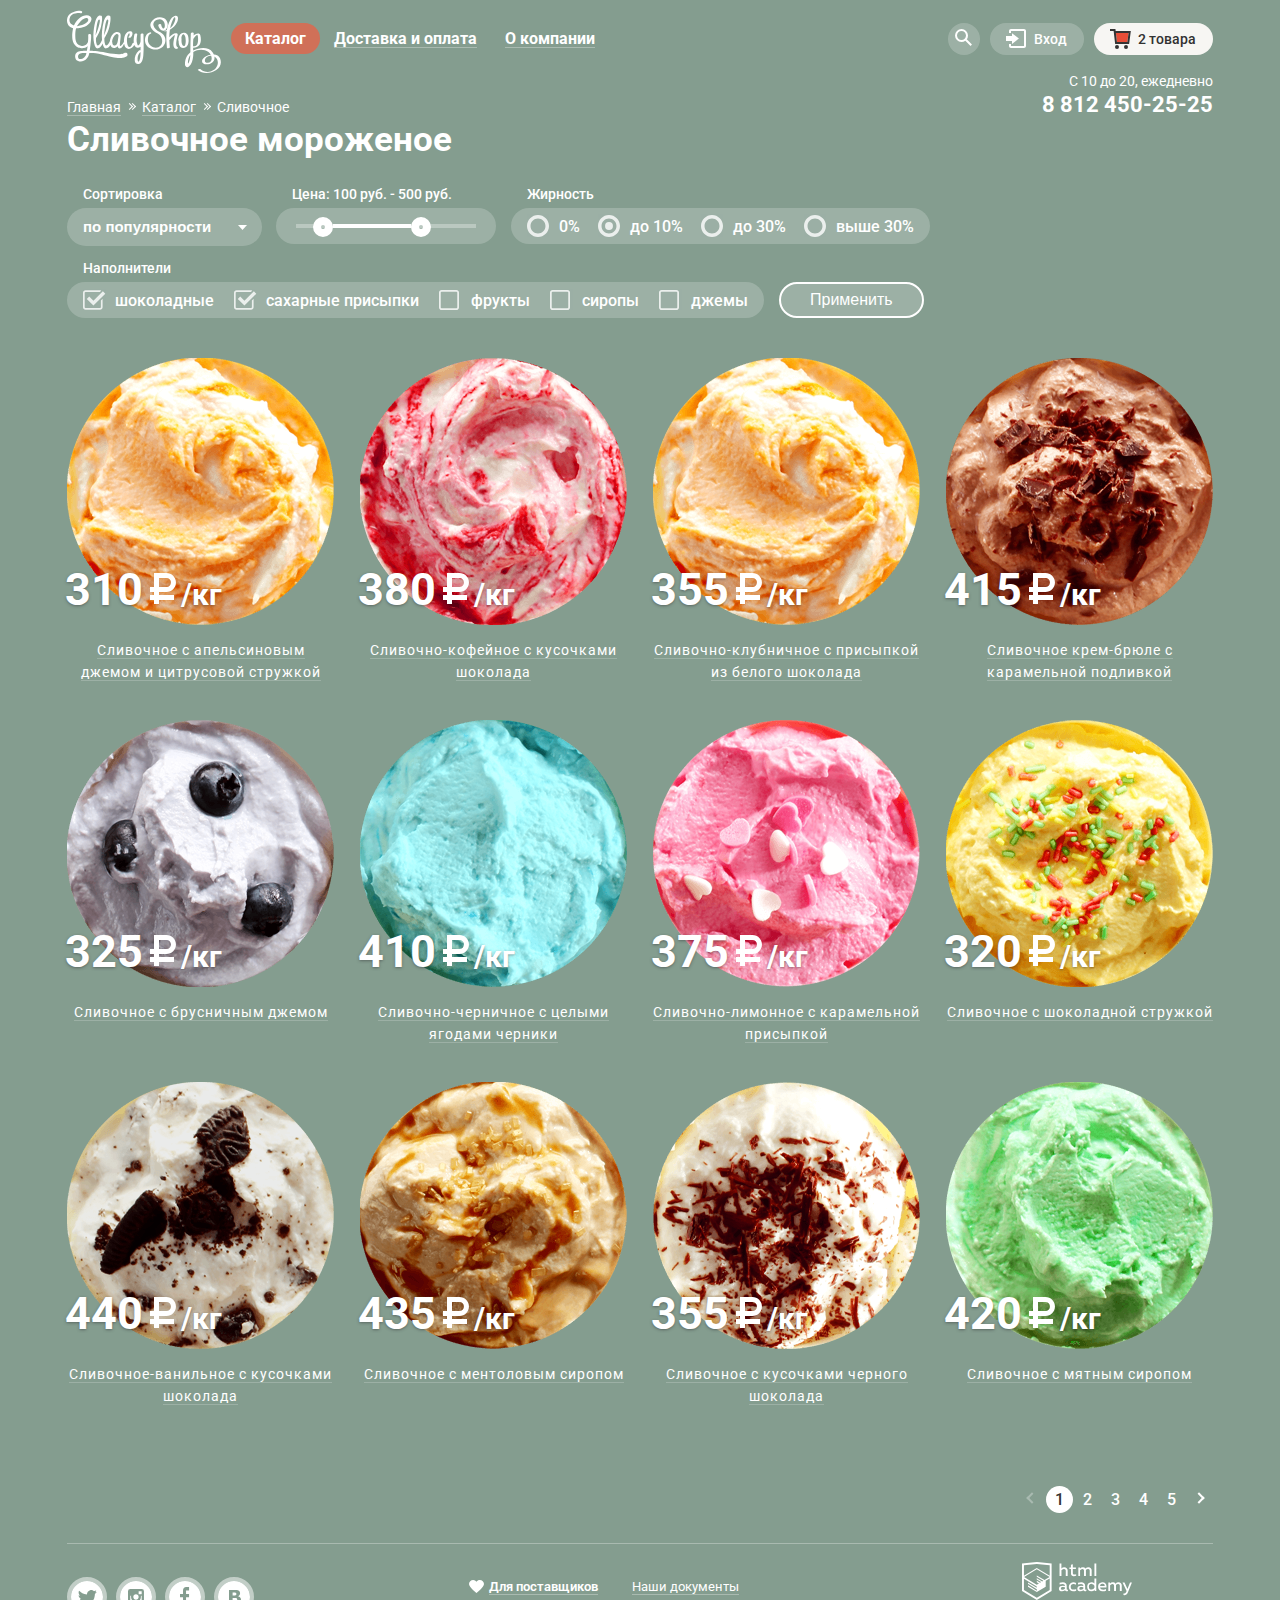
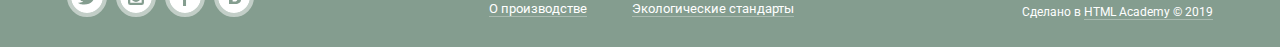
==== catalog.html @ f853ac2c "подготовлено к сдаче" ====
<!DOCTYPE html>
<html lang="ru">
  <head>
    <meta name="keywords" content="" />
    <meta name="description" content="" />
    <meta charset="utf-8">
    <title>Сливочное мороженое Глейси - заказ мороженного на сайте</title>
    <link href="https://fonts.googleapis.com/css?family=Roboto:400,500,700&display=swap&subset=cyrillic" rel="stylesheet">
    <link rel="stylesheet" href="css/style.min.css">
  </head>
  <body>
    <header>
      <div class="header-block">
          <nav class="header-navigation">
            <a class="logo" href="index.html">
                <img src="img/icons/logo.svg" alt="" />
            </a>
            <ul class="top-menu">
              <li class="current-menu menu-item"><a href="catalog.html" title="Каталог">Каталог</a>
                <ul class="drop-down">
                  <li class="drop-item"><a href="catalog/new.html" title="Новинки">Новинки</a></li>
                  <li class="drop-item"><a href="catalog/slivochnoe.html" title="Сливочное">Сливочное</a></li>
                  <li class="drop-item current-menu_drop "><a href="catalog/shcherbet.html" title="Щербет">Щербет</a></li>
                  <li class="drop-item"><a href="catalog/fruit-ice.html" title="Фруктовый лед">Фруктовый лед</a></li>
                  <li class="drop-item"><a href="catalog/melorin.html" title="Мелорин">Мелорин</a></li>
                </ul>
              </li>
              <li class="menu-item"><a href="delivery.html" title="Доставка и оплата">Доставка и оплата</a></li>
              <li class="menu-item"><a href="about.html" title="О компании">О компании</a></li>
            </ul>
          </nav>
          <ul class="top-user">
            <li class="top-search">
              <a href="#modal-search" title=""><span class="visually-hidden">Поиск по каталогу</span></a>
              <div class="modal modal-search">
                <form action="search.html" method="get" >
                  <p class="visually-hidden">Поиск по сайту</p>
                  <label>
                    <input type="search" name="search-results" />
                    <span>Что ищем?</span>
                  </label>
                </form>
              </div>
            </li>
            <li class="top-cabinet">
              <a href="#modal-entrance">Вход</a>
              <div class="modal modal-entrance">
                <p class="visually-hidden">Вход в личный кабинет</p>
                  <form class="" action="index.html" method="post">
                    <label >
                      <input type="email" id="entrance-email" name="email" />
                      <span>Электронная почта</span>
                    </label>
                    <label >
                      <input type="password" name="password" />
                      <span>Введите пароль</span>
                    </label>
                  <input type="submit" class="btn btn-small" value="Войти">
                  <div class="modal-entrance-links">
                    <a href="restore-password.html" title="Восстановить пароль">Забыли пароль?</a>
                    <a href="registration.html" title="Зарегистрироваться">Новая регистрация</a>
                 </div>
                </form>
              </div>
            </li>
            <li class="top-cart top-cart-full">
              <a href="/cart">2 товара</a>
              <div class="modal small-cart">
                <p class="visually-hidden">Малая корзина</p>
                <ul  class="small-cart_items">
                  <li class="small-cart_item">
                    <button type="button" value="delete" aria-label="Удалить из корзины"></button>
                    <img src="img/1.png" alt="Пломбир с апельсиновым джемом" width="32" height="32"/>
                    <a href="catalog/orange.html" title="Пломбир с апельсиновым джемом" class="small-cart__name">Пломбир с апельсиновым джемом</a>
                    <div class="small-cart__calculation">1,5 кг х <span class="small-cart__price">200 руб.</span></div>
                    <div class="small-cart__itemtotal">300 руб.</div>
                  </li>
                  <li class="small-cart_item">
                    <button type="button" value="delete" aria-label="Удалить из корзины"></button>
                    <img src="img/1-1.png" alt="Клубничный пломбир с присыпкой из белого шоколада" width="32" height="32"/>
                    <a href="catalog/strawberry.html" title="Клубничный пломбир с присыпкой из белого шоколада" class="small-cart__name">Клубничный пломбир с присыпкой из белого шоколада</a>
                    <div class="small-cart__calculation">1,5 кг х <span class="small-cart__price">300 руб.</span></div>
                    <div class="small-cart__itemtotal">400 руб.</div>
                  </li>
                </ul>
                <p class="small-cart__total">
                  Итого: 750 руб.
                </p>
                <a href="catalog/cart.html" class="btn btn-medium" >Оформить заказ</a>
              </div>
            </li>
          </ul>
          <div class="header-contacts">
            <p>С 10 до 20, ежедневно</p>
            <p class="top-phone">8 812 450-25-25</p>
         </div>
      </div>
    </header>
    <main>
      <div class="container">
        <ul class="breadcrumbs container">
          <li><a href="index.html" title="Главная">Главная</a></li>
          <li><a href="catalog.html" title="Каталог">Каталог</a></li>
          <li>Сливочное</li>
        </ul>
      </div>
      <section class="catalog container">
        <h1 class="main-title">Сливочное мороженое</h1>
        <div class="shop-filter">
          <form  action="#" method="get" class="shop-filter__form">
            <label><span class="shop-filter__name ">Сортировка</span>
              <span class="select">
                <select name="sorting">
                  <option value="popularity" selected>по популярности</option>
                  <option value="cheap">сначала недорогие</option>
                  <option value="pricy">сначала дорогие</option>
                  <option value="fatt-first">по жирности</option>
                </select>
              </span>
            </label>
            <label><span class="shop-filter__name ">Цена: 100 руб. - 500 руб.</span>
              <span class="shop-filter__block range">
                <span class="range-indicator">
                  <span class="range-indicator__inside"></span>
                </span>
              </span>
            </label>
            <fieldset class="shop-filter__fieldset">
              <legend class="shop-filter__name ">Жирность</legend>
              <div class="shop-filter__block">
                  <label>
                    <input type="radio" name="fett-range" value="0%" class="visually-hidden">
                    <span class="radio-btn"></span>0%
                  </label>
                  <label>
                    <input type="radio" name="fett-range" value="до 10%" checked class="visually-hidden"/>
                    <span class="radio-btn"></span>до 10%
                  </label>
                  <label>
                    <input type="radio" name="fett-range" value="до 30%" class="visually-hidden"/>
                    <span class="radio-btn"></span>до 30%
                  </label>
                  <label>
                    <input type="radio" name="fett-range" value="выше 30%" class="visually-hidden"/>
                    <span class="radio-btn"></span>выше 30%
                  </label>
              </div>
             </fieldset>
             <fieldset class="shop-filter__fieldset">
               <legend class="shop-filter__name ">Наполнители</legend>
               <div class="shop-filter__block checkboxes">
                 <label>
                   <input type="checkbox" name="chocolate" checked class="visually-hidden" />
                   <span class="check-btn"></span>шоколадные
                 </label>
                 <label>
                   <input type="checkbox" name="shugar-addons" checked class="visually-hidden"/>
                   <span class="check-btn"></span>сахарные присыпки
                 </label>
                 <label>
                   <input type="checkbox" name="fruits" class="visually-hidden"/>
                   <span class="check-btn"></span>фрукты
                 </label>
                 <label>
                   <input type="checkbox" name="sipop" class="visually-hidden"/>
                   <span class="check-btn"></span>сиропы
                 </label>
                 <label>
                   <input type="checkbox" name="jam" class="visually-hidden"/>
                   <span class="check-btn"></span>джемы
                 </label>
               </div>
             </fieldset>
             <input type="submit" value="Применить" />
          </form>
        </div>
          <ul class="catalog-list wrapper">
            <li>
              <div class="catalog-item">
              <a href="#" title="">
                  <img src="img/1.png" alt="ice-cream name" class="catalog-item__image" />
                  <p class="item-catalog__price">310<span>/кг</span></p>
              </a>
              <a href="#" title="" class="catalog-item__name"><span>Сливочное с апельсиновым джемом и цитрусовой стружкой</span></a>
              <a class="btn btn-medium item-hover" title="название">Быстрый просмотр</a>
            </div>
            </li>
            <li>
              <div class="catalog-item">
                <a href="#" title="">
                    <img src="img/1-1.png" class="catalog-item__image" alt="ice-cream name" />
                    <p class="item-catalog__price">380<span>/кг</span></p>
                </a>
                <a href="#" title="" class="catalog-item__name"><span>Сливочно-кофейное с кусочками шоколада</span></a>
                <a class="btn btn-medium item-hover" title="название">Быстрый просмотр</a>
              </div>
            </li>
            <li>
              <div class="catalog-item">
                <a href="#" title="">
                    <img src="img/1-2.png" alt="ice-cream name" class="catalog-item__image"  width="267" height="267"/>
                    <p class="item-catalog__price">355<span>/кг</span></p>
                </a>
                <a href="#" title="" class="catalog-item__name"><span>Сливочно-клубничное с присыпкой из белого шоколада</span></a>
                <a class="btn btn-medium item-hover" title="название">Быстрый просмотр</a>
              </div>
            </li>
            <li>
              <div class="catalog-item">
                <a href="#" title="">
                    <img src="img/2.png" alt="ice-cream name" class="catalog-item__image"  width="267" height="267"/>
                    <p class="item-catalog__price">415<span>/кг</span></p>
                </a>
                <a href="#" title="" class="catalog-item__name"><span>Сливочное крем-брюле с карамельной подливкой</span></a>
                <a class="btn btn-medium item-hover" title="название">Быстрый просмотр</a>
              </div>
            </li>
            <li>
              <div class="catalog-item">
                <a href="#" title="">
                    <img src="img/2-1.png" alt="ice-cream name" class="catalog-item__image"  width="267" height="267"/>
                    <p class="item-catalog__price">325<span>/кг</span></p>
                </a>
                <a href="#" title="" class="catalog-item__name"><span>Сливочное с брусничным джемом</span></a>
                <a class="btn btn-medium item-hover" title="название">Быстрый просмотр</a>
              </div>
            </li>
            <li>
              <div class="catalog-item">
                <a href="#" title="">
                    <img src="img/2-2.png" alt="ice-cream name" class="catalog-item__image"  width="267" height="267"/>
                    <p class="item-catalog__price">410<span>/кг</span></p>
                </a>
                <a href="#" title="" class="catalog-item__name"><span>Сливочно-черничное с целыми ягодами черники</span></a>
                <a class="btn btn-medium item-hover" title="название">Быстрый просмотр</a>
              </div>
            </li>
            <li >
              <div class="catalog-item">
                <a href="#" title="">
                    <img src="img/3.png" alt="ice-cream name" class="catalog-item__image"  width="267" height="267"/>
                    <p class="item-catalog__price">375<span>/кг</span></p>
                </a>
                <a href="#" title="" class="catalog-item__name"><span>Сливочно-лимонное с карамельной присыпкой</span></a>
                <a class="btn btn-medium item-hover" title="название">Быстрый просмотр</a>
              </div>
            </li>
            <li >
              <div class="catalog-item">
              <a href="#" title="">
                  <img src="img/3-1.png" alt="ice-cream name" class="catalog-item__image"  width="267" height="267"/>
                  <p class="item-catalog__price">320<span>/кг</span></p>
              </a>
              <a href="#" title="" class="catalog-item__name"><span>Сливочное с шоколадной стружкой</span></a>
                <a class="btn btn-medium item-hover" title="название">Быстрый просмотр</a>
             </div>
            </li>
            <li>
              <div class="catalog-item">
                <a href="#" title="">
                    <img src="img/3-2.png" alt="ice-cream name" class="catalog-item__image"  width="267" height="267"/>
                    <p class="item-catalog__price">440<span>/кг</span></p>
                </a>
                <a href="#" title="" class="catalog-item__name"><span>Сливочное-ванильное с кусочками шоколада</span></a>
                <a class="btn btn-medium item-hover" title="название">Быстрый просмотр</a>
              </div>
            </li>
            <li>
              <div class="catalog-item">
                <a href="#" title="">
                    <img src="img/4.png" alt="ice-cream name" class="catalog-item__image"  width="267" height="267"/>
                    <p class="item-catalog__price">435<span>/кг</span></p>
                </a>
                <a href="#" title="" class="catalog-item__name"><span>Сливочное с ментоловым сиропом</span></a>
                  <a class="btn btn-medium item-hover" title="название">Быстрый просмотр</a>
              </div>
            </li>
            <li>
              <div class="catalog-item">
                <a href="#" title="">
                    <img src="img/4-1.png" alt="ice-cream name" class="catalog-item__image"  width="267" height="267" />
                    <p class="item-catalog__price">355<span>/кг</span></p>
                </a>
                <a href="#" title="" class="catalog-item__name"><span>Сливочное с кусочками черного шоколада</span></a>
                <a class="btn btn-medium item-hover" title="название">Быстрый просмотр</a>
              </div>
            </li>
            <li >
              <div class="catalog-item">
                <a href="#" title="">
                    <img src="img/4-2.png" alt="ice-cream name" class="catalog-item__image"  width="267" height="267"/>
                    <p class="item-catalog__price">420<span>/кг</span></p>
                </a>
                <a href="#" title="" class="catalog-item__name"><span>Сливочное с мятным сиропом</span></a>
                <a class="btn btn-medium item-hover" title="название">Быстрый просмотр</a>
              </div>
            </li>
          </ul>
        <ul class="pagination">
            <li><a id="prev" class="pagination-previous pagination-link"><span class="visually-hidden">Предыдущая страница</span></a></li>
            <li class="current"><a class="pagination-link" >1</a></li>
            <li><a href="" class="pagination-link">2</a></li>
            <li><a href="" class="pagination-link">3</a></li>
            <li><a href="" class="pagination-link">4</a></li>
            <li><a href="" class="pagination-link">5</a></li>
            <li><a href="" id="next" class="pagination-next pagination-link"><span class="visually-hidden">Следующая страница</span></a></li>
        </ul>
      </section>
    </main>
    <footer class="main-fotter container">
      <ul class="social">
        <li><a href="" title="" class="twitter">
          <svg xmlns="http://www.w3.org/2000/svg" width="32" height="32" viewBox="0 0 32 32"><path fill="#fff" d="M16 0C7.164 0 0 7.164 0 16c0 8.837 7.164 16 16 16 8.837 0 16-7.163 16-16 0-8.836-7.163-16-16-16zm7.944 12.809c-.251 6.516-3.463 10.832-10.992 10.702h-.486c-.447 0-4.543-.443-5.344-1.823 2.479.19 4.247-.406 5.12-1.136-1.048-.289-2.923-.461-3.251-2.848.384.104.618.221 1.299.113-1.307-.824-2.758-1.519-2.679-3.643.311.317 1.164.518 1.46.457-.768-.233-2.149-3.244-.974-4.781 1.984 1.79 4.075 3.482 7.804 3.643.227-2.214 1.24-3.699 3.168-4.325 1.84-.479 3.255.26 3.901 1.138.737-.224 1.453-.466 2.193-.685-.004.833-.569 1.463-.935 1.709.747.165 1.423-.475 1.423-.475-.184.963-1.094 1.725-1.707 1.954z"/></svg>
          <span class="visually-hidden">Твиттер</span></a></li>
        <li><a href="" title="" class="inst"><svg xmlns="http://www.w3.org/2000/svg" width="32" height="32" viewBox="0 0 32 32"><g fill="#FFF"><path d="M20.916 16a4.938 4.938 0 1 1-9.877 0c0-.394.051-.773.138-1.14h-.897v6.838h11.396V14.86h-.897c.086.367.137.746.137 1.14z"/><path d="M15.978 18.659c1.466 0 2.659-1.193 2.659-2.659s-1.193-2.659-2.659-2.659c-1.466 0-2.659 1.193-2.659 2.659s1.192 2.659 2.659 2.659zM18.637 10.302h3.039v3.039h-3.039z"/><path d="M16 0C7.164 0 0 7.164 0 16c0 8.837 7.164 16 16 16 8.837 0 16-7.163 16-16 0-8.836-7.163-16-16-16zm7.955 21.698a2.285 2.285 0 0 1-2.279 2.279H10.279A2.285 2.285 0 0 1 8 21.698V10.302a2.286 2.286 0 0 1 2.279-2.279h11.396a2.286 2.286 0 0 1 2.279 2.279v11.396z"/></g></svg><span class="visually-hidden">Инстаграм</span> </a></li>
        <li><a href="" title="" class="fb"><svg xmlns="http://www.w3.org/2000/svg" width="32" height="32" viewBox="0 0 32 32"><path fill="#FFF" d="M16 0C7.164 0 0 7.163 0 16s7.164 16 16 16c8.837 0 16-7.164 16-16S24.837 0 16 0zm4.062 9.455h-3.021v3.444h3.021v3.445h-3.021v8.61H14.02v-8.61H11v-3.445h3.021V9.455c0-1.902 1.353-3.445 3.021-3.445h3.021v3.445z"/></svg><span class="visually-hidden">Фейсбук</span></a></li>
        <li><a href="" title="" class="vk"><svg xmlns="http://www.w3.org/2000/svg" width="32" height="32" viewBox="0 0 32 32"><g fill="#FFF"><path d="M16.637 14.495c.402-.019.719-.082.951-.188.326-.145.54-.33.641-.559.101-.229.15-.496.15-.797 0-.232-.058-.465-.174-.697-.116-.232-.322-.405-.617-.517-.264-.1-.592-.155-.984-.165a76.242 76.242 0 0 0-1.652-.014h-.339v2.965h.565c.571 0 1.057-.009 1.459-.028zM18.118 17.084c-.282-.081-.672-.125-1.166-.132a127.97 127.97 0 0 0-1.55-.009h-.79v3.493h.264c1.014 0 1.74-.003 2.18-.009a3.2 3.2 0 0 0 1.212-.245c.377-.157.633-.364.774-.625s.214-.562.214-.9c0-.446-.088-.788-.261-1.03-.17-.241-.464-.423-.877-.543z"/><path d="M16 0C7.164 0 0 7.164 0 16c0 8.837 7.164 16 16 16 8.837 0 16-7.163 16-16 0-8.836-7.163-16-16-16zm6.602 20.531a3.73 3.73 0 0 1-1.124 1.327c-.552.415-1.161.71-1.823.886s-1.501.264-2.519.264h-6.121V8.987h5.443c1.13 0 1.957.038 2.48.113a5.126 5.126 0 0 1 1.561.5c.533.27.929.632 1.189 1.087.26.455.392.975.392 1.558 0 .678-.179 1.278-.536 1.795-.358.518-.863.92-1.517 1.208v.075c.917.182 1.642.559 2.179 1.13.537.571.807 1.325.807 2.261 0 .678-.138 1.283-.411 1.817z"/></g></svg>
          <span class="visually-hidden">Вконтакте</span></a></li>
      </ul>
      <ul class="bottom-menu">
        <li>
          <ul class="bottom-submenu">
            <li class="bottom-menu__heart"><a href="#" title="">Для поставщиков</a></li>
            <li><a href="#" title="">О производстве</a></li>
          </ul>
        </li>
        <li>
          <ul class="bottom-submenu">
            <li><a href="#" title="">Наши документы</a></li>
            <li><a href="#" title="">Экологические стандарты</a></li>
          </ul>
        </li>
      </ul>
      <p class="main-created">
          <img src="img/icons/logo-htmlacademy.svg" alt="Лого академии" width="110" height="40"/>
          <span>Сделано в <a href="https://htmlacademy.ru/intensive/htmlcss" title="">HTML Academy &copy; 2019 </a></span>
      </p>
    </footer>
    <section class="modal modal-feedback">
      <h2>Мы обязательно Вам ответим</h2>
      <span class="close"></span>
      <form method="post" name="form_feedback" action="send-phone.php">
        <label >
          <input type="text" name="name" id="feedback_name" value="" placeholder="" />
          <span>Как Вас зовут?</span>
        </label>
        <label >
          <input type="email" id="feedback_email" name="email" placeholder="" />
          <span>Ваша почта для ответа</span>
        </label>
        <label>
          <textarea name="message" rows="8" cols="30" id="feedback_message" placeholder="">
          </textarea>
          <span>Напишите что-нибудь</span>
        </label>
        <button type="submit" name="send" class="btn btn-small">Отправить</button>
      </form>
    </section>
  </body>
</html>
---- css/style.min.css ----
body{margin:0;font-style:normal;font-size:16px;line-height:22px;font-family:'Roboto',Arial,sans-serif;color:#323232;background-color:#849d8f}.main-title,.h1{margin-top:0;margin-bottom:26px;font-size:35px;line-height:41px;font-weight:700;color:#fff;background-color:inherit}.container{margin-right:auto;margin-left:auto;padding-right:27px;padding-left:27px;width:1200px;-webkit-box-sizing:border-box;box-sizing:border-box}.wrapper{margin-right:-13px;margin-left:-13px;margin-top:0;margin-bottom:0;display:-webkit-box;display:-ms-flexbox;display:flex;-ms-flex-wrap:wrap;flex-wrap:wrap;-webkit-box-sizing:border-box;box-sizing:border-box}.btn{display:inline-block;vertical-align:top;padding-top:10px;padding-bottom:10px;padding-right:25px;padding-left:25px;-webkit-box-sizing:border-box;box-sizing:border-box;font-size:18px;line-height:24px;font-weight:700;color:#fff;text-decoration:none;background-color:#f06441;background-image:-webkit-linear-gradient(90deg,#f26843 0%,#e74a35 100%);background-image:-ms-linear-gradient(90deg,#f26843 0%,#e74a35 100%);-webkit-box-shadow:0 2px 2px 0 rgba(172,16,0,.64);box-shadow:0 2px 2px 0 rgba(172,16,0,.64);border:transparent;border-radius:33px}.btn:hover,.btn:focus{color:#fff;background-image:-webkit-linear-gradient(90deg,#f58669 0%,#ec6f5e 100%);background-image:-ms-linear-gradient(90deg,#f58669 0%,#ec6f5e 100%);-webkit-box-shadow:0 2px 2px rgba(172,16,0,1);box-shadow:0 2px 2px rgba(172,16,0,1)}.btn:active{color:#fff;background-image:-webkit-linear-gradient(90deg,#d84732 0%,#e1613e 100%);background-image:-ms-linear-gradient(90deg,#d84732 0%,#e1613e 100%);-webkit-box-shadow:0 2px 2px 0 rgba(172,16,0,1);box-shadow:0 2px 2px 0 rgba(172,16,0,1)}.btn-small{padding-right:23px;padding-left:23px;font-size:18px}.btn-medium{padding-right:16px;padding-left:16px}.btn-large{padding-right:41px;padding-left:41px;font-size:32px;line-height:43px}img{max-width:100%;height:auto}.visually-hidden{position:absolute;margin:-1px;width:1px;height:1px;white-space:nowrap;overflow:hidden;border:0;padding:0;clip:rect(0 0 0 0);-webkit-clip-path:inset(50%);clip-path:inset(50%)}.header-block{position:relative;margin-right:auto;margin-left:auto;padding-right:27px;padding-left:27px;padding-top:3px;display:-webkit-box;display:-ms-flexbox;display:flex;-ms-flex-wrap:wrap;flex-wrap:wrap;-webkit-box-align:center;-ms-flex-align:center;align-items:center;width:1200px;-webkit-box-sizing:border-box;box-sizing:border-box}.header-navigation{z-index:1;display:-webkit-box;display:-ms-flexbox;display:flex;-ms-flex-wrap:wrap;flex-wrap:wrap;-webkit-box-align:center;-ms-flex-align:center;align-items:center;-webkit-box-sizing:border-box;box-sizing:border-box}.logo{margin-right:10px;margin-top:7px}.top-menu{margin:0;padding:0;display:-webkit-box;display:-ms-flexbox;display:flex;-ms-flex-wrap:wrap;flex-wrap:wrap;-webkit-box-align:end;-ms-flex-align:end;align-items:flex-end;list-style:none}.menu-item{position:relative;height:38px}.menu-item>a{position:relative;display:-webkit-box;display:-ms-flexbox;display:flex;-webkit-box-orient:vertical;-webkit-box-direction:normal;-ms-flex-direction:column;flex-direction:column;padding-right:14px;padding-left:14px;padding-top:7px;padding-bottom:7px;font-size:inherit;line-height:17px;font-weight:700;color:#fff;text-decoration:none;background-color:transparent;border-radius:32px}.menu-item>a::after{content:"";display:block;height:1px;padding-right:14px;padding-left:14px;background-color:rgba(255,255,255,.3)}.menu-item:hover>a{color:#323232;background-color:#f7f6f3}.menu-item.current-menu>a{color:#fff;background-color:#d07058}.menu-item.current-menu>a::after,.menu-item:hover>a::after,.menu-item:active>a::after{display:none}.menu-item:hover .drop-down{display:block}.menu-item:active>a{background-color:rgba(248,247,244,.988);-webkit-box-shadow:inset 0 2px 1px 0 rgba(105,105,105);box-shadow:inset 0 2px 1px 0 rgba(105,105,105);color:#323232}.drop-down{position:absolute;top:37px;left:-6px;z-index:3;display:none;width:143px;margin:0;padding:0;-webkit-box-sizing:border-box;box-sizing:border-box;-webkit-box-shadow:0 20px 20px 0 rgba(0,0,0,.4);box-shadow:0 20px 20px 0 rgba(0,0,0,.4);list-style:none;border-radius:4px;overflow:hidden}.drop-item a{display:block;padding-top:9px;padding-bottom:5px;padding-left:20px;padding-right:20px;-webkit-box-sizing:border-box;box-sizing:border-box;font-size:14px;line-height:16px;color:#323232;background-color:#f7f6f3;text-decoration:none}.drop-item:first-child a{position:relative;padding-top:11px;padding-bottom:11px;font-weight:700}.drop-item:nth-child(2) a{padding-top:13px}.drop-item:last-child a{padding-bottom:13px}.drop-item:first-child a::after{content:"";position:absolute;bottom:0;left:6px;display:block;width:128px;height:1px;background-color:rgba(0,0,0,.2)}.drop-item a:hover,.drop-item a:focus{background-color:rgb(251,222,215)}.drop-item a:active{background-color:rgb(246,181,165)}.drop-item.current-menu_drop a{color:#fff;background-color:rgb(208,112,88)}.top-user{z-index:1;display:-webkit-box;display:-ms-flexbox;display:flex;-ms-flex-wrap:wrap;flex-wrap:wrap;-webkit-box-align:end;-ms-flex-align:end;align-items:flex-end;margin:0;margin-left:auto;padding:0;list-style:none}.top-search,.top-cabinet,.top-cart{position:relative;height:38px}.top-search>a,.top-cabinet>a,.top-cart>a{position:relative;font-size:14px;line-height:16px;display:block;margin-left:10px;padding-top:8px;padding-bottom:8px;padding-right:17px;-webkit-box-sizing:border-box;box-sizing:border-box;font-weight:500;text-decoration:none;border-radius:32px}.top-cart>a,.top-cabinet>a{padding-left:44px}.top-search>a,.top-cabinet>a,.top-cart-empty>a{color:#fff;background-color:rgba(255,255,255,.2)}.top-cart-full>a,.top-search:hover>a,.top-cabinet:hover>a,.top-search:focus>a,.top-cabinet:focus>a{color:#323232;background-color:rgba(248,247,244,.988)}.top-cabinet>a{background-image:url(../img/icons/entrance1.svg);background-repeat:no-repeat;background-position:16px 6px}.top-cart-empty>a{background-image:url(../img/icons/basket.svg);background-repeat:no-repeat;background-position:16px 6px}.top-cart-full>a{background-image:url(../img/icons/basket-red.svg);background-repeat:no-repeat;background-position:16px 6px}.top-search>a{width:32px;height:32px;background-image:url(../img/icons/loupe.svg);background-repeat:no-repeat;background-position:7px 6px;border-radius:50%}.top-search:hover>a{background-image:url(../img/icons/loupe1.svg)}.top-cabinet:hover>a{background-image:url(../img/icons/entrance.svg)}.top-cabinet:hover .modal-entrance,.top-search:hover .modal-search,.top-cart-full:hover .small-cart{display:block}.modal{z-index:999;position:absolute;background-color:#f8f7f4;-webkit-box-shadow:0 20px 20px 0 rgba(0,0,0,.4);box-shadow:0 20px 20px 0 rgba(0,0,0,.4);border-radius:6px}.modal-entrance{top:36px;right:0;display:none;width:278px;padding-top:20px;padding-right:20px;padding-left:19px;padding-bottom:20px;-webkit-box-sizing:border-box;box-sizing:border-box}.modal-entrance form{display:-webkit-box;display:-ms-flexbox;display:flex;-ms-flex-wrap:wrap;flex-wrap:wrap}.modal-entrance-links{max-width:50%;margin-left:auto;-webkit-box-sizing:border-box;box-sizing:border-box;font-size:13px;line-height:20px}.modal-entrance-links a{color:#323232;border-bottom:1px solid rgba(50,50,50,.3);text-decoration:none}.modal-entrance-links a:hover,.modal-entrance-links a:focus,.modal-entrance-links a:active{color:#e84d37;border-bottom:1px solid rgba(232,77,55,.3)}.modal-search{top:37px;right:0;display:none;width:341px;padding-top:20px;padding-right:16px;padding-left:16px;padding-bottom:20px;-webkit-box-sizing:border-box;box-sizing:border-box}.modal-entrance input[type="password"],.modal-entrance input[type="email"],.modal-search input[type="search"],.modal-feedback input[type="text"],.modal-feedback input[type="email"],.modal-feedback textarea{width:100%;padding-top:8px;padding-left:14px;padding-right:14px;padding-bottom:8px;-webkit-box-sizing:border-box;box-sizing:border-box;font-size:14px;line-height:24px;color:#323232;background-color:#fff;border:1px solid #d3d3d3;border-radius:5px}.modal-feedback textarea{padding-top:14px;padding-bottom:18px}.modal-entrance input[type="password"],.modal-entrance input[type="email"],.modal-search input[type="search"],.modal-feedback input[type="text"],.modal-feedback input[type="email"]{height:44px}.modal-feedback input[type="text"],.modal-feedback input[type="email"]{width:267px}.modal-entrance label,.modal-search label,.modal-feedback label{position:relative;width:100%;display:inline-block;vertical-align:top}.modal-entrance label,.modal-feedback label{margin-bottom:20px}.modal-entrance span,.modal-search span,.modal-feedback span{position:absolute;left:14px;display:block;font-size:14px;line-height:24px;color:#999;background-color:transparent}.modal-entrance span,.modal-feedback span{top:12px;letter-spacing:1px}.modal-search span{top:9px}.modal-entrance input[type="password"]:active,.modal-entrance input[type="email"]:active,.modal-search input[type="search"]:active,.modal-feedback input[type="text"]:active,.modal-feedback input[type="email"]:active,.modal-feedback textarea:active{color:#323232}.modal-entrance input[type="password"]:active~span,.modal-entrance input[type="email"]:active~span,.modal-search input[type="search"]:active~span,.modal-feedback input[type="text"]:active~span,.modal-feedback input[type="email"]:active~span,.modal-feedback textarea:active~span,.modal-entrance input[type="password"]:focus~span,.modal-entrance input[type="email"]:focus~span,.modal-search input[type="search"]:focus~span,.modal-feedback input[type="text"]:focus~span,.modal-feedback input[type="email"]:focus~span,.modal-feedback textarea:focus~span,.modal-entrance input[type="password"]:valid~span,.modal-entrance input[type="email"]:valid~span,.modal-search input[type="search"]:valid~span,.modal-feedback input[type="text"]:valid~span,.modal-feedback input[type="email"]:valid~span,.modal-feedback textarea:valid~span{display:none}.modal-entrance input[type="password"]:hover,.modal-entrance input[type="email"]:hover,.modal-search input[type="search"]:hover,.modal-feedback input[type="text"]:hover,.modal-feedback input[type="email"]:hover,.modal-feedback textarea:hover{border-width:2px;border-color:rgb(154,154,154)}.modal-feedback textarea:hover{margin-bottom:-2px}.modal-entrance input[type="password"]:focus-within,.modal-entrance input[type="email"]:focus-within,.modal-search input[type="search"]:focus-within,.modal-feedback input[type="text"]:focus-within,.modal-feedback input[type="email"]:focus-within,.modal-feedback textarea:focus-within{border-width:2px;border-color:rgb(46,136,228,.5);outline:none}.modal-feedback{position:absolute;top:338px;left:50%;z-index:6;display:none;width:479px;margin-left:-238px;padding-top:15px;padding-right:25px;padding-bottom:25px;padding-left:25px;-webkit-box-sizing:border-box;box-sizing:border-box;border-radius:10px}.modal-feedback form{display:-webkit-box;display:-ms-flexbox;display:flex;-webkit-box-orient:vertical;-webkit-box-direction:normal;-ms-flex-direction:column;flex-direction:column}.modal-feedback h2{margin-top:0;margin-bottom:20px;font-size:24px;line-height:28px;font-weight:500}.modal-feedback button{-ms-flex-item-align:end;align-self:flex-end}.modal-feedback .close{position:absolute;top:15px;left:444px;display:block;height:17px;width:17px;background-image:url(../img/icons/cross-big.svg)}.overlay{position:fixed;top:0;left:0;z-index:5;display:none;width:100%;height:100%;background-color:rgba(0,0,0,.3)}.small-cart{top:37px;right:0;display:none;width:540px;padding-top:20px;padding-right:13px;padding-left:16px;padding-bottom:20px;-webkit-box-sizing:border-box;box-sizing:border-box;font-size:13px;line-height:16px;text-align:right;background-color:#f8f7f4}.small-cart a{color:#323232;text-decoration:none}.small-cart a:hover,.small-cart a:focus,.small-cart a:active{color:#e84d37}.small-cart .btn{color:#fff}.small-cart_items{margin:0;padding:0;-webkit-box-sizing:border-box;box-sizing:border-box;border-bottom:1px solid #cacac7;text-align:left;list-style:none}.small-cart_items li{display:-webkit-box;display:-ms-flexbox;display:flex;-ms-flex-wrap:nowrap;flex-wrap:nowrap;-webkit-box-align:center;-ms-flex-align:center;align-items:center;-webkit-box-pack:justify;-ms-flex-pack:justify;justify-content:space-between;margin-bottom:16px}.small-cart_items img{width:32px;height:32px;margin-right:13px;margin-left:13px}.small-cart_items button{width:13px;height:13px;background-color:#f8f7f4;background-image:url(../img/icons/cross-small.svg);background-repeat:no-repeat;border:transparent}.small-cart_item:first-child .small-cart__name{padding-top:0}.small-cart__name{-webkit-box-flex:1;-ms-flex-positive:1;flex-grow:1;margin-right:14px;padding-top:13px}.small-cart__name:first-child{padding-top:0}.small-cart__calculation{margin-right:15px;margin-left:13px;white-space:nowrap}.small-cart__price{color:#999}.small-cart__itemtotal{margin-right:19px;margin-left:13px;white-space:nowrap}.small-cart__total{padding-bottom:0;font-size:15px;font-weight:700;line-height:18px;text-align:right}.header-contacts{position:absolute;top:73px;right:0;width:200px;padding-right:27px}.header-contacts p{width:100%;margin-top:0;margin-bottom:4px;font-size:14px;line-height:16px;text-align:right;color:#fff;background-color:inherit}.header-contacts .top-phone{font-size:22px;line-height:24px;font-weight:700}.main-slider{position:relative;width:1200px;padding-right:27px;padding-left:27px;margin-right:auto;margin-left:auto;-webkit-box-sizing:border-box;box-sizing:border-box}.slider-list{margin:0;padding:0;list-style:none}.slider-item{position:relative;z-index:0;display:none;padding-bottom:41px;text-align:center}.slider-name{z-index:1;max-width:680px;margin-bottom:31px;margin-top:0;margin-left:auto;margin-right:auto;padding-top:312px;font-size:60px;line-height:60px;font-weight:700;color:#fff}.slider-switcher{position:absolute;bottom:60px;left:27px;margin:0;padding:0;list-style:none}.slider-switcher label{display:inline-block}.slider-switcher label+label{margin-left:5px}.slider-switcher label{padding:0;width:17px;height:17px;text-indent:-9999px;border:2px solid #fff;border-radius:50%;background-color:transparent}.slider-switcher label:hover{background-color:rgba(255,255,255,.4)}.main-wrapper{min-width:940px;background-color:#849d8f;background-image:url(../img/morozhenki.png);background-repeat:no-repeat;background-position:top center;-webkit-transition:background-image 0.5s ease,background-color 0.5s ease;-o-transition:background-image 0.5s ease,background-color 0.5s ease;transition:background-image 0.5s ease,background-color 0.5s ease}#first-offer:checked~.main-wrapper{background-color:#849d8f;background-image:url(../img/morozhenki.png)}#second-offer:checked~.main-wrapper{background-color:#8996a6;background-image:url(../img/morozhenki2.png)}#third-offer:checked~.main-wrapper{background-color:#9d8b84;background-image:url(../img/morozhenki3.png)}#first-offer:checked~.main-wrapper #first-slide,#second-offer:checked~.main-wrapper #second-slide,#third-offer:checked~.main-wrapper #third-slide{display:block}#first-offer:checked~.main-wrapper .slider-switcher label[for="first-offer"],#second-offer:checked~.main-wrapper .slider-switcher label[for="second-offer"],#third-offer:checked~.main-wrapper .slider-switcher label[for="third-offer"]{background-color:#fff}.main-specials{margin-bottom:34px}.main-specials_list{padding:0;list-style:none}.main-specials_list li{z-index:1;display:-webkit-box;display:-ms-flexbox;display:flex;-webkit-box-orient:vertical;-webkit-box-direction:normal;-ms-flex-direction:column;flex-direction:column;-webkit-box-sizing:border-box;box-sizing:border-box;width:560px;margin-left:13px;margin-right:13px;padding-top:19px;padding-left:19px;padding-bottom:25px;padding-right:19px;background-repeat:no-repeat;background-position:0 0;background-size:cover;border-radius:10px}.main-specials_list li:nth-child(1){background-image:url(../img/strawberry-bg2.png)}.main-specials_list li:nth-child(2){background-image:url(../img/shocolate-bg.png)}.main-specials_list h3{margin-bottom:18px;margin-top:0;font-size:35px;line-height:35px;font-weight:700;color:#fff;background-color:transparent}.main-specials_list p{-webkit-box-flex:1;-ms-flex-positive:1;flex-grow:1;margin-top:0;margin-bottom:44px;font-size:18px;line-height:22px;font-weight:700;color:#fff}.main-specials_list .btn{-ms-flex-item-align:end;align-self:flex-end}.main-hotproducts_list{margin-bottom:0;margin-top:0;padding:0;list-style:none}.main-hotproducts_list li{margin-bottom:37px}.catalog-item.hot:before{content:"";position:absolute;top:6px;left:13px;z-index:1;display:block;width:33px;height:33px;padding:14px;background-color:#fff;background-image:url(../img/hit.png);background-repeat:no-repeat;background-position:50% 50%;border-radius:50%}.catalog-item{position:relative;display:-webkit-box;display:-ms-flexbox;display:flex;-webkit-box-orient:vertical;-webkit-box-direction:normal;-ms-flex-direction:column;flex-direction:column;-webkit-box-align:center;-ms-flex-align:center;align-items:center;width:293px;padding-right:13px;padding-left:13px;padding-top:6px;-webkit-box-sizing:border-box;box-sizing:border-box;text-align:center}.catalog-item:hover{z-index:3;margin-bottom:-83px;background-color:rgba(248,247,244,.2);-webkit-box-shadow:0 20px 20px 0 rgba(0,0,0,.4);box-shadow:0 20px 20px 0 rgba(0,0,0,.4);border-radius:4px}.catalog-item a{position:relative}.catalog-item__name{-webkit-box-flex:1;-ms-flex-positive:1;flex-grow:1;width:100%;padding-top:8px;padding-right:7px;padding-left:7px;font-size:14px;line-height:22px;letter-spacing:1px;color:#fff;text-decoration:none;background-color:transparent}.catalog-item__name span{color:#fff;border-bottom:1px solid rgba(255,255,255,.2)}.item-catalog__price{position:absolute;bottom:14px;left:-2px;margin:0;font-size:45px;line-height:45px;font-weight:700;color:#fff;text-shadow:0 1px 3px rgba(49,50,53,.5)}.item-catalog__price span{position:relative;padding-left:38px;font-size:30px}.item-catalog__price span::before{content:"";position:absolute;bottom:6px;left:5px;width:32px;height:35px;background-image:url(../img/icons/ruble.svg)}.item-hover{display:none;margin-top:8px;margin-bottom:20px}.catalog-item:hover .item-hover{display:block}.main-advantages{margin-bottom:40px}.advantages-inside{padding-top:25px;padding-right:20px;padding-left:20px;padding-bottom:15px;background-color:#ede1c4;background-image:url(../img/waffle.jpg);background-repeat:repeat-x;border-radius:14px}.advantages-list{padding:0;-webkit-box-sizing:border-box;box-sizing:border-box;list-style:none}.advantages-inside h2{margin-top:0;margin-bottom:8px;font-size:24px;line-height:30px;font-weight:500}.advantages-item{position:relative;width:540px;padding-top:14px;padding-left:57px;margin-right:13px;margin-left:13px;margin-bottom:8px;-webkit-box-sizing:border-box;box-sizing:border-box}.advantages-item:before{content:"";position:absolute;top:0;left:0;width:50px;height:50px;background-repeat:no-repeat;background-position:0 0}.advantages-item:nth-child(1)::before{background-image:url(../img/icons/ice-cream.svg)}.advantages-item:nth-child(3)::before{background-image:url(../img/icons/leaf.svg)}.advantages-item:nth-child(2)::before{background-image:url(../img/icons/cow.svg)}.advantages-item:nth-child(4)::before{background-image:url(../img/icons/thermometer.svg)}.main-news,.main-subscription{position:relative;width:560px;margin-right:13px;margin-left:13px;margin-bottom:39px;-webkit-box-sizing:border-box;box-sizing:border-box;background-repeat:no-repeat;background-size:cover;border-radius:14px}.main-news{padding-top:24px;padding-right:20px;padding-bottom:24px;padding-left:19px;background-color:#fff;background-image:url(../img/bg-strawberry.png)}.main-news h2{margin-top:0;margin-bottom:0;font-size:16px;line-height:22px;font-weight:500}.main-news a{display:block;margin-top:3px;padding-right:240px;font-size:24px;line-height:30px;font-weight:700;color:#323232;text-decoration:underline}.main-news a:hover,.main-news a:focus,.main-news a:active{color:#e84d37}.main-subscription{padding-top:35px;padding-right:27px;padding-bottom:40px;padding-left:27px;background-color:#f8f7f4;background-image:url(../img/post.png)}.main-subscription h2{margin-top:0;margin-bottom:35px;font-size:16px;line-height:22px;font-weight:400;color:#5a5a5a;background-color:#f8f7f4}.subscription-form input[type="email"]{height:44px;width:100%;padding-top:8px;padding-left:14px;padding-right:14px;padding-bottom:8px;-webkit-box-sizing:border-box;box-sizing:border-box;font-size:14px;line-height:24px;color:#323232;background-color:#fff;border:1px solid #d3d3d3;border-radius:5px}.subscription-form{position:relative;display:inline-block;width:368px;margin-right:5px;vertical-align:top;-webkit-box-sizing:border-box;box-sizing:border-box}.subscription-form span{position:absolute;top:10px;left:13px;display:block;font-size:13px;line-height:24px;letter-spacing:1px;color:#999;background-color:inherit}.map{position:relative;z-index:0;width:100%;background-color:inherit;background-image:url(../img/map-image.png);background-repeat:no-repeat;background-size:cover}.map .container{display:-webkit-box;display:-ms-flexbox;display:flex}.main-adress{display:-webkit-box;display:-ms-flexbox;display:flex;-webkit-box-orient:vertical;-webkit-box-direction:normal;-ms-flex-direction:column;flex-direction:column;width:302px;margin-top:63px;margin-bottom:63px;margin-left:auto;padding-top:30px;padding-right:25px;padding-bottom:30px;padding-left:25px;-webkit-box-sizing:border-box;box-sizing:border-box;background-color:#fff;border-radius:10px}.main-adress p{margin-top:0;margin-bottom:0;font-size:14px;line-height:20px;font-weight:400}.main-adress .adress-bold{font-size:18px;line-height:24px;font-weight:700}.adress-bold.adress{margin-bottom:18px;margin-top:0}.adress-bold.phone{margin-bottom:3px;margin-top:4px}.main-adress p+.btn{margin-top:23px}.main-fotter{display:-webkit-box;display:-ms-flexbox;display:flex;-webkit-box-pack:justify;-ms-flex-pack:justify;justify-content:space-between;-webkit-box-align:center;-ms-flex-align:center;align-items:center;-ms-flex-wrap:wrap;flex-wrap:wrap;padding-bottom:25px}.main-fotter::before{content:"";display:block;-ms-flex-item-align:stretch;-ms-grid-row-align:stretch;align-self:stretch;width:100%;height:1px;margin-bottom:28px;background-color:rgba(255,255,255,.3)}.social{display:-webkit-box;display:-ms-flexbox;display:flex;margin:0;padding:0;list-style:none}.social li{-webkit-box-sizing:border-box;box-sizing:border-box}.social li+li{margin-left:9px}.social a{display:block;width:40px;height:40px;-webkit-box-sizing:border-box;box-sizing:border-box;background-color:transparent;border:4px solid rgba(255,255,255,.5);border-radius:50%;text-decoration:none}.social a:hover,.social a:focus{border:4px solid rgba(255,255,255,.75)}.social a:active{border:4px solid #fff}.bottom-menu{display:-webkit-box;display:-ms-flexbox;display:flex;-ms-flex-wrap:wrap;flex-wrap:wrap}.bottom-menu,.bottom-submenu{margin:0;padding:0;list-style:none}.bottom-submenu{padding-right:14px}.bottom-menu li{position:relative}.bottom-submenu:first-child li{padding-left:20px}.bottom-menu__heart a{font-weight:600}.bottom-menu__heart a::before{content:"";position:absolute;bottom:4px;left:0;width:15px;height:13px;background-image:url(../img/icons/heart.svg)}.bottom-menu a{font-size:13px;line-height:18px}.bottom-menu a,.main-created a{color:#fff;background-color:inherit;text-decoration:none;border-bottom:1px solid rgba(255,255,255,.3)}.bottom-menu a:hover,.bottom-menu a:focus,.bottom-menu a:active,.main-created a:hover,.main-created a:focus,.main-created a:active{color:#ffbc9e;border-bottom:1px solid rgba(255,188,158,.3)}.main-created span,.main-created a{font-size:12px;line-height:18px;color:#fff;background-color:inherit}.main-created{margin:0;margin-top:-10px}.main-created img{display:block}.breadcrumbs{display:-webkit-box;display:-ms-flexbox;display:flex;-ms-flex-wrap:wrap;flex-wrap:wrap;margin-right:277px;margin-top:19px;margin-bottom:4px;padding:0;list-style:none}.breadcrumbs li{position:relative}.breadcrumbs li+li{padding-left:21px}.breadcrumbs li+li::before,.breadcrumbs li+li::after{content:"";position:absolute;top:5px;width:4px;height:4px;background-color:inherit;border-top:1px solid #fff;border-right:1px solid #fff;-webkit-transform:rotate(45deg);-ms-transform:rotate(45deg);transform:rotate(45deg)}.breadcrumbs li+li::before{left:6px}.breadcrumbs li+li::after{left:9px}.breadcrumbs a,.breadcrumbs li{font-size:14px;line-height:16px;color:#fff;background-color:inherit}.breadcrumbs a{text-decoration:none;border-bottom:1px solid rgba(255,255,255,.3)}.breadcrumbs a:hover,.breadcrumbs a:focus,.breadcrumbs a:active{color:#ffbc9e;border-bottom:1px solid rgba(255,188,158,.3)}.catalog-list{margin-bottom:48px;margin-top:0;padding:0;list-style:none}.catalog-list li{margin-bottom:31px}.pagination{display:-webkit-box;display:-ms-flexbox;display:flex;-webkit-box-pack:end;-ms-flex-pack:end;justify-content:flex-end;margin-bottom:30px;margin-top:0;padding:0;list-style:none}.pagination li{width:27px;height:27px;margin-left:1px;text-align:center;background-color:transparent;border-radius:50%}.pagination-link{position:relative;display:block;padding:5px 6px;font-size:16px;line-height:18px;font-weight:500;color:#fff;text-decoration:none;background-color:transparent;border-radius:50%;cursor:pointer}.pagination li:hover,.pagination li:focus{background-color:#fff;background-color:rgba(255,255,255,.3)}.pagination li:active,.pagination .current{color:#323232;background-color:#fff}.current .pagination-link,.pagination-link:active{color:#323232}.pagination .pagination-previous::before,.pagination .pagination-next::before{content:"";position:absolute;top:8px;width:6px;height:6px;-webkit-transform:rotate(45deg);-ms-transform:rotate(45deg);transform:rotate(45deg)}.pagination .pagination-previous:not([href])::before,.pagination .pagination-next:not([href])::before{opacity:.3}.pagination .pagination-previous::before{left:10px;border-left:2px solid #fff;border-bottom:2px solid #fff;border-right:transparent;border-top:transparent}.pagination .pagination-next::before{right:10px;border-right:2px solid #fff;border-top:2px solid #fff;border-left:transparent;border-bottom:transparent}.shop-filter{margin-bottom:34px}.shop-filter__form{display:-webkit-box;display:-ms-flexbox;display:flex;-ms-flex-wrap:wrap;flex-wrap:wrap;-webkit-box-pack:start;-ms-flex-pack:start;justify-content:flex-start}.shop-filter__name{display:block;margin-bottom:6px;padding-left:16px;font-size:14px;line-height:16px;font-weight:500;color:#fff;background-color:inherit}.shop-filter__fieldset{border:0;margin:0;padding:0}.shop-filter__block{margin-right:15px;margin-bottom:0;padding-top:7px;padding-right:16px;padding-bottom:7px;padding-left:16px;background-color:rgba(255,255,255,.2);border-radius:32px;overflow:hidden}.select{position:relative;display:block;margin-right:14px;margin-bottom:14px}.select select{position:relative;padding-top:10px;padding-right:36px;padding-bottom:10px;padding-left:16px;-webkit-appearance:none;-moz-appearance:none;font-size:15px;line-height:18px;font-weight:600;color:#fff;background-color:rgba(255,255,255,.2);border:0;border-radius:33px}.select:after{content:"";position:absolute;top:17px;right:15px;width:9px;height:5px;background-image:url(../img/icons/select-arrow.svg)}.select:hover select,.select:focus select{color:#323232;background-color:#fff;outline:0}.select:hover::after,.select:focus::after{background-image:url(../img/icons/select-arrow1.svg)}.select option{padding-top:3px;padding-bottom:3px;font-size:14px;line-height:16px;font-weight:400;color:#323232}.select option:hover{background-color:#1e90ff}.shop-filter__block label{position:relative;margin-right:14px;padding-left:32px;vertical-align:middle;font-size:16px;line-height:18px;font-weight:500;color:#fff;background-color:transparent;cursor:pointer}.shop-filter__block.checkboxes label{margin-right:16px}.shop-filter__block label:last-child{margin-right:0}.radio-btn{content:"";position:absolute;top:-2px;left:0;display:block;width:22px;height:22px;background-image:url(../img/icons/radio-off.svg);background-repeat:no-repeat;opacity:.8}.shop-filter__block input[type="radio"]:checked~.radio-btn{background-image:url(../img/icons/radio-on.svg)}.check-btn{content:"";position:absolute;top:-1px;left:0;display:block;width:23px;height:20px;background-image:url(../img/icons/checkbox-off.svg);background-repeat:no-repeat;opacity:.8}.shop-filter__block input[type="checkbox"]:checked~.check-btn{background-image:url(../img/icons/checkbox-on.svg)}.check-btn:focus,.radio-btn:focus,.check-btn:hover,.radio-btn:hover{opacity:1}.shop-filter__block input[type="checkbox"]:checked:disabled~.check-btn,.shop-filter__block input[type="checkbox"]:disabled~.check-btn,.shop-filter__block input[type="radio"]:checked:disabled~.radio-btn,.shop-filter__block input[type="radio"]:disabled~.radio-btn{opacity:.4}.shop-filter__form input[type="submit"]{-ms-flex-item-align:end;align-self:flex-end;padding-top:7px;padding-right:29px;padding-bottom:7px;padding-left:29px;font-size:16px;line-height:18px;font-weight:500;color:#fff;background-color:rgba(255,255,255,.2);border:2px solid #fff;border-radius:22px}.shop-filter__form input[type="submit"]:hover,.shop-filter__form input[type="submit"]:focus{color:#000;background-color:#fff;outline:0}.shop-filter__form input[type="submit"]:active{padding-top:10px;padding-right:31px;padding-bottom:10px;padding-left:29px;color:#000;background-color:#fff;border:0;-webkit-box-shadow:inset 0 2px 1px #696969;box-shadow:inset 0 2px 1px #696969}.shop-filter__block.range{display:block;padding-top:16px;padding-right:20px;padding-bottom:16px;padding-left:20px}.range-indicator{position:relative;display:block;width:180px;height:4px;background-color:rgba(255,255,255,.3)}.range-indicator__inside{position:absolute;top:0;left:37px;display:block;width:78px;height:4px;background-color:#fff}.range-indicator__inside::before,.range-indicator__inside::after{content:"";position:absolute;top:-7px;width:4px;height:4px;border-radius:50%;border:8px solid #fff;cursor:pointer}.range-indicator__inside::before{left:-20px}.range-indicator__inside::after{left:78px}.content a{color:#323232;border-bottom:1px solid rgba(50,50,50,.3);text-decoration:none}.content a:hover,.content a:focus,.content a:active{color:#ffbc9e;border-bottom:1px solid rgba(255,188,158,.3)}.modal-show{display:block;-webkit-animation-name:floatUnder;animation-name:floatUnder;-webkit-animation-duration:1s;animation-duration:1s}@-webkit-keyframes floatUnder{0%{-webkit-transform:translate(150px,80px) scale(.6);transform:translate(150px,80px) scale(.6);z-index:-1}50%{-webkit-transform:translate(-50px,-50px) scale(.9);transform:translate(-50px,-50px) scale(.9);z-index:3}100%{-webkit-transform:translate(0,0) scale(1);transform:translate(0,0) scale(1);z-index:4}}@keyframes floatUnder{0%{-webkit-transform:translate(150px,80px) scale(.6);transform:translate(150px,80px) scale(.6);z-index:-1}50%{-webkit-transform:translate(-50px,-50px) scale(.9);transform:translate(-50px,-50px) scale(.9);z-index:3}100%{-webkit-transform:translate(0,0) scale(1);transform:translate(0,0) scale(1);z-index:4}}.modal-feedback.modal-show~.overlay{display:block;-webkit-animation-name:overlayOpacity;animation-name:overlayOpacity;-webkit-animation-duration:1s;animation-duration:1s}.modal-error{-webkit-animation-name:modalError;animation-name:modalError;-webkit-animation-duration:1s;animation-duration:1s}@-webkit-keyframes modalError{0%{-webkit-transform:translateX(-10px);-ms-transform:translateX(-10px);transform:translateX(-10px)}25%{-webkit-transform:translateX(10px);-ms-transform:translateX(10px);transform:translateX(10px)}75%{-webkit-transform:translateX(-10px);-ms-transform:translateX(-10px);transform:translateX(-10px)}100%{-webkit-transform:translateX(10px);-ms-transform:translateX(10px);transform:translateX(10px)}}@keyframes modalError{0%{-webkit-transform:translateX(-10px);-ms-transform:translateX(-10px);transform:translateX(-10px)}25%{-webkit-transform:translateX(10px);-ms-transform:translateX(10px);transform:translateX(10px)}75%{-webkit-transform:translateX(-10px);-ms-transform:translateX(-10px);transform:translateX(-10px)}100%{-webkit-transform:translateX(10px);-ms-transform:translateX(10px);transform:translateX(10px)}}@-webkit-keyframes overlayOpacity{0%{opacity:.15}50%{opacity:.25}100%{opacity:.3}}@keyframes overlayOpacity{0%{opacity:.15}50%{opacity:.25}100%{opacity:.3}}.map-iframe{position:absolute;;top:0;left:0;z-index:-1}
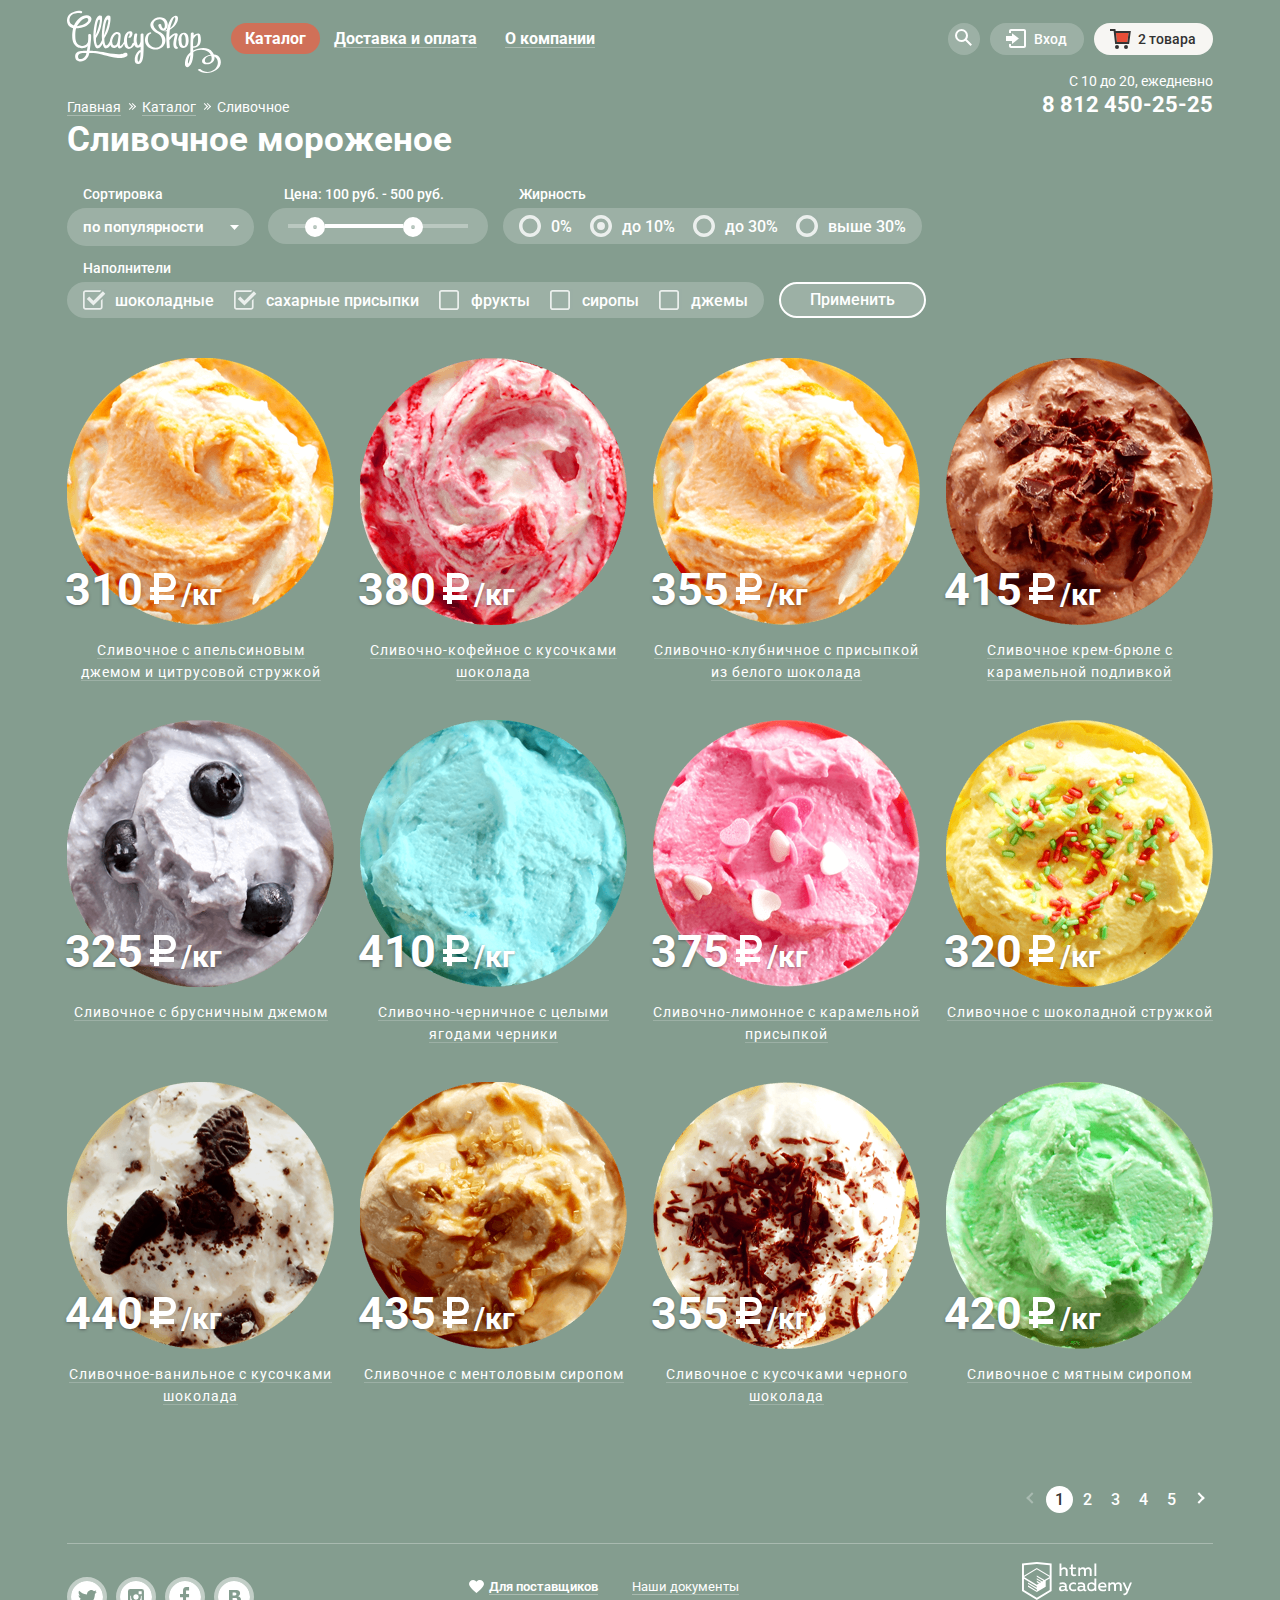
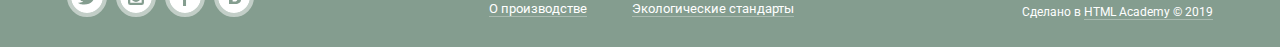
==== commit 2cf97db0: "исправлены ошибки" ====
--- a/catalog.html
+++ b/catalog.html
@@ -6,6 +6,7 @@
     <meta charset="utf-8">
     <title>Сливочное мороженое Глейси - заказ мороженного на сайте</title>
     <link href="https://fonts.googleapis.com/css?family=Roboto:400,500,700&display=swap&subset=cyrillic" rel="stylesheet">
+    <link rel="stylesheet" href="css/normalize.min.css">
     <link rel="stylesheet" href="css/style.min.css">
   </head>
   <body>
--- a/css/style.min.css
+++ b/css/style.min.css
@@ -1 +1 @@
-body{margin:0;font-style:normal;font-size:16px;line-height:22px;font-family:'Roboto',Arial,sans-serif;color:#323232;background-color:#849d8f}.main-title,.h1{margin-top:0;margin-bottom:26px;font-size:35px;line-height:41px;font-weight:700;color:#fff;background-color:inherit}.container{margin-right:auto;margin-left:auto;padding-right:27px;padding-left:27px;width:1200px;-webkit-box-sizing:border-box;box-sizing:border-box}.wrapper{margin-right:-13px;margin-left:-13px;margin-top:0;margin-bottom:0;display:-webkit-box;display:-ms-flexbox;display:flex;-ms-flex-wrap:wrap;flex-wrap:wrap;-webkit-box-sizing:border-box;box-sizing:border-box}.btn{display:inline-block;vertical-align:top;padding-top:10px;padding-bottom:10px;padding-right:25px;padding-left:25px;-webkit-box-sizing:border-box;box-sizing:border-box;font-size:18px;line-height:24px;font-weight:700;color:#fff;text-decoration:none;background-color:#f06441;background-image:-webkit-linear-gradient(90deg,#f26843 0%,#e74a35 100%);background-image:-ms-linear-gradient(90deg,#f26843 0%,#e74a35 100%);-webkit-box-shadow:0 2px 2px 0 rgba(172,16,0,.64);box-shadow:0 2px 2px 0 rgba(172,16,0,.64);border:transparent;border-radius:33px}.btn:hover,.btn:focus{color:#fff;background-image:-webkit-linear-gradient(90deg,#f58669 0%,#ec6f5e 100%);background-image:-ms-linear-gradient(90deg,#f58669 0%,#ec6f5e 100%);-webkit-box-shadow:0 2px 2px rgba(172,16,0,1);box-shadow:0 2px 2px rgba(172,16,0,1)}.btn:active{color:#fff;background-image:-webkit-linear-gradient(90deg,#d84732 0%,#e1613e 100%);background-image:-ms-linear-gradient(90deg,#d84732 0%,#e1613e 100%);-webkit-box-shadow:0 2px 2px 0 rgba(172,16,0,1);box-shadow:0 2px 2px 0 rgba(172,16,0,1)}.btn-small{padding-right:23px;padding-left:23px;font-size:18px}.btn-medium{padding-right:16px;padding-left:16px}.btn-large{padding-right:41px;padding-left:41px;font-size:32px;line-height:43px}img{max-width:100%;height:auto}.visually-hidden{position:absolute;margin:-1px;width:1px;height:1px;white-space:nowrap;overflow:hidden;border:0;padding:0;clip:rect(0 0 0 0);-webkit-clip-path:inset(50%);clip-path:inset(50%)}.header-block{position:relative;margin-right:auto;margin-left:auto;padding-right:27px;padding-left:27px;padding-top:3px;display:-webkit-box;display:-ms-flexbox;display:flex;-ms-flex-wrap:wrap;flex-wrap:wrap;-webkit-box-align:center;-ms-flex-align:center;align-items:center;width:1200px;-webkit-box-sizing:border-box;box-sizing:border-box}.header-navigation{z-index:1;display:-webkit-box;display:-ms-flexbox;display:flex;-ms-flex-wrap:wrap;flex-wrap:wrap;-webkit-box-align:center;-ms-flex-align:center;align-items:center;-webkit-box-sizing:border-box;box-sizing:border-box}.logo{margin-right:10px;margin-top:7px}.top-menu{margin:0;padding:0;display:-webkit-box;display:-ms-flexbox;display:flex;-ms-flex-wrap:wrap;flex-wrap:wrap;-webkit-box-align:end;-ms-flex-align:end;align-items:flex-end;list-style:none}.menu-item{position:relative;height:38px}.menu-item>a{position:relative;display:-webkit-box;display:-ms-flexbox;display:flex;-webkit-box-orient:vertical;-webkit-box-direction:normal;-ms-flex-direction:column;flex-direction:column;padding-right:14px;padding-left:14px;padding-top:7px;padding-bottom:7px;font-size:inherit;line-height:17px;font-weight:700;color:#fff;text-decoration:none;background-color:transparent;border-radius:32px}.menu-item>a::after{content:"";display:block;height:1px;padding-right:14px;padding-left:14px;background-color:rgba(255,255,255,.3)}.menu-item:hover>a{color:#323232;background-color:#f7f6f3}.menu-item.current-menu>a{color:#fff;background-color:#d07058}.menu-item.current-menu>a::after,.menu-item:hover>a::after,.menu-item:active>a::after{display:none}.menu-item:hover .drop-down{display:block}.menu-item:active>a{background-color:rgba(248,247,244,.988);-webkit-box-shadow:inset 0 2px 1px 0 rgba(105,105,105);box-shadow:inset 0 2px 1px 0 rgba(105,105,105);color:#323232}.drop-down{position:absolute;top:37px;left:-6px;z-index:3;display:none;width:143px;margin:0;padding:0;-webkit-box-sizing:border-box;box-sizing:border-box;-webkit-box-shadow:0 20px 20px 0 rgba(0,0,0,.4);box-shadow:0 20px 20px 0 rgba(0,0,0,.4);list-style:none;border-radius:4px;overflow:hidden}.drop-item a{display:block;padding-top:9px;padding-bottom:5px;padding-left:20px;padding-right:20px;-webkit-box-sizing:border-box;box-sizing:border-box;font-size:14px;line-height:16px;color:#323232;background-color:#f7f6f3;text-decoration:none}.drop-item:first-child a{position:relative;padding-top:11px;padding-bottom:11px;font-weight:700}.drop-item:nth-child(2) a{padding-top:13px}.drop-item:last-child a{padding-bottom:13px}.drop-item:first-child a::after{content:"";position:absolute;bottom:0;left:6px;display:block;width:128px;height:1px;background-color:rgba(0,0,0,.2)}.drop-item a:hover,.drop-item a:focus{background-color:rgb(251,222,215)}.drop-item a:active{background-color:rgb(246,181,165)}.drop-item.current-menu_drop a{color:#fff;background-color:rgb(208,112,88)}.top-user{z-index:1;display:-webkit-box;display:-ms-flexbox;display:flex;-ms-flex-wrap:wrap;flex-wrap:wrap;-webkit-box-align:end;-ms-flex-align:end;align-items:flex-end;margin:0;margin-left:auto;padding:0;list-style:none}.top-search,.top-cabinet,.top-cart{position:relative;height:38px}.top-search>a,.top-cabinet>a,.top-cart>a{position:relative;font-size:14px;line-height:16px;display:block;margin-left:10px;padding-top:8px;padding-bottom:8px;padding-right:17px;-webkit-box-sizing:border-box;box-sizing:border-box;font-weight:500;text-decoration:none;border-radius:32px}.top-cart>a,.top-cabinet>a{padding-left:44px}.top-search>a,.top-cabinet>a,.top-cart-empty>a{color:#fff;background-color:rgba(255,255,255,.2)}.top-cart-full>a,.top-search:hover>a,.top-cabinet:hover>a,.top-search:focus>a,.top-cabinet:focus>a{color:#323232;background-color:rgba(248,247,244,.988)}.top-cabinet>a{background-image:url(../img/icons/entrance1.svg);background-repeat:no-repeat;background-position:16px 6px}.top-cart-empty>a{background-image:url(../img/icons/basket.svg);background-repeat:no-repeat;background-position:16px 6px}.top-cart-full>a{background-image:url(../img/icons/basket-red.svg);background-repeat:no-repeat;background-position:16px 6px}.top-search>a{width:32px;height:32px;background-image:url(../img/icons/loupe.svg);background-repeat:no-repeat;background-position:7px 6px;border-radius:50%}.top-search:hover>a{background-image:url(../img/icons/loupe1.svg)}.top-cabinet:hover>a{background-image:url(../img/icons/entrance.svg)}.top-cabinet:hover .modal-entrance,.top-search:hover .modal-search,.top-cart-full:hover .small-cart{display:block}.modal{z-index:999;position:absolute;background-color:#f8f7f4;-webkit-box-shadow:0 20px 20px 0 rgba(0,0,0,.4);box-shadow:0 20px 20px 0 rgba(0,0,0,.4);border-radius:6px}.modal-entrance{top:36px;right:0;display:none;width:278px;padding-top:20px;padding-right:20px;padding-left:19px;padding-bottom:20px;-webkit-box-sizing:border-box;box-sizing:border-box}.modal-entrance form{display:-webkit-box;display:-ms-flexbox;display:flex;-ms-flex-wrap:wrap;flex-wrap:wrap}.modal-entrance-links{max-width:50%;margin-left:auto;-webkit-box-sizing:border-box;box-sizing:border-box;font-size:13px;line-height:20px}.modal-entrance-links a{color:#323232;border-bottom:1px solid rgba(50,50,50,.3);text-decoration:none}.modal-entrance-links a:hover,.modal-entrance-links a:focus,.modal-entrance-links a:active{color:#e84d37;border-bottom:1px solid rgba(232,77,55,.3)}.modal-search{top:37px;right:0;display:none;width:341px;padding-top:20px;padding-right:16px;padding-left:16px;padding-bottom:20px;-webkit-box-sizing:border-box;box-sizing:border-box}.modal-entrance input[type="password"],.modal-entrance input[type="email"],.modal-search input[type="search"],.modal-feedback input[type="text"],.modal-feedback input[type="email"],.modal-feedback textarea{width:100%;padding-top:8px;padding-left:14px;padding-right:14px;padding-bottom:8px;-webkit-box-sizing:border-box;box-sizing:border-box;font-size:14px;line-height:24px;color:#323232;background-color:#fff;border:1px solid #d3d3d3;border-radius:5px}.modal-feedback textarea{padding-top:14px;padding-bottom:18px}.modal-entrance input[type="password"],.modal-entrance input[type="email"],.modal-search input[type="search"],.modal-feedback input[type="text"],.modal-feedback input[type="email"]{height:44px}.modal-feedback input[type="text"],.modal-feedback input[type="email"]{width:267px}.modal-entrance label,.modal-search label,.modal-feedback label{position:relative;width:100%;display:inline-block;vertical-align:top}.modal-entrance label,.modal-feedback label{margin-bottom:20px}.modal-entrance span,.modal-search span,.modal-feedback span{position:absolute;left:14px;display:block;font-size:14px;line-height:24px;color:#999;background-color:transparent}.modal-entrance span,.modal-feedback span{top:12px;letter-spacing:1px}.modal-search span{top:9px}.modal-entrance input[type="password"]:active,.modal-entrance input[type="email"]:active,.modal-search input[type="search"]:active,.modal-feedback input[type="text"]:active,.modal-feedback input[type="email"]:active,.modal-feedback textarea:active{color:#323232}.modal-entrance input[type="password"]:active~span,.modal-entrance input[type="email"]:active~span,.modal-search input[type="search"]:active~span,.modal-feedback input[type="text"]:active~span,.modal-feedback input[type="email"]:active~span,.modal-feedback textarea:active~span,.modal-entrance input[type="password"]:focus~span,.modal-entrance input[type="email"]:focus~span,.modal-search input[type="search"]:focus~span,.modal-feedback input[type="text"]:focus~span,.modal-feedback input[type="email"]:focus~span,.modal-feedback textarea:focus~span,.modal-entrance input[type="password"]:valid~span,.modal-entrance input[type="email"]:valid~span,.modal-search input[type="search"]:valid~span,.modal-feedback input[type="text"]:valid~span,.modal-feedback input[type="email"]:valid~span,.modal-feedback textarea:valid~span{display:none}.modal-entrance input[type="password"]:hover,.modal-entrance input[type="email"]:hover,.modal-search input[type="search"]:hover,.modal-feedback input[type="text"]:hover,.modal-feedback input[type="email"]:hover,.modal-feedback textarea:hover{border-width:2px;border-color:rgb(154,154,154)}.modal-feedback textarea:hover{margin-bottom:-2px}.modal-entrance input[type="password"]:focus-within,.modal-entrance input[type="email"]:focus-within,.modal-search input[type="search"]:focus-within,.modal-feedback input[type="text"]:focus-within,.modal-feedback input[type="email"]:focus-within,.modal-feedback textarea:focus-within{border-width:2px;border-color:rgb(46,136,228,.5);outline:none}.modal-feedback{position:absolute;top:338px;left:50%;z-index:6;display:none;width:479px;margin-left:-238px;padding-top:15px;padding-right:25px;padding-bottom:25px;padding-left:25px;-webkit-box-sizing:border-box;box-sizing:border-box;border-radius:10px}.modal-feedback form{display:-webkit-box;display:-ms-flexbox;display:flex;-webkit-box-orient:vertical;-webkit-box-direction:normal;-ms-flex-direction:column;flex-direction:column}.modal-feedback h2{margin-top:0;margin-bottom:20px;font-size:24px;line-height:28px;font-weight:500}.modal-feedback button{-ms-flex-item-align:end;align-self:flex-end}.modal-feedback .close{position:absolute;top:15px;left:444px;display:block;height:17px;width:17px;background-image:url(../img/icons/cross-big.svg)}.overlay{position:fixed;top:0;left:0;z-index:5;display:none;width:100%;height:100%;background-color:rgba(0,0,0,.3)}.small-cart{top:37px;right:0;display:none;width:540px;padding-top:20px;padding-right:13px;padding-left:16px;padding-bottom:20px;-webkit-box-sizing:border-box;box-sizing:border-box;font-size:13px;line-height:16px;text-align:right;background-color:#f8f7f4}.small-cart a{color:#323232;text-decoration:none}.small-cart a:hover,.small-cart a:focus,.small-cart a:active{color:#e84d37}.small-cart .btn{color:#fff}.small-cart_items{margin:0;padding:0;-webkit-box-sizing:border-box;box-sizing:border-box;border-bottom:1px solid #cacac7;text-align:left;list-style:none}.small-cart_items li{display:-webkit-box;display:-ms-flexbox;display:flex;-ms-flex-wrap:nowrap;flex-wrap:nowrap;-webkit-box-align:center;-ms-flex-align:center;align-items:center;-webkit-box-pack:justify;-ms-flex-pack:justify;justify-content:space-between;margin-bottom:16px}.small-cart_items img{width:32px;height:32px;margin-right:13px;margin-left:13px}.small-cart_items button{width:13px;height:13px;background-color:#f8f7f4;background-image:url(../img/icons/cross-small.svg);background-repeat:no-repeat;border:transparent}.small-cart_item:first-child .small-cart__name{padding-top:0}.small-cart__name{-webkit-box-flex:1;-ms-flex-positive:1;flex-grow:1;margin-right:14px;padding-top:13px}.small-cart__name:first-child{padding-top:0}.small-cart__calculation{margin-right:15px;margin-left:13px;white-space:nowrap}.small-cart__price{color:#999}.small-cart__itemtotal{margin-right:19px;margin-left:13px;white-space:nowrap}.small-cart__total{padding-bottom:0;font-size:15px;font-weight:700;line-height:18px;text-align:right}.header-contacts{position:absolute;top:73px;right:0;width:200px;padding-right:27px}.header-contacts p{width:100%;margin-top:0;margin-bottom:4px;font-size:14px;line-height:16px;text-align:right;color:#fff;background-color:inherit}.header-contacts .top-phone{font-size:22px;line-height:24px;font-weight:700}.main-slider{position:relative;width:1200px;padding-right:27px;padding-left:27px;margin-right:auto;margin-left:auto;-webkit-box-sizing:border-box;box-sizing:border-box}.slider-list{margin:0;padding:0;list-style:none}.slider-item{position:relative;z-index:0;display:none;padding-bottom:41px;text-align:center}.slider-name{z-index:1;max-width:680px;margin-bottom:31px;margin-top:0;margin-left:auto;margin-right:auto;padding-top:312px;font-size:60px;line-height:60px;font-weight:700;color:#fff}.slider-switcher{position:absolute;bottom:60px;left:27px;margin:0;padding:0;list-style:none}.slider-switcher label{display:inline-block}.slider-switcher label+label{margin-left:5px}.slider-switcher label{padding:0;width:17px;height:17px;text-indent:-9999px;border:2px solid #fff;border-radius:50%;background-color:transparent}.slider-switcher label:hover{background-color:rgba(255,255,255,.4)}.main-wrapper{min-width:940px;background-color:#849d8f;background-image:url(../img/morozhenki.png);background-repeat:no-repeat;background-position:top center;-webkit-transition:background-image 0.5s ease,background-color 0.5s ease;-o-transition:background-image 0.5s ease,background-color 0.5s ease;transition:background-image 0.5s ease,background-color 0.5s ease}#first-offer:checked~.main-wrapper{background-color:#849d8f;background-image:url(../img/morozhenki.png)}#second-offer:checked~.main-wrapper{background-color:#8996a6;background-image:url(../img/morozhenki2.png)}#third-offer:checked~.main-wrapper{background-color:#9d8b84;background-image:url(../img/morozhenki3.png)}#first-offer:checked~.main-wrapper #first-slide,#second-offer:checked~.main-wrapper #second-slide,#third-offer:checked~.main-wrapper #third-slide{display:block}#first-offer:checked~.main-wrapper .slider-switcher label[for="first-offer"],#second-offer:checked~.main-wrapper .slider-switcher label[for="second-offer"],#third-offer:checked~.main-wrapper .slider-switcher label[for="third-offer"]{background-color:#fff}.main-specials{margin-bottom:34px}.main-specials_list{padding:0;list-style:none}.main-specials_list li{z-index:1;display:-webkit-box;display:-ms-flexbox;display:flex;-webkit-box-orient:vertical;-webkit-box-direction:normal;-ms-flex-direction:column;flex-direction:column;-webkit-box-sizing:border-box;box-sizing:border-box;width:560px;margin-left:13px;margin-right:13px;padding-top:19px;padding-left:19px;padding-bottom:25px;padding-right:19px;background-repeat:no-repeat;background-position:0 0;background-size:cover;border-radius:10px}.main-specials_list li:nth-child(1){background-image:url(../img/strawberry-bg2.png)}.main-specials_list li:nth-child(2){background-image:url(../img/shocolate-bg.png)}.main-specials_list h3{margin-bottom:18px;margin-top:0;font-size:35px;line-height:35px;font-weight:700;color:#fff;background-color:transparent}.main-specials_list p{-webkit-box-flex:1;-ms-flex-positive:1;flex-grow:1;margin-top:0;margin-bottom:44px;font-size:18px;line-height:22px;font-weight:700;color:#fff}.main-specials_list .btn{-ms-flex-item-align:end;align-self:flex-end}.main-hotproducts_list{margin-bottom:0;margin-top:0;padding:0;list-style:none}.main-hotproducts_list li{margin-bottom:37px}.catalog-item.hot:before{content:"";position:absolute;top:6px;left:13px;z-index:1;display:block;width:33px;height:33px;padding:14px;background-color:#fff;background-image:url(../img/hit.png);background-repeat:no-repeat;background-position:50% 50%;border-radius:50%}.catalog-item{position:relative;display:-webkit-box;display:-ms-flexbox;display:flex;-webkit-box-orient:vertical;-webkit-box-direction:normal;-ms-flex-direction:column;flex-direction:column;-webkit-box-align:center;-ms-flex-align:center;align-items:center;width:293px;padding-right:13px;padding-left:13px;padding-top:6px;-webkit-box-sizing:border-box;box-sizing:border-box;text-align:center}.catalog-item:hover{z-index:3;margin-bottom:-83px;background-color:rgba(248,247,244,.2);-webkit-box-shadow:0 20px 20px 0 rgba(0,0,0,.4);box-shadow:0 20px 20px 0 rgba(0,0,0,.4);border-radius:4px}.catalog-item a{position:relative}.catalog-item__name{-webkit-box-flex:1;-ms-flex-positive:1;flex-grow:1;width:100%;padding-top:8px;padding-right:7px;padding-left:7px;font-size:14px;line-height:22px;letter-spacing:1px;color:#fff;text-decoration:none;background-color:transparent}.catalog-item__name span{color:#fff;border-bottom:1px solid rgba(255,255,255,.2)}.item-catalog__price{position:absolute;bottom:14px;left:-2px;margin:0;font-size:45px;line-height:45px;font-weight:700;color:#fff;text-shadow:0 1px 3px rgba(49,50,53,.5)}.item-catalog__price span{position:relative;padding-left:38px;font-size:30px}.item-catalog__price span::before{content:"";position:absolute;bottom:6px;left:5px;width:32px;height:35px;background-image:url(../img/icons/ruble.svg)}.item-hover{display:none;margin-top:8px;margin-bottom:20px}.catalog-item:hover .item-hover{display:block}.main-advantages{margin-bottom:40px}.advantages-inside{padding-top:25px;padding-right:20px;padding-left:20px;padding-bottom:15px;background-color:#ede1c4;background-image:url(../img/waffle.jpg);background-repeat:repeat-x;border-radius:14px}.advantages-list{padding:0;-webkit-box-sizing:border-box;box-sizing:border-box;list-style:none}.advantages-inside h2{margin-top:0;margin-bottom:8px;font-size:24px;line-height:30px;font-weight:500}.advantages-item{position:relative;width:540px;padding-top:14px;padding-left:57px;margin-right:13px;margin-left:13px;margin-bottom:8px;-webkit-box-sizing:border-box;box-sizing:border-box}.advantages-item:before{content:"";position:absolute;top:0;left:0;width:50px;height:50px;background-repeat:no-repeat;background-position:0 0}.advantages-item:nth-child(1)::before{background-image:url(../img/icons/ice-cream.svg)}.advantages-item:nth-child(3)::before{background-image:url(../img/icons/leaf.svg)}.advantages-item:nth-child(2)::before{background-image:url(../img/icons/cow.svg)}.advantages-item:nth-child(4)::before{background-image:url(../img/icons/thermometer.svg)}.main-news,.main-subscription{position:relative;width:560px;margin-right:13px;margin-left:13px;margin-bottom:39px;-webkit-box-sizing:border-box;box-sizing:border-box;background-repeat:no-repeat;background-size:cover;border-radius:14px}.main-news{padding-top:24px;padding-right:20px;padding-bottom:24px;padding-left:19px;background-color:#fff;background-image:url(../img/bg-strawberry.png)}.main-news h2{margin-top:0;margin-bottom:0;font-size:16px;line-height:22px;font-weight:500}.main-news a{display:block;margin-top:3px;padding-right:240px;font-size:24px;line-height:30px;font-weight:700;color:#323232;text-decoration:underline}.main-news a:hover,.main-news a:focus,.main-news a:active{color:#e84d37}.main-subscription{padding-top:35px;padding-right:27px;padding-bottom:40px;padding-left:27px;background-color:#f8f7f4;background-image:url(../img/post.png)}.main-subscription h2{margin-top:0;margin-bottom:35px;font-size:16px;line-height:22px;font-weight:400;color:#5a5a5a;background-color:#f8f7f4}.subscription-form input[type="email"]{height:44px;width:100%;padding-top:8px;padding-left:14px;padding-right:14px;padding-bottom:8px;-webkit-box-sizing:border-box;box-sizing:border-box;font-size:14px;line-height:24px;color:#323232;background-color:#fff;border:1px solid #d3d3d3;border-radius:5px}.subscription-form{position:relative;display:inline-block;width:368px;margin-right:5px;vertical-align:top;-webkit-box-sizing:border-box;box-sizing:border-box}.subscription-form span{position:absolute;top:10px;left:13px;display:block;font-size:13px;line-height:24px;letter-spacing:1px;color:#999;background-color:inherit}.map{position:relative;z-index:0;width:100%;background-color:inherit;background-image:url(../img/map-image.png);background-repeat:no-repeat;background-size:cover}.map .container{display:-webkit-box;display:-ms-flexbox;display:flex}.main-adress{display:-webkit-box;display:-ms-flexbox;display:flex;-webkit-box-orient:vertical;-webkit-box-direction:normal;-ms-flex-direction:column;flex-direction:column;width:302px;margin-top:63px;margin-bottom:63px;margin-left:auto;padding-top:30px;padding-right:25px;padding-bottom:30px;padding-left:25px;-webkit-box-sizing:border-box;box-sizing:border-box;background-color:#fff;border-radius:10px}.main-adress p{margin-top:0;margin-bottom:0;font-size:14px;line-height:20px;font-weight:400}.main-adress .adress-bold{font-size:18px;line-height:24px;font-weight:700}.adress-bold.adress{margin-bottom:18px;margin-top:0}.adress-bold.phone{margin-bottom:3px;margin-top:4px}.main-adress p+.btn{margin-top:23px}.main-fotter{display:-webkit-box;display:-ms-flexbox;display:flex;-webkit-box-pack:justify;-ms-flex-pack:justify;justify-content:space-between;-webkit-box-align:center;-ms-flex-align:center;align-items:center;-ms-flex-wrap:wrap;flex-wrap:wrap;padding-bottom:25px}.main-fotter::before{content:"";display:block;-ms-flex-item-align:stretch;-ms-grid-row-align:stretch;align-self:stretch;width:100%;height:1px;margin-bottom:28px;background-color:rgba(255,255,255,.3)}.social{display:-webkit-box;display:-ms-flexbox;display:flex;margin:0;padding:0;list-style:none}.social li{-webkit-box-sizing:border-box;box-sizing:border-box}.social li+li{margin-left:9px}.social a{display:block;width:40px;height:40px;-webkit-box-sizing:border-box;box-sizing:border-box;background-color:transparent;border:4px solid rgba(255,255,255,.5);border-radius:50%;text-decoration:none}.social a:hover,.social a:focus{border:4px solid rgba(255,255,255,.75)}.social a:active{border:4px solid #fff}.bottom-menu{display:-webkit-box;display:-ms-flexbox;display:flex;-ms-flex-wrap:wrap;flex-wrap:wrap}.bottom-menu,.bottom-submenu{margin:0;padding:0;list-style:none}.bottom-submenu{padding-right:14px}.bottom-menu li{position:relative}.bottom-submenu:first-child li{padding-left:20px}.bottom-menu__heart a{font-weight:600}.bottom-menu__heart a::before{content:"";position:absolute;bottom:4px;left:0;width:15px;height:13px;background-image:url(../img/icons/heart.svg)}.bottom-menu a{font-size:13px;line-height:18px}.bottom-menu a,.main-created a{color:#fff;background-color:inherit;text-decoration:none;border-bottom:1px solid rgba(255,255,255,.3)}.bottom-menu a:hover,.bottom-menu a:focus,.bottom-menu a:active,.main-created a:hover,.main-created a:focus,.main-created a:active{color:#ffbc9e;border-bottom:1px solid rgba(255,188,158,.3)}.main-created span,.main-created a{font-size:12px;line-height:18px;color:#fff;background-color:inherit}.main-created{margin:0;margin-top:-10px}.main-created img{display:block}.breadcrumbs{display:-webkit-box;display:-ms-flexbox;display:flex;-ms-flex-wrap:wrap;flex-wrap:wrap;margin-right:277px;margin-top:19px;margin-bottom:4px;padding:0;list-style:none}.breadcrumbs li{position:relative}.breadcrumbs li+li{padding-left:21px}.breadcrumbs li+li::before,.breadcrumbs li+li::after{content:"";position:absolute;top:5px;width:4px;height:4px;background-color:inherit;border-top:1px solid #fff;border-right:1px solid #fff;-webkit-transform:rotate(45deg);-ms-transform:rotate(45deg);transform:rotate(45deg)}.breadcrumbs li+li::before{left:6px}.breadcrumbs li+li::after{left:9px}.breadcrumbs a,.breadcrumbs li{font-size:14px;line-height:16px;color:#fff;background-color:inherit}.breadcrumbs a{text-decoration:none;border-bottom:1px solid rgba(255,255,255,.3)}.breadcrumbs a:hover,.breadcrumbs a:focus,.breadcrumbs a:active{color:#ffbc9e;border-bottom:1px solid rgba(255,188,158,.3)}.catalog-list{margin-bottom:48px;margin-top:0;padding:0;list-style:none}.catalog-list li{margin-bottom:31px}.pagination{display:-webkit-box;display:-ms-flexbox;display:flex;-webkit-box-pack:end;-ms-flex-pack:end;justify-content:flex-end;margin-bottom:30px;margin-top:0;padding:0;list-style:none}.pagination li{width:27px;height:27px;margin-left:1px;text-align:center;background-color:transparent;border-radius:50%}.pagination-link{position:relative;display:block;padding:5px 6px;font-size:16px;line-height:18px;font-weight:500;color:#fff;text-decoration:none;background-color:transparent;border-radius:50%;cursor:pointer}.pagination li:hover,.pagination li:focus{background-color:#fff;background-color:rgba(255,255,255,.3)}.pagination li:active,.pagination .current{color:#323232;background-color:#fff}.current .pagination-link,.pagination-link:active{color:#323232}.pagination .pagination-previous::before,.pagination .pagination-next::before{content:"";position:absolute;top:8px;width:6px;height:6px;-webkit-transform:rotate(45deg);-ms-transform:rotate(45deg);transform:rotate(45deg)}.pagination .pagination-previous:not([href])::before,.pagination .pagination-next:not([href])::before{opacity:.3}.pagination .pagination-previous::before{left:10px;border-left:2px solid #fff;border-bottom:2px solid #fff;border-right:transparent;border-top:transparent}.pagination .pagination-next::before{right:10px;border-right:2px solid #fff;border-top:2px solid #fff;border-left:transparent;border-bottom:transparent}.shop-filter{margin-bottom:34px}.shop-filter__form{display:-webkit-box;display:-ms-flexbox;display:flex;-ms-flex-wrap:wrap;flex-wrap:wrap;-webkit-box-pack:start;-ms-flex-pack:start;justify-content:flex-start}.shop-filter__name{display:block;margin-bottom:6px;padding-left:16px;font-size:14px;line-height:16px;font-weight:500;color:#fff;background-color:inherit}.shop-filter__fieldset{border:0;margin:0;padding:0}.shop-filter__block{margin-right:15px;margin-bottom:0;padding-top:7px;padding-right:16px;padding-bottom:7px;padding-left:16px;background-color:rgba(255,255,255,.2);border-radius:32px;overflow:hidden}.select{position:relative;display:block;margin-right:14px;margin-bottom:14px}.select select{position:relative;padding-top:10px;padding-right:36px;padding-bottom:10px;padding-left:16px;-webkit-appearance:none;-moz-appearance:none;font-size:15px;line-height:18px;font-weight:600;color:#fff;background-color:rgba(255,255,255,.2);border:0;border-radius:33px}.select:after{content:"";position:absolute;top:17px;right:15px;width:9px;height:5px;background-image:url(../img/icons/select-arrow.svg)}.select:hover select,.select:focus select{color:#323232;background-color:#fff;outline:0}.select:hover::after,.select:focus::after{background-image:url(../img/icons/select-arrow1.svg)}.select option{padding-top:3px;padding-bottom:3px;font-size:14px;line-height:16px;font-weight:400;color:#323232}.select option:hover{background-color:#1e90ff}.shop-filter__block label{position:relative;margin-right:14px;padding-left:32px;vertical-align:middle;font-size:16px;line-height:18px;font-weight:500;color:#fff;background-color:transparent;cursor:pointer}.shop-filter__block.checkboxes label{margin-right:16px}.shop-filter__block label:last-child{margin-right:0}.radio-btn{content:"";position:absolute;top:-2px;left:0;display:block;width:22px;height:22px;background-image:url(../img/icons/radio-off.svg);background-repeat:no-repeat;opacity:.8}.shop-filter__block input[type="radio"]:checked~.radio-btn{background-image:url(../img/icons/radio-on.svg)}.check-btn{content:"";position:absolute;top:-1px;left:0;display:block;width:23px;height:20px;background-image:url(../img/icons/checkbox-off.svg);background-repeat:no-repeat;opacity:.8}.shop-filter__block input[type="checkbox"]:checked~.check-btn{background-image:url(../img/icons/checkbox-on.svg)}.check-btn:focus,.radio-btn:focus,.check-btn:hover,.radio-btn:hover{opacity:1}.shop-filter__block input[type="checkbox"]:checked:disabled~.check-btn,.shop-filter__block input[type="checkbox"]:disabled~.check-btn,.shop-filter__block input[type="radio"]:checked:disabled~.radio-btn,.shop-filter__block input[type="radio"]:disabled~.radio-btn{opacity:.4}.shop-filter__form input[type="submit"]{-ms-flex-item-align:end;align-self:flex-end;padding-top:7px;padding-right:29px;padding-bottom:7px;padding-left:29px;font-size:16px;line-height:18px;font-weight:500;color:#fff;background-color:rgba(255,255,255,.2);border:2px solid #fff;border-radius:22px}.shop-filter__form input[type="submit"]:hover,.shop-filter__form input[type="submit"]:focus{color:#000;background-color:#fff;outline:0}.shop-filter__form input[type="submit"]:active{padding-top:10px;padding-right:31px;padding-bottom:10px;padding-left:29px;color:#000;background-color:#fff;border:0;-webkit-box-shadow:inset 0 2px 1px #696969;box-shadow:inset 0 2px 1px #696969}.shop-filter__block.range{display:block;padding-top:16px;padding-right:20px;padding-bottom:16px;padding-left:20px}.range-indicator{position:relative;display:block;width:180px;height:4px;background-color:rgba(255,255,255,.3)}.range-indicator__inside{position:absolute;top:0;left:37px;display:block;width:78px;height:4px;background-color:#fff}.range-indicator__inside::before,.range-indicator__inside::after{content:"";position:absolute;top:-7px;width:4px;height:4px;border-radius:50%;border:8px solid #fff;cursor:pointer}.range-indicator__inside::before{left:-20px}.range-indicator__inside::after{left:78px}.content a{color:#323232;border-bottom:1px solid rgba(50,50,50,.3);text-decoration:none}.content a:hover,.content a:focus,.content a:active{color:#ffbc9e;border-bottom:1px solid rgba(255,188,158,.3)}.modal-show{display:block;-webkit-animation-name:floatUnder;animation-name:floatUnder;-webkit-animation-duration:1s;animation-duration:1s}@-webkit-keyframes floatUnder{0%{-webkit-transform:translate(150px,80px) scale(.6);transform:translate(150px,80px) scale(.6);z-index:-1}50%{-webkit-transform:translate(-50px,-50px) scale(.9);transform:translate(-50px,-50px) scale(.9);z-index:3}100%{-webkit-transform:translate(0,0) scale(1);transform:translate(0,0) scale(1);z-index:4}}@keyframes floatUnder{0%{-webkit-transform:translate(150px,80px) scale(.6);transform:translate(150px,80px) scale(.6);z-index:-1}50%{-webkit-transform:translate(-50px,-50px) scale(.9);transform:translate(-50px,-50px) scale(.9);z-index:3}100%{-webkit-transform:translate(0,0) scale(1);transform:translate(0,0) scale(1);z-index:4}}.modal-feedback.modal-show~.overlay{display:block;-webkit-animation-name:overlayOpacity;animation-name:overlayOpacity;-webkit-animation-duration:1s;animation-duration:1s}.modal-error{-webkit-animation-name:modalError;animation-name:modalError;-webkit-animation-duration:1s;animation-duration:1s}@-webkit-keyframes modalError{0%{-webkit-transform:translateX(-10px);-ms-transform:translateX(-10px);transform:translateX(-10px)}25%{-webkit-transform:translateX(10px);-ms-transform:translateX(10px);transform:translateX(10px)}75%{-webkit-transform:translateX(-10px);-ms-transform:translateX(-10px);transform:translateX(-10px)}100%{-webkit-transform:translateX(10px);-ms-transform:translateX(10px);transform:translateX(10px)}}@keyframes modalError{0%{-webkit-transform:translateX(-10px);-ms-transform:translateX(-10px);transform:translateX(-10px)}25%{-webkit-transform:translateX(10px);-ms-transform:translateX(10px);transform:translateX(10px)}75%{-webkit-transform:translateX(-10px);-ms-transform:translateX(-10px);transform:translateX(-10px)}100%{-webkit-transform:translateX(10px);-ms-transform:translateX(10px);transform:translateX(10px)}}@-webkit-keyframes overlayOpacity{0%{opacity:.15}50%{opacity:.25}100%{opacity:.3}}@keyframes overlayOpacity{0%{opacity:.15}50%{opacity:.25}100%{opacity:.3}}.map-iframe{position:absolute;;top:0;left:0;z-index:-1}
+body {margin:0;font-style: normal;font-size: 16px;line-height: 22px;font-family: 'Roboto', Arial, sans-serif;color: #323232;background-color: #849d8f;}.main-title, .h1 {margin-top: 0;margin-bottom: 26px;font-size: 35px;line-height: 41px;font-weight: 700;color: #ffffff;background-color: inherit;}.container {margin-right: auto;margin-left: auto;padding-right: 27px;padding-left: 27px;width: 1200px;-webkit-box-sizing: border-box;box-sizing: border-box;}.wrapper {margin-right: -13px;margin-left: -13px;margin-top: 0;margin-bottom: 0;display: -webkit-box;display: -ms-flexbox;display: flex;-ms-flex-wrap: wrap;flex-wrap: wrap;-webkit-box-sizing: border-box;box-sizing: border-box;}.btn {display: inline-block;vertical-align: top;padding-top: 10px;padding-bottom: 10px;padding-right: 25px;padding-left: 25px;-webkit-box-sizing:border-box;box-sizing:border-box;font-size: 18px;line-height: 24px;font-weight: 700;color: #ffffff;text-decoration:none;background-color: #f06441;background-image: -webkit-linear-gradient( 90deg, #f26843 0%, #e74a35 100%);background-image: -ms-linear-gradient( 90deg, #f26843 0%, #e74a35 100%);-webkit-box-shadow: 0px 2px 2px 0px rgba(172, 16, 0, 0.64);box-shadow: 0px 2px 2px 0px rgba(172, 16, 0, 0.64);border:transparent;border-radius: 33px;}.btn:hover, .btn:focus {color:#fff;background-image: -webkit-linear-gradient( 90deg, #f58669 0%, #ec6f5e 100%);background-image: -ms-linear-gradient( 90deg, #f58669 0%, #ec6f5e 100%);-webkit-box-shadow: 0 2px 2px rgba(172, 16, 0, 1);box-shadow: 0 2px 2px rgba(172, 16, 0, 1);}.btn:active {color:#fff;background-image: -webkit-linear-gradient( 90deg, #d84732 0%, #e1613e 100%);background-image: -ms-linear-gradient( 90deg, #d84732 0%, #e1613e 100%);-webkit-box-shadow: 0 2px 2px 0px rgba(172, 16, 0, 1 );box-shadow: 0 2px 2px 0px rgba(172, 16, 0, 1 );}.btn-small {padding-right: 23px;padding-left: 23px;font-size: 18px;}.btn-medium {padding-right: 16px;padding-left: 16px;}.btn-large {padding-right: 41px;padding-left: 41px;font-size: 32px;line-height: 43px;}img {max-width:100%;height:auto;}.visually-hidden {position: absolute;margin: -1px;width: 1px;height: 1px;white-space: nowrap;overflow: hidden;border: 0;padding: 0;clip: rect(0 0 0 0);-webkit-clip-path: inset(50%);clip-path: inset(50%);}.header-block {position: relative;margin-right: auto;margin-left: auto;padding-right: 27px;padding-left: 27px;padding-top: 3px;display: -webkit-box;display: -ms-flexbox;display: flex;-ms-flex-wrap: wrap;flex-wrap: wrap;-webkit-box-align: center;-ms-flex-align: center;align-items: center;width: 1200px;-webkit-box-sizing: border-box;box-sizing: border-box;}.header-navigation {z-index:1;display:-webkit-box;display:-ms-flexbox;display:flex;-ms-flex-wrap:wrap;flex-wrap:wrap;-webkit-box-align:center;-ms-flex-align:center;align-items:center;-webkit-box-sizing:border-box;box-sizing:border-box;}.logo {margin-right:10px;margin-top:7px;}.top-menu {margin: 0;padding: 0;display: -webkit-box;display: -ms-flexbox;display: flex;-ms-flex-wrap: wrap;flex-wrap: wrap;-webkit-box-align: end;-ms-flex-align: end;align-items: flex-end;list-style: none;}.menu-item {position: relative;height: 38px;}.menu-item > a {position: relative;display: -webkit-box;display: -ms-flexbox;display: flex;-webkit-box-orient: vertical;-webkit-box-direction: normal;-ms-flex-direction: column;flex-direction: column;padding-right: 14px;padding-left: 14px;padding-top: 7px;padding-bottom: 7px;font-size: inherit;line-height: 17px;font-weight: 700;color: #ffffff;text-decoration: none;background-color: transparent;border-radius: 32px;}.menu-item > a::after{content: "";display:block;height: 1px;padding-right: 14px;padding-left: 14px;background-color: rgba(255,255,255,0.3) }.menu-item:hover > a {color: #323232;background-color: #f7f6f3;}.menu-item.current-menu > a {color: #ffffff;background-color: #d07058;}.menu-item.current-menu > a::after, .menu-item:hover > a::after, .menu-item:active > a::after {display: none;}.menu-item:hover .drop-down {display: block;}.menu-item:active > a {background-color: rgba(248, 247, 244, 0.988);-webkit-box-shadow: inset 0px 2px 1px 0px rgba(105, 105, 105);box-shadow: inset 0px 2px 1px 0px rgba(105, 105, 105);color: #323232;}.drop-down {position: absolute;top: 37px;left: -6px;z-index:3;display: none;width: 143px;margin: 0;padding: 0;-webkit-box-sizing: border-box;box-sizing: border-box;-webkit-box-shadow: 0px 20px 20px 0px rgba(0, 0, 0, 0.4);box-shadow: 0px 20px 20px 0px rgba(0, 0, 0, 0.4);list-style: none;border-radius: 4px;overflow: hidden;}.drop-item a {display: block;padding-top: 9px;padding-bottom: 5px;padding-left: 20px;padding-right: 20px;-webkit-box-sizing: border-box;box-sizing: border-box;font-size: 14px;line-height: 16px;color: #323232;background-color: #f7f6f3;text-decoration: none;}.drop-item:first-child a {position: relative;padding-top: 11px;padding-bottom: 11px;font-weight: 700;}.drop-item:nth-child(2) a{padding-top: 13px;}.drop-item:last-child a {padding-bottom: 13px;}.drop-item:first-child a::after {content: "";position: absolute;bottom: 0;left: 6px;display:block;width: 128px;height: 1px;background-color: rgba(0, 0, 0, 0.2);}.drop-item a:hover, .drop-item a:focus {background-color: rgb(251, 222, 215);}.drop-item a:active {background-color: rgb(246, 181, 165);}.drop-item.current-menu_drop a {color: #fff;background-color: rgb(208, 112, 88);}.top-user {z-index:1;display:-webkit-box;display:-ms-flexbox;display:flex;-ms-flex-wrap:wrap;flex-wrap:wrap;-webkit-box-align:end;-ms-flex-align:end;align-items:flex-end;margin: 0;margin-left:auto;padding: 0;list-style: none;}.top-search, .top-cabinet, .top-cart {position:relative;height:38px;}.top-search > a, .top-cabinet > a, .top-cart > a{position: relative;font-size: 14px;line-height: 16px;display: block;margin-left: 10px;padding-top: 8px;padding-bottom: 8px;padding-right: 17px;-webkit-box-sizing: border-box;box-sizing: border-box;font-weight: 500;text-decoration: none;border-radius: 32px;}.top-cart > a, .top-cabinet > a {padding-left: 44px;}.top-search > a, .top-cabinet > a, .top-cart-empty > a{color: #ffffff;background-color: rgba(255, 255, 255, 0.2);}.top-cart-full > a, .top-search:hover > a, .top-cabinet:hover > a, .top-search:focus > a, .top-cabinet:focus > a {color: #323232;background-color: rgba(248, 247, 244, 0.988);}.top-cabinet > a {background-image: url(../img/icons/entrance1.svg);background-repeat: no-repeat;background-position: 16px 6px;}.top-cart-empty > a{background-image: url(../img/icons/basket.svg);background-repeat: no-repeat;background-position: 16px 6px;}.top-cart-full > a{background-image: url(../img/icons/basket-red.svg);background-repeat: no-repeat;background-position: 16px 6px;}.top-search > a {width: 32px;height: 32px;background-image: url(../img/icons/loupe.svg);background-repeat: no-repeat;background-position: 7px 6px;border-radius: 50%;}.top-search:hover > a {background-image: url(../img/icons/loupe1.svg);}.top-cabinet:hover > a {background-image: url(../img/icons/entrance.svg);}.top-cabinet:hover .modal-entrance, .top-search:hover .modal-search, .top-cart-full:hover .small-cart {display:block;}.modal {z-index: 999;position: absolute;background-color: #f8f7f4;-webkit-box-shadow: 0px 20px 20px 0px rgba(0, 0, 0, 0.4);box-shadow: 0px 20px 20px 0px rgba(0, 0, 0, 0.4);border-radius: 6px;}.modal-entrance {top: 36px;right: 0;display:none;width: 278px;padding-top: 20px;padding-right: 20px;padding-left: 19px;padding-bottom: 20px;-webkit-box-sizing: border-box;box-sizing: border-box;}.modal-entrance form {display: -webkit-box;display: -ms-flexbox;display: flex;-ms-flex-wrap: wrap;flex-wrap: wrap;}.modal-entrance-links {max-width:50%;margin-left:auto;-webkit-box-sizing:border-box;box-sizing:border-box;font-size:13px;line-height:20px;}.modal-entrance-links a {color: #323232;border-bottom: 1px solid rgba(50,50,50,0.3);text-decoration: none;}.modal-entrance-links a:hover, .modal-entrance-links a:focus, .modal-entrance-links a:active {color: #e84d37;border-bottom: 1px solid rgba(232,77,55,0.3);}.modal-search {top: 37px;right: 0;display:none;width: 341px;padding-top: 20px;padding-right: 16px;padding-left: 16px;padding-bottom: 20px;-webkit-box-sizing: border-box;box-sizing: border-box;}.modal-entrance input[type="password"], .modal-entrance input[type="email"], .modal-search input[type="search"], .modal-feedback input[type="text"], .modal-feedback input[type="email"], .modal-feedback textarea {width: 100%;padding-top: 8px;padding-left: 14px;padding-right: 14px;padding-bottom: 8px;-webkit-box-sizing: border-box;box-sizing: border-box;font-size: 14px;line-height: 24px;color: #323232;background-color: #fff;border:1px solid #d3d3d3;border-radius: 5px;}.modal-feedback textarea {padding-top: 14px;padding-bottom:18px;}.modal-entrance input[type="password"], .modal-entrance input[type="email"], .modal-search input[type="search"], .modal-feedback input[type="text"], .modal-feedback input[type="email"] {height:44px;}.modal-feedback input[type="text"], .modal-feedback input[type="email"] {width:267px;}.modal-entrance label, .modal-search label, .modal-feedback label {position: relative;width:100%;display: inline-block;vertical-align: top;}.modal-entrance label, .modal-feedback label {margin-bottom: 20px;}.modal-entrance span, .modal-search span, .modal-feedback span {position: absolute;left: 14px;display: block;font-size: 14px;line-height: 24px;color: #999999;background-color: transparent;}.modal-entrance span, .modal-feedback span {top: 12px;letter-spacing: 1px;}.modal-search span {top: 9px;}.modal-entrance input[type="password"]:active, .modal-entrance input[type="email"]:active, .modal-search input[type="search"]:active, .modal-feedback input[type="text"]:active, .modal-feedback input[type="email"]:active, .modal-feedback textarea:active {color: #323232;}.modal-entrance input[type="password"]:active ~ span, .modal-entrance input[type="email"]:active ~ span, .modal-search input[type="search"]:active ~ span, .modal-feedback input[type="text"]:active ~ span, .modal-feedback input[type="email"]:active ~ span, .modal-feedback textarea:active ~ span, .modal-entrance input[type="password"]:focus ~ span, .modal-entrance input[type="email"]:focus ~ span, .modal-search input[type="search"]:focus ~ span, .modal-feedback input[type="text"]:focus ~ span, .modal-feedback input[type="email"]:focus ~ span, .modal-feedback textarea:focus ~ span, .modal-entrance input[type="password"]:valid ~ span, .modal-entrance input[type="email"]:valid ~ span, .modal-search input[type="search"]:valid ~ span, .modal-feedback input[type="text"]:valid ~ span, .modal-feedback input[type="email"]:valid ~ span, .modal-feedback textarea:valid ~ span {display: none;}.modal-entrance input[type="password"]:hover, .modal-entrance input[type="email"]:hover, .modal-search input[type="search"]:hover, .modal-feedback input[type="text"]:hover, .modal-feedback input[type="email"]:hover, .modal-feedback textarea:hover {border-width: 2px;border-color: rgb(154, 154, 154);}.modal-feedback textarea:hover {margin-bottom: -2px;}.modal-entrance input[type="password"]:focus-within, .modal-entrance input[type="email"]:focus-within, .modal-search input[type="search"]:focus-within, .modal-feedback input[type="text"]:focus-within, .modal-feedback input[type="email"]:focus-within, .modal-feedback textarea:focus-within {border-width: 2px;border-color: rgb(46, 136, 228, 0.5);outline:none;}.modal-feedback {position: fixed;top: 50%;left: 50%;z-index:6;display: none;width: 479px;margin-left: -238px;padding-top: 15px;padding-right: 25px;padding-bottom: 25px;padding-left: 25px;-webkit-box-sizing: border-box;box-sizing: border-box;border-radius: 10px;transform: translate(0, -50%);}.modal-feedback form {display: -webkit-box;display: -ms-flexbox;display: flex;-webkit-box-orient: vertical;-webkit-box-direction: normal;-ms-flex-direction: column;flex-direction: column;}.modal-feedback h2{margin-top: 0;margin-bottom: 20px;font-size: 24px;line-height: 28px;font-weight: 500;}.modal-feedback button {-ms-flex-item-align: end;align-self: flex-end;}.modal-feedback .close {position: absolute;top: 15px;left: 444px;display: block;height: 17px;width: 17px;background-image:url(../img/icons/cross-big.svg);}.overlay {position:fixed;top:0;left:0;z-index:5;display:none;width:100%;height:100%;background-color:rgba(0,0,0,0.3);}.small-cart {top: 37px;right: 0;display:none;width: 540px;padding-top: 20px;padding-right: 13px;padding-left: 16px;padding-bottom: 20px;-webkit-box-sizing: border-box;box-sizing: border-box;font-size:13px;line-height:16px;text-align: right;background-color: #f8f7f4;}.small-cart a {color:#323232;text-decoration:none;}.small-cart a:hover, .small-cart a:focus, .small-cart a:active {color: #e84d37;}.small-cart .btn {color: #ffffff;}.small-cart_items {margin: 0;padding: 0;-webkit-box-sizing: border-box;box-sizing: border-box;border-bottom: 1px solid #cacac7;text-align: left;list-style: none;}.small-cart_items li {display: -webkit-box;display: -ms-flexbox;display: flex;-ms-flex-wrap: nowrap;flex-wrap: nowrap;-webkit-box-align: center;-ms-flex-align: center;align-items: center;-webkit-box-pack: justify;-ms-flex-pack: justify;justify-content: space-between;margin-bottom: 16px;}.small-cart_items img {width: 32px;height: 32px;margin-right: 13px;margin-left: 13px;}.small-cart_items button{width: 13px;height: 13px;background-color: #f8f7f4;background-image: url(../img/icons/cross-small.svg);background-repeat: no-repeat;border: transparent;}.small-cart_item:first-child .small-cart__name {padding-top: 0;}.small-cart__name {-webkit-box-flex: 1;-ms-flex-positive: 1;flex-grow: 1;margin-right: 14px;padding-top: 13px;}.small-cart__name:first-child{padding-top: 0;}.small-cart__calculation {margin-right:15px;margin-left: 13px;white-space:nowrap;}.small-cart__price {color: #999999;}.small-cart__itemtotal {margin-right: 19px;margin-left: 13px;white-space: nowrap;}.small-cart__total {padding-bottom: 0;font-size: 15px;font-weight: 700;line-height: 18px;text-align: right;}.header-contacts {position:absolute;top:73px;right:0;width: 200px;padding-right: 27px;}.header-contacts p{width: 100%;margin-top: 0;margin-bottom: 4px;font-size: 14px;line-height: 16px;text-align: right;color:#ffffff;background-color: inherit;}.header-contacts .top-phone {font-size: 22px;line-height: 24px;font-weight: 700;}.main-slider {position:relative;width:1200px;padding-right: 27px;padding-left: 27px;margin-right:auto;margin-left:auto;-webkit-box-sizing: border-box;box-sizing: border-box;}.slider-list {margin: 0;padding: 0;list-style: none;}.slider-item {position: relative;z-index: 0;display: none;padding-bottom: 41px;text-align: center;}.slider-name {z-index: 1;max-width: 680px;margin-bottom: 31px;margin-top: 0;margin-left: auto;margin-right: auto;padding-top: 312px;font-size: 60px;line-height: 60px;font-weight: 700;color: #ffffff;}.slider-switcher {position: absolute;bottom: 60px;left: 27px;margin: 0;padding: 0;list-style: none;}.slider-switcher label {display: inline-block;}.slider-switcher label+label {margin-left: 5px;}.slider-switcher label{padding: 0;width: 17px;height: 17px;text-indent: -9999px;border: 2px solid #ffffff;border-radius: 50%;background-color: transparent;}.slider-switcher label:hover {background-color: rgba(255,255,255, 0.4);}.main-wrapper{min-width: 940px;background-color: #849d8f;background-image: url("../img/morozhenki.png");background-repeat: no-repeat;background-position: top center;-webkit-transition: background-image 0.5s ease, background-color 0.5s ease;-o-transition: background-image 0.5s ease, background-color 0.5s ease;transition: background-image 0.5s ease, background-color 0.5s ease;}#first-offer:checked ~ .main-wrapper {background-color: #849d8f;background-image: url(../img/morozhenki.png);}#second-offer:checked ~ .main-wrapper {background-color: #8996a6;background-image: url(../img/morozhenki2.png);}#third-offer:checked ~ .main-wrapper {background-color: #9d8b84;background-image: url(../img/morozhenki3.png);}#first-offer:checked ~ .main-wrapper #first-slide, #second-offer:checked ~ .main-wrapper #second-slide, #third-offer:checked ~ .main-wrapper #third-slide {display: block;}#first-offer:checked ~ .main-wrapper .slider-switcher label[for="first-offer"], #second-offer:checked ~ .main-wrapper .slider-switcher label[for="second-offer"], #third-offer:checked ~ .main-wrapper .slider-switcher label[for="third-offer"] {background-color: #ffffff;}.main-specials {margin-bottom: 34px;}.main-specials_list {padding: 0;list-style: none;}.main-specials_list li{z-index: 1;display: -webkit-box;display: -ms-flexbox;display: flex;-webkit-box-orient: vertical;-webkit-box-direction: normal;-ms-flex-direction: column;flex-direction: column;-webkit-box-sizing: border-box;box-sizing: border-box;width: 560px;margin-left: 13px;margin-right: 13px;padding-top: 19px;padding-left: 19px;padding-bottom: 25px;padding-right: 19px;background-repeat: no-repeat;background-position: 0 0;background-size: cover;border-radius: 10px;}.main-specials_list li:nth-child(1) {background-image: url(../img/strawberry-bg2.png);}.main-specials_list li:nth-child(2) {background-image: url(../img/shocolate-bg.png);}.main-specials_list h3 {margin-bottom: 18px;margin-top: 0;font-size: 35px;line-height: 35px;font-weight: 700;color: #ffffff;background-color: transparent;}.main-specials_list p {-webkit-box-flex: 1;-ms-flex-positive: 1;flex-grow: 1;margin-top: 0;margin-bottom: 44px;font-size:18px;line-height:22px;font-weight:700;color:#fff;}.main-specials_list .btn {-ms-flex-item-align:end;align-self:flex-end;}.main-hotproducts_list {margin-bottom: 0;margin-top: 0;padding: 0;list-style: none;}.main-hotproducts_list li {margin-bottom: 37px;}.catalog-item.hot:before {content: "";position: absolute;top: 6px;left: 13px;z-index: 1;display: block;width: 33px;height: 33px;padding: 14px;background-color: #ffffff;background-image: url(../img/hit.png);background-repeat: no-repeat;background-position: 50% 50%;border-radius: 50%;}.catalog-item {position: relative;display: -webkit-box;display: -ms-flexbox;display: flex;-webkit-box-orient: vertical;-webkit-box-direction: normal;-ms-flex-direction: column;flex-direction: column;-webkit-box-align: center;-ms-flex-align: center;align-items: center;width: 293px;padding-right: 13px;padding-left: 13px;padding-top: 6px;-webkit-box-sizing: border-box;box-sizing: border-box;text-align: center;}.catalog-item:hover {z-index: 3;margin-bottom: -83px;background-color: rgba(248, 247, 244, 0.2);-webkit-box-shadow: 0px 20px 20px 0px rgba(0, 0, 0, 0.4);box-shadow: 0px 20px 20px 0px rgba(0, 0, 0, 0.4);border-radius: 4px;}.catalog-item a {position: relative;}.catalog-item__name {-webkit-box-flex: 1;-ms-flex-positive: 1;flex-grow: 1;width:100%;padding-top: 8px;padding-right: 7px;padding-left: 7px;font-size: 14px;line-height: 22px;letter-spacing: 1px;color: #ffffff;text-decoration: none;background-color: transparent;}.catalog-item__name span{color: #ffffff;border-bottom: 1px solid rgba(255,255,255, 0.2);}.item-catalog__price {position: absolute;bottom: 14px;left: -2px;margin: 0;font-size: 45px;line-height: 45px;font-weight: 700;color:#ffffff;text-shadow: 0px 1px 3px rgba(49, 50, 53, 0.5);}.item-catalog__price span{position: relative;padding-left: 38px;font-size: 30px;}.item-catalog__price span::before {content: "";position:absolute;bottom: 6px;left: 5px;width: 32px;height: 35px;background-image: url(../img/icons/ruble.svg);}.item-hover {display: none;margin-top: 8px;margin-bottom: 20px;}.catalog-item:hover .item-hover{display: block;}.main-advantages {margin-bottom: 40px;}.advantages-inside {padding-top: 25px;padding-right: 20px;padding-left: 20px;padding-bottom: 15px;background-color: #ede1c4;background-image: url(../img/waffle.jpg);background-repeat: repeat-x;border-radius: 14px;}.advantages-list {padding: 0;-webkit-box-sizing: border-box;box-sizing: border-box;list-style: none;}.advantages-inside h2 {margin-top: 0;margin-bottom: 8px;font-size: 24px;line-height: 30px;font-weight: 500;}.advantages-item {position: relative;width: 540px;padding-top: 14px;padding-left: 57px;margin-right: 13px;margin-left: 13px;margin-bottom: 8px;-webkit-box-sizing: border-box;box-sizing: border-box;}.advantages-item:before {content: "";position: absolute;top: 0;left: 0;width: 50px;height: 50px;background-repeat: no-repeat;background-position: 0 0;}.advantages-item:nth-child(1)::before {background-image: url(../img/icons/ice-cream.svg);}.advantages-item:nth-child(3)::before {background-image: url(../img/icons/leaf.svg);}.advantages-item:nth-child(2)::before {background-image: url(../img/icons/cow.svg);}.advantages-item:nth-child(4)::before {background-image: url(../img/icons/thermometer.svg);}.main-news, .main-subscription {position: relative;width: 560px;margin-right: 13px;margin-left: 13px;margin-bottom: 39px;-webkit-box-sizing: border-box;box-sizing: border-box;background-repeat: no-repeat;background-size: cover;border-radius: 14px;}.main-news {padding-top: 24px;padding-right: 20px;padding-bottom: 24px;padding-left: 19px;background-color: #ffffff;background-image: url(../img/bg-strawberry.png);}.main-news h2 {margin-top: 0;margin-bottom:0;font-size:16px;line-height:22px;font-weight:500;}.main-news a{display: block;margin-top: 3px;padding-right: 240px;font-size: 24px;line-height: 30px;font-weight: 700;color: #323232;text-decoration: underline;}.main-news a:hover, .main-news a:focus, .main-news a:active {color: #e84d37;}.main-subscription {padding-top: 35px;padding-right: 27px;padding-bottom: 40px;padding-left: 27px;background-color: #f8f7f4;background-image: url(../img/post.png);background-repeat: no-repeat;background-size: cover;}.main-subscription h2 {margin-top:0;margin-bottom:35px;font-size: 16px;line-height: 22px;font-weight: 400;color: #5a5a5a;background-color: #f8f7f4;}.subscription-form input[type="email"] {height: 44px;width: 100%;padding-top: 8px;padding-left: 14px;padding-right: 14px;padding-bottom: 8px;-webkit-box-sizing: border-box;box-sizing: border-box;font-size: 14px;line-height: 24px;color: #323232;background-color: #ffffff;border:1px solid #d3d3d3;border-radius: 5px;}.subscription-form{position: relative;display:inline-block;width:368px;vertical-align:top;-webkit-box-sizing:border-box;box-sizing:border-box;}.subscription-form span {position:absolute;top:10px;left:13px;display:block;font-size:13px;line-height:24px;letter-spacing: 1px;color: #999999;background-color: inherit;}.map {position:relative;z-index:0;width: 100%;background-color: inherit;background-image: url(../img/map-image.png);background-repeat: no-repeat;background-size: cover;}.map .container {display: -webkit-box;display: -ms-flexbox;display: flex;}.main-adress {display: -webkit-box;display: -ms-flexbox;display: flex;-webkit-box-orient: vertical;-webkit-box-direction: normal;-ms-flex-direction: column;flex-direction: column;width: 302px;margin-top: 63px;margin-bottom: 63px;margin-left: auto;padding-top: 30px;padding-right: 25px;padding-bottom: 30px;padding-left: 25px;-webkit-box-sizing: border-box;box-sizing: border-box;background-color:#ffffff;border-radius:10px;}.main-adress p {margin-top: 0;margin-bottom: 0;font-size: 14px;line-height: 20px;font-weight: 400;}.main-adress .adress-bold {font-size: 18px;line-height: 24px;font-weight: 700;}.adress-bold.adress {margin-bottom: 18px;margin-top: 0;}.adress-bold.phone {margin-bottom: 3px;margin-top: 4px;}.main-adress p+.btn{margin-top: 23px;}.main-fotter {display: -webkit-box;display: -ms-flexbox;display: flex;-webkit-box-pack: justify;-ms-flex-pack: justify;justify-content: space-between;-webkit-box-align: center;-ms-flex-align: center;align-items: center;-ms-flex-wrap: wrap;flex-wrap: wrap;padding-bottom: 25px;}.main-fotter::before {content: "";display:block;-ms-flex-item-align: stretch;-ms-grid-row-align: stretch;align-self: stretch;width: 100%;height: 1px;margin-bottom: 28px;background-color: rgba(255,255,255,0.3);}.social {display: -webkit-box;display: -ms-flexbox;display: flex;margin: 0;padding: 0;list-style: none;}.social li{-webkit-box-sizing: border-box;box-sizing: border-box;}.social li+li {margin-left: 9px;}.social a {display: block;width: 40px;height: 40px;-webkit-box-sizing: border-box;box-sizing: border-box;background-color: transparent;border: 4px solid rgba(255,255,255, 0.5);border-radius: 50%;text-decoration: none;}.social a:hover, .social a:focus {border: 4px solid rgba(255,255,255, 0.75);}.social a:active {border: 4px solid #ffffff;}.bottom-menu {display: -webkit-box;display: -ms-flexbox;display: flex;-ms-flex-wrap: wrap;flex-wrap: wrap;}.bottom-menu, .bottom-submenu {margin: 0;padding: 0;list-style: none;}.bottom-submenu {padding-right: 14px;}.bottom-menu li {position: relative;}.bottom-submenu:first-child li {padding-left: 20px;}.bottom-menu__heart a{font-weight: 600;}.bottom-menu__heart a::before {content: "";position: absolute;bottom: 4px;left: 0;width: 15px;height:13px;background-image: url(../img/icons/heart.svg);}.bottom-menu a {font-size: 13px;line-height: 18px;}.bottom-menu a, .main-created a {color: #fff;background-color: inherit;text-decoration: none;border-bottom: 1px solid rgba(255,255,255,0.3);}.bottom-menu a:hover, .bottom-menu a:focus, .bottom-menu a:active, .main-created a:hover, .main-created a:focus, .main-created a:active {color: #ffbc9e;border-bottom: 1px solid rgba(255,188,158,0.3);}.main-created span, .main-created a {font-size: 12px;line-height: 18px;color: #ffffff;background-color: inherit;}.main-created {margin:0;margin-top:-10px;}.main-created img{display:block;}.breadcrumbs {display: -webkit-box;display: -ms-flexbox;display: flex;-ms-flex-wrap: wrap;flex-wrap: wrap;margin-right: 277px;margin-top: 19px;margin-bottom: 4px;padding: 0;list-style: none;}.breadcrumbs li {position: relative;}.breadcrumbs li+li{padding-left: 21px;}.breadcrumbs li+li::before, .breadcrumbs li+li::after {content:"";position:absolute;top: 5px;width: 4px;height: 4px;background-color: inherit;border-top: 1px solid #ffffff;border-right: 1px solid #ffffff;-webkit-transform: rotate(45deg);-ms-transform: rotate(45deg);transform: rotate(45deg);}.breadcrumbs li+li::before {left: 6px;}.breadcrumbs li+li::after {left: 9px;}.breadcrumbs a, .breadcrumbs li {font-size: 14px;line-height: 16px;color: #ffffff;background-color: inherit;}.breadcrumbs a {text-decoration: none;border-bottom: 1px solid rgba(255, 255, 255, 0.3);}.breadcrumbs a:hover, .breadcrumbs a:focus, .breadcrumbs a:active {color: #ffbc9e;border-bottom: 1px solid rgba(255,188,158,0.3);}.catalog-list {margin-bottom: 48px;margin-top: 0;padding: 0;list-style:none;}.catalog-list li {margin-bottom: 31px;}.pagination {display: -webkit-box;display: -ms-flexbox;display: flex;-webkit-box-pack: end;-ms-flex-pack: end;justify-content: flex-end;margin-bottom: 30px;margin-top: 0;padding: 0;list-style:none;}.pagination li {width: 27px;height: 27px;margin-left: 1px;text-align: center;background-color: transparent;border-radius: 50%;}.pagination-link{position: relative;display: block;padding: 5px 6px;font-size: 16px;line-height: 18px;font-weight: 500;color: #ffffff;text-decoration: none;background-color: transparent;border-radius: 50%;cursor: pointer;}.pagination li:hover, .pagination li:focus {background-color: #ffffff;background-color: rgba(255,255,255, 0.3);}.pagination li:active, .pagination .current {color: #323232;background-color: #ffffff;}.current .pagination-link, .pagination-link:active {color: #323232;}.pagination .pagination-previous::before, .pagination .pagination-next::before {content: "";position: absolute;top: 8px;width: 6px;height: 6px;-webkit-transform: rotate(45deg);-ms-transform: rotate(45deg);transform: rotate(45deg);}.pagination .pagination-previous:not([href])::before, .pagination .pagination-next:not([href])::before {opacity: 0.3;}.pagination .pagination-previous::before {left: 10px;border-left: 2px solid #fff;border-bottom: 2px solid #fff;border-right: transparent;border-top: transparent;}.pagination .pagination-next::before {right: 10px;border-right: 2px solid #fff;border-top: 2px solid #fff;border-left: transparent;border-bottom: transparent;}.shop-filter {margin-bottom:34px;}.shop-filter__form {display:-webkit-box;display:-ms-flexbox;display:flex;-ms-flex-wrap:wrap;flex-wrap:wrap;-webkit-box-pack:start;-ms-flex-pack:start;justify-content:flex-start;}.shop-filter__name {display: block;margin-bottom: 6px;padding-left: 16px;font-size:14px;line-height:16px;font-weight:500;color:#ffffff;background-color:inherit;}.shop-filter__fieldset {border:0;margin:0;padding:0;}.shop-filter__block {margin-right: 15px;margin-bottom: 0;padding-top: 7px;padding-right: 16px;padding-bottom: 7px;padding-left: 16px;background-color: rgba(255, 255, 255, 0.2);border-radius:32px;overflow:hidden;}.select {position:relative;display:block;margin-right:14px;margin-bottom:14px;}.select select {position: relative;padding-top: 10px;padding-right: 36px;padding-bottom: 10px;padding-left: 16px;-webkit-appearance: none;-moz-appearance: none;font-size: 15px;line-height: 18px;font-weight: 600;color:#ffffff;background-color: rgba(255, 255, 255, 0.2);border: 0;border-radius: 33px;}.select:after {content: "";position: absolute;top: 17px;right: 15px;width: 9px;height: 5px;background-image: url(../img/icons/select-arrow.svg);}.select:hover select, .select:focus select{color: #323232;background-color: #ffffff;outline: 0;}.select:hover::after, .select:focus::after {background-image: url(../img/icons/select-arrow1.svg);}.select option {padding-top: 3px;padding-bottom: 3px;font-size: 14px;line-height: 16px;font-weight: 400;color: #323232;}.select option:hover {background-color: #1e90ff;}.shop-filter__block label {position: relative;margin-right: 14px;padding-left: 32px;vertical-align: middle;font-size: 16px;line-height: 18px;font-weight: 500;color: #ffffff;background-color: transparent;cursor: pointer;}.shop-filter__block.checkboxes label {margin-right: 16px;}.shop-filter__block label:last-child {margin-right: 0;}.radio-btn {content: "";position: absolute;top: -2px;left: 0;display: block;width: 22px;height: 22px;background-image: url(../img/icons/radio-off.svg);background-repeat: no-repeat;opacity: 0.8;}.shop-filter__block input[type="radio"]:checked ~ .radio-btn {background-image: url(../img/icons/radio-on.svg);}.check-btn {content: "";position: absolute;top: -1px;left: 0;display: block;width: 23px;height: 20px;background-image: url(../img/icons/checkbox-off.svg);background-repeat: no-repeat;opacity:0.8;}.shop-filter__block input[type="checkbox"]:checked ~ .check-btn {background-image: url(../img/icons/checkbox-on.svg);}.check-btn:focus, .radio-btn:focus, .check-btn:hover, .radio-btn:hover {opacity: 1;}.shop-filter__block input[type="checkbox"]:checked:disabled ~ .check-btn, .shop-filter__block input[type="checkbox"]:disabled ~ .check-btn, .shop-filter__block input[type="radio"]:checked:disabled ~ .radio-btn, .shop-filter__block input[type="radio"]:disabled ~ .radio-btn {opacity: 0.4;}.shop-filter__form input[type="submit"] {-ms-flex-item-align: end;align-self: flex-end;padding-top: 7px;padding-right: 29px;padding-bottom: 7px;padding-left: 29px;font-size: 16px;line-height: 18px;font-weight: 500;color: #ffffff;background-color: rgba(255, 255, 255, 0.2);border:2px solid #ffffff;border-radius: 22px;}.shop-filter__form input[type="submit"]:hover, .shop-filter__form input[type="submit"]:focus {color: #000000;background-color: #ffffff;outline: 0;}.shop-filter__form input[type="submit"]:active {padding-top: 10px;padding-right: 31px;padding-bottom: 10px;padding-left: 29px;color: #000000;background-color: #ffffff;border: 0;-webkit-box-shadow: inset 0 2px 1px #696969;box-shadow: inset 0 2px 1px #696969;}.shop-filter__block.range {display: block;padding-top: 16px;padding-right: 20px;padding-bottom: 16px;padding-left: 20px;}.range-indicator {position: relative;display: block;width: 180px;height: 4px;background-color: rgba(255, 255, 255, 0.3);}.range-indicator__inside {position: absolute;top: 0;left: 37px;display: block;width: 78px;height: 4px;background-color: #ffffff;}.range-indicator__inside::before, .range-indicator__inside::after {content: "";position: absolute;top: -7px;width: 4px;height: 4px;border-radius: 50%;border: 8px solid #fff;cursor: pointer;}.range-indicator__inside::before {left: -20px;}.range-indicator__inside::after {left: 78px;}.content a {color: #323232;border-bottom: 1px solid rgba(50,50,50,0.3);text-decoration: none;}.content a:hover, .content a:focus, .content a:active {color: #ffbc9e;border-bottom: 1px solid rgba(255,188,158,0.3);}.modal-show {display:block;-webkit-animation-name: floatUnder;animation-name: floatUnder;-webkit-animation-duration: 0.6s;animation-duration: 0.6s;}@-webkit-keyframes floatUnder{0%{-webkit-transform: translate(150px, 80px) scale(0.6) ;transform: translate(150px, 80px) scale(0.6) ;z-index:-1;}50%{-webkit-transform: translate(-50px, -25%) scale(0.90);transform: translate(-50px, -25%) scale(0.90);z-index:3;}100% {-webkit-transform: translate(0, -50%) scale(1);transform: translate(0, -50%) scale(1);z-index:4;}}@keyframes floatUnder{0%{-webkit-transform: translate(150px, 80px) scale(0.6) ;transform: translate(150px, 80px) scale(0.6) ;z-index:-1;}50%{-webkit-transform: translate(-50px, -25%) scale(0.90);transform: translate(-50px, -25%) scale(0.90);z-index:3;}100% {-webkit-transform:translate(0, -50%) scale(1);transform:translate(0, -50%) scale(1);z-index:4;}}.modal-feedback.modal-show ~ .overlay {display:block;-webkit-animation-name: overlayOpacity;animation-name: overlayOpacity;-webkit-animation-duration: 1s;animation-duration: 1s;}.modal-error {-webkit-animation-name: modalError;animation-name: modalError;-webkit-animation-duration: 1s;animation-duration: 1s;}@-webkit-keyframes modalError {0% {-webkit-transform: translateX(-10px);-ms-transform: translateX(-10px);transform: translateX(-10px);}25% {-webkit-transform: translateX(10px);-ms-transform: translateX(10px);transform: translateX(10px);}75% {-webkit-transform: translateX(-10px);-ms-transform: translateX(-10px);transform: translateX(-10px);}100% {-webkit-transform: translateX(10px);-ms-transform: translateX(10px);transform: translateX(10px);}}@keyframes modalError {0% {-webkit-transform: translateX(-10px);-ms-transform: translateX(-10px);transform: translateX(-10px);}25% {-webkit-transform: translateX(10px);-ms-transform: translateX(10px);transform: translateX(10px);}75% {-webkit-transform: translateX(-10px);-ms-transform: translateX(-10px);transform: translateX(-10px);}100% {-webkit-transform: translateX(10px);-ms-transform: translateX(10px);transform: translateX(10px);}}@-webkit-keyframes overlayOpacity{0%{opacity: 0.15;}50%{opacity: 0.25;}100% {opacity: 0.3;}}@keyframes overlayOpacity{0%{opacity: 0.15;}50%{opacity: 0.25;}100% {opacity: 0.3;}}.map-iframe {position:absolute;;top:0;left:0;z-index:-1;}
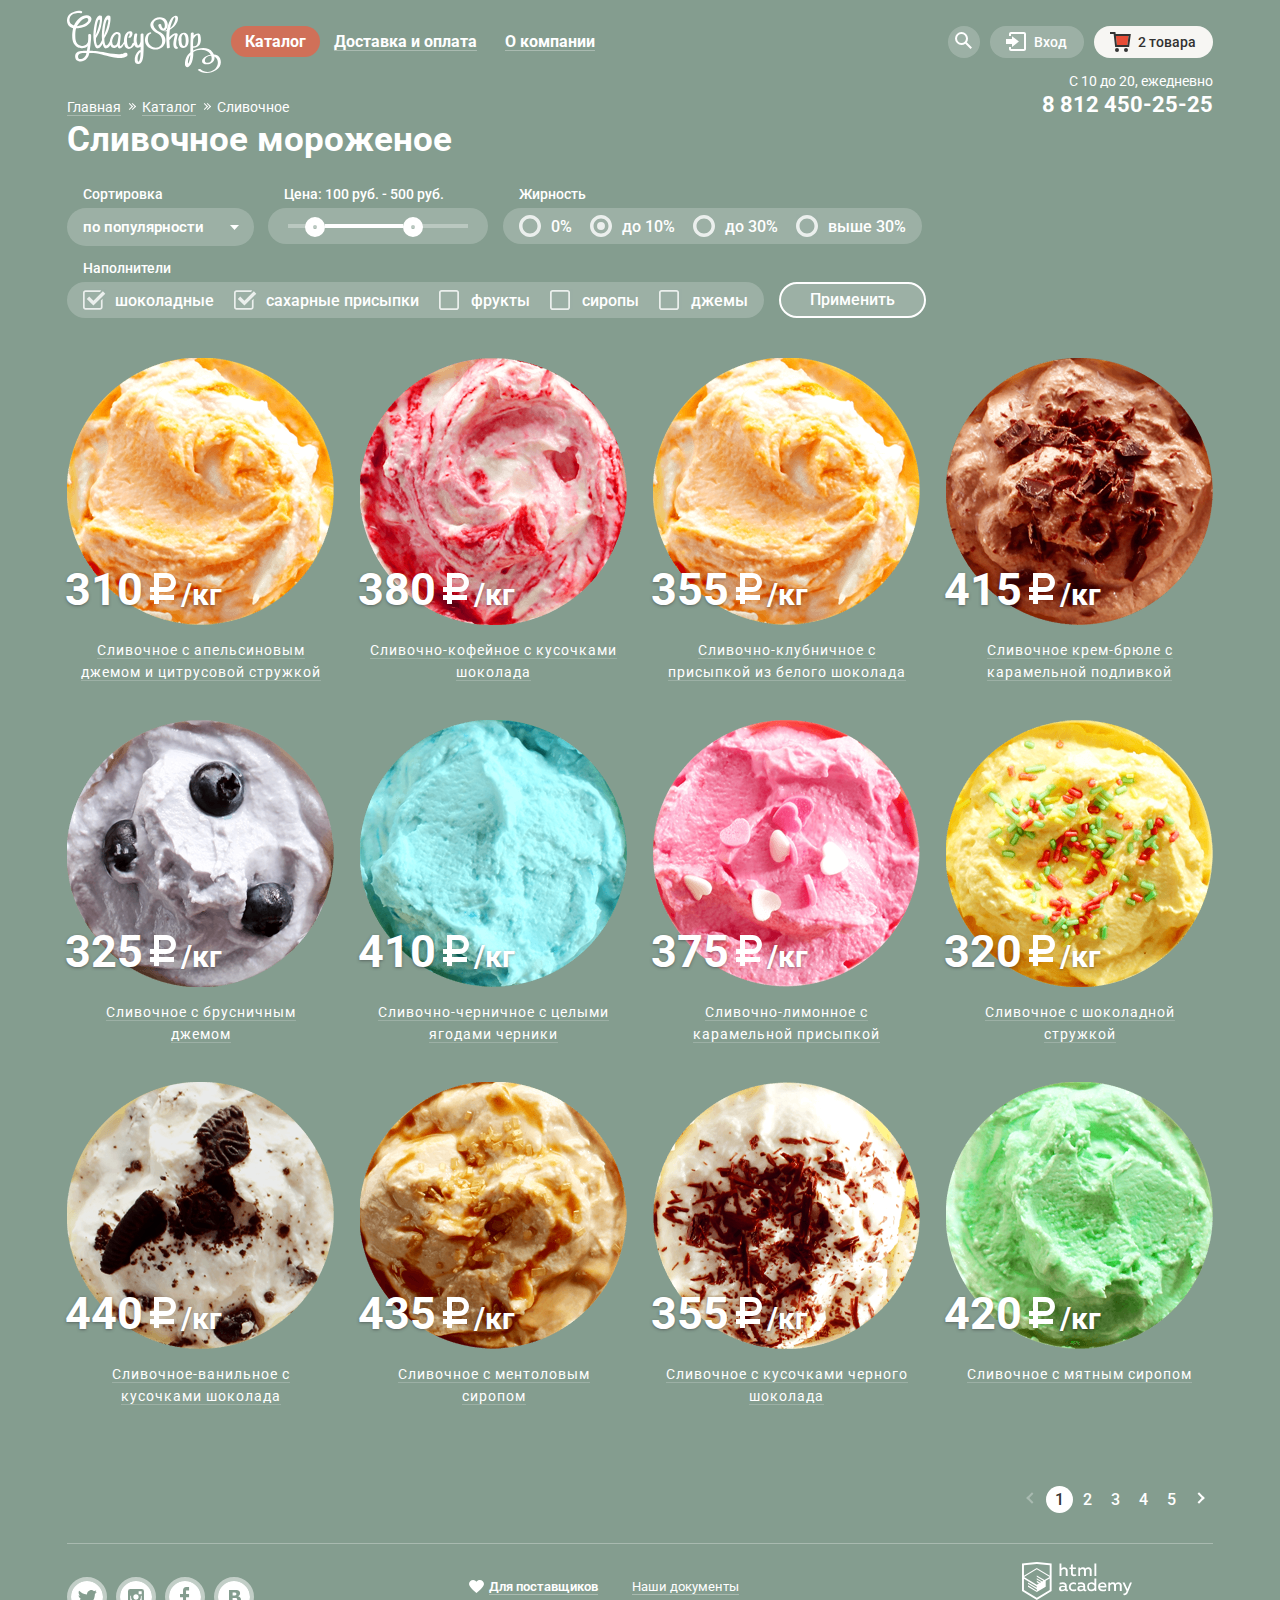
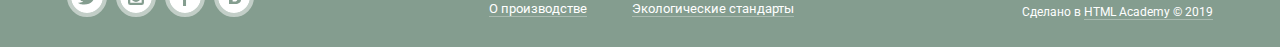
==== commit 9d0677f2: "первая корректировка" ====
--- a/catalog.html
+++ b/catalog.html
@@ -1,361 +1,395 @@
 <!DOCTYPE html>
 <html lang="ru">
-  <head>
-    <meta name="keywords" content="" />
-    <meta name="description" content="" />
-    <meta charset="utf-8">
-    <title>Сливочное мороженое Глейси - заказ мороженного на сайте</title>
-    <link href="https://fonts.googleapis.com/css?family=Roboto:400,500,700&display=swap&subset=cyrillic" rel="stylesheet">
-    <link rel="stylesheet" href="css/normalize.min.css">
-    <link rel="stylesheet" href="css/style.min.css">
-  </head>
-  <body>
-    <header>
-      <div class="header-block">
-          <nav class="header-navigation">
-            <a class="logo" href="index.html">
-                <img src="img/icons/logo.svg" alt="" />
-            </a>
-            <ul class="top-menu">
-              <li class="current-menu menu-item"><a href="catalog.html" title="Каталог">Каталог</a>
-                <ul class="drop-down">
-                  <li class="drop-item"><a href="catalog/new.html" title="Новинки">Новинки</a></li>
-                  <li class="drop-item"><a href="catalog/slivochnoe.html" title="Сливочное">Сливочное</a></li>
-                  <li class="drop-item current-menu_drop "><a href="catalog/shcherbet.html" title="Щербет">Щербет</a></li>
-                  <li class="drop-item"><a href="catalog/fruit-ice.html" title="Фруктовый лед">Фруктовый лед</a></li>
-                  <li class="drop-item"><a href="catalog/melorin.html" title="Мелорин">Мелорин</a></li>
-                </ul>
-              </li>
-              <li class="menu-item"><a href="delivery.html" title="Доставка и оплата">Доставка и оплата</a></li>
-              <li class="menu-item"><a href="about.html" title="О компании">О компании</a></li>
+   <head>
+      <meta name="keywords" content="" />
+      <meta name="description" content="" />
+      <meta charset="utf-8">
+      <title>Сливочное мороженое</title>
+      <link rel="stylesheet" href="css/normalize.min.css">
+      <link rel="stylesheet" href="css/style.css">
+      <link href="https://fonts.googleapis.com/css?family=Roboto:400,500,700&display=swap&subset=cyrillic" rel="stylesheet">
+   </head>
+   <body>
+      <header>
+         <div class="header-block container">
+            <nav class="header-navigation">
+               <a href="index.html" class="logo">
+               <img src="img/icons/logo.svg" alt="" width="154" height="64"/>
+               </a>
+               <ul class="top-menu">
+                  <li class="current-menu menu-item">
+                     <a href="catalog.html" title="Каталог">Каталог</a>
+                     <ul class="drop-down">
+                        <li class="drop-item"><a href="catalog/new.html" title="Новинки">Новинки</a></li>
+                        <li class="drop-item"><a href="catalog.html" title="Сливочное">Сливочное</a></li>
+                        <li class="drop-item current-menu_drop "><a href="catalog/shcherbet.html" title="Щербет">Щербет</a></li>
+                        <li class="drop-item"><a href="catalog/fruit-ice.html" title="Фруктовый лед">Фруктовый лед</a></li>
+                        <li class="drop-item"><a href="catalog/melorin.html" title="Мелорин">Мелорин</a></li>
+                     </ul>
+                  </li>
+                  <li class="menu-item"><a href="delivery.html" title="Доставка и оплата">Доставка и оплата</a></li>
+                  <li class="menu-item"><a href="about.html" title="О компании">О компании</a></li>
+               </ul>
+            </nav>
+            <ul class="top-user">
+               <li class="top-search">
+                  <a href="#modal-search" title=""><span class="visually-hidden">Поиск по каталогу</span></a>
+                  <div class="modal modal-search">
+                     <form action="search.html" method="get" name="form_search">
+                        <p class="visually-hidden">Поиск по сайту</p>
+                        <label>
+                        <input type="search" name="search-results"  required/>
+                        <span>Что ищем?</span>
+                        </label>
+                     </form>
+                  </div>
+               </li>
+               <li class="top-cabinet">
+                  <a href="#modal-entrance">Вход</a>
+                  <div class="modal modal-entrance">
+                     <p class="visually-hidden">Вход в личный кабинет</p>
+                     <form class="" name="form-entrance" action="index.html" method="post">
+                        <label >
+                        <input type="email" id="entrance-email" name="email" required />
+                        <span>Электронная почта</span>
+                        </label>
+                        <label >
+                        <input type="password" name="password"  required/>
+                        <span>Введите пароль</span>
+                        </label>
+                        <input type="submit" class="btn btn-small" value="Войти">
+                        <div class="modal-entrance-links">
+                           <a href="restore-password.html" title="Восстановить пароль">Забыли пароль?</a>
+                           <a href="registration.html" title="Зарегистрироваться">Новая регистрация</a>
+                        </div>
+                     </form>
+                  </div>
+               </li>
+               <li class="top-cart top-cart-full">
+                  <a href="/cart">2 товара</a>
+                  <div class="modal small-cart">
+                     <p class="visually-hidden">Малая корзина</p>
+                     <ul  class="small-cart_items">
+                        <li class="small-cart_item">
+                           <button type="button" value="delete" aria-label="Удалить из корзины"></button>
+                           <img src="img/1.png" alt="Пломбир с апельсиновым джемом" width="32" height="32"/>
+                           <a href="catalog/orange.html" title="Пломбир с апельсиновым джемом" class="small-cart__name">Пломбир с апельсиновым джемом</a>
+                           <div class="small-cart__calculation">1,5 кг х <span class="small-cart__price">200 руб.</span></div>
+                           <div class="small-cart__itemtotal">300 руб.</div>
+                        </li>
+                        <li class="small-cart_item">
+                           <button type="button" value="delete" aria-label="Удалить из корзины"></button>
+                           <img src="img/1-1.png" alt="Клубничный пломбир с присыпкой из белого шоколада" width="32" height="32"/>
+                           <a href="catalog/strawberry.html" title="Клубничный пломбир с присыпкой из белого шоколада" class="small-cart__name">Клубничный пломбир с присыпкой из белого шоколада</a>
+                           <div class="small-cart__calculation">1,5 кг х <span class="small-cart__price">300 руб.</span></div>
+                           <div class="small-cart__itemtotal">400 руб.</div>
+                        </li>
+                     </ul>
+                     <p class="small-cart__total">
+                        Итого: 750 руб.
+                     </p>
+                     <a href="catalog/cart.html" class="btn btn-medium" >Оформить заказ</a>
+                  </div>
+               </li>
             </ul>
-          </nav>
-          <ul class="top-user">
-            <li class="top-search">
-              <a href="#modal-search" title=""><span class="visually-hidden">Поиск по каталогу</span></a>
-              <div class="modal modal-search">
-                <form action="search.html" method="get" >
-                  <p class="visually-hidden">Поиск по сайту</p>
+            <div class="header-contacts">
+               <p>С 10 до 20, ежедневно</p>
+               <p class="top-phone">8 812 450-25-25</p>
+            </div>
+         </div>
+      </header>
+      <main>
+         <div class="container">
+            <ul class="breadcrumbs container">
+               <li><a href="index.html" title="Главная">Главная</a></li>
+               <li><a href="catalog.html" title="Каталог">Каталог</a></li>
+               <li>Сливочное</li>
+            </ul>
+         </div>
+         <section class="catalog container">
+            <h1 class="main-title">Сливочное мороженое</h1>
+            <div class="shop-filter">
+               <form  action="catalog.html" method="get" class="shop-filter__form">
                   <label>
-                    <input type="search" name="search-results" />
-                    <span>Что ищем?</span>
+                     <span class="shop-filter__name ">Сортировка</span>
+                     <span class="select">
+                        <select name="sorting">
+                           <option value="popularity" selected>по популярности</option>
+                           <option value="cheap">сначала недорогие</option>
+                           <option value="pricy">сначала дорогие</option>
+                           <option value="fatt-first">по жирности</option>
+                        </select>
+                     </span>
                   </label>
-                </form>
-              </div>
-            </li>
-            <li class="top-cabinet">
-              <a href="#modal-entrance">Вход</a>
-              <div class="modal modal-entrance">
-                <p class="visually-hidden">Вход в личный кабинет</p>
-                  <form class="" action="index.html" method="post">
-                    <label >
-                      <input type="email" id="entrance-email" name="email" />
-                      <span>Электронная почта</span>
-                    </label>
-                    <label >
-                      <input type="password" name="password" />
-                      <span>Введите пароль</span>
-                    </label>
-                  <input type="submit" class="btn btn-small" value="Войти">
-                  <div class="modal-entrance-links">
-                    <a href="restore-password.html" title="Восстановить пароль">Забыли пароль?</a>
-                    <a href="registration.html" title="Зарегистрироваться">Новая регистрация</a>
-                 </div>
-                </form>
-              </div>
-            </li>
-            <li class="top-cart top-cart-full">
-              <a href="/cart">2 товара</a>
-              <div class="modal small-cart">
-                <p class="visually-hidden">Малая корзина</p>
-                <ul  class="small-cart_items">
-                  <li class="small-cart_item">
-                    <button type="button" value="delete" aria-label="Удалить из корзины"></button>
-                    <img src="img/1.png" alt="Пломбир с апельсиновым джемом" width="32" height="32"/>
-                    <a href="catalog/orange.html" title="Пломбир с апельсиновым джемом" class="small-cart__name">Пломбир с апельсиновым джемом</a>
-                    <div class="small-cart__calculation">1,5 кг х <span class="small-cart__price">200 руб.</span></div>
-                    <div class="small-cart__itemtotal">300 руб.</div>
-                  </li>
-                  <li class="small-cart_item">
-                    <button type="button" value="delete" aria-label="Удалить из корзины"></button>
-                    <img src="img/1-1.png" alt="Клубничный пломбир с присыпкой из белого шоколада" width="32" height="32"/>
-                    <a href="catalog/strawberry.html" title="Клубничный пломбир с присыпкой из белого шоколада" class="small-cart__name">Клубничный пломбир с присыпкой из белого шоколада</a>
-                    <div class="small-cart__calculation">1,5 кг х <span class="small-cart__price">300 руб.</span></div>
-                    <div class="small-cart__itemtotal">400 руб.</div>
-                  </li>
-                </ul>
-                <p class="small-cart__total">
-                  Итого: 750 руб.
-                </p>
-                <a href="catalog/cart.html" class="btn btn-medium" >Оформить заказ</a>
-              </div>
-            </li>
-          </ul>
-          <div class="header-contacts">
-            <p>С 10 до 20, ежедневно</p>
-            <p class="top-phone">8 812 450-25-25</p>
-         </div>
-      </div>
-    </header>
-    <main>
-      <div class="container">
-        <ul class="breadcrumbs container">
-          <li><a href="index.html" title="Главная">Главная</a></li>
-          <li><a href="catalog.html" title="Каталог">Каталог</a></li>
-          <li>Сливочное</li>
-        </ul>
-      </div>
-      <section class="catalog container">
-        <h1 class="main-title">Сливочное мороженое</h1>
-        <div class="shop-filter">
-          <form  action="#" method="get" class="shop-filter__form">
-            <label><span class="shop-filter__name ">Сортировка</span>
-              <span class="select">
-                <select name="sorting">
-                  <option value="popularity" selected>по популярности</option>
-                  <option value="cheap">сначала недорогие</option>
-                  <option value="pricy">сначала дорогие</option>
-                  <option value="fatt-first">по жирности</option>
-                </select>
-              </span>
+                  <label class="range-label"><span class="shop-filter__name ">Цена: 100 руб. - 500 руб.</span>
+                  <span class="shop-filter__block range">
+                  <span class="range-indicator">
+                  <span class="range-indicator__inside"></span>
+                  </span>
+                  </span>
+                  </label>
+                  <fieldset class="shop-filter__fieldset">
+                     <legend class="shop-filter__name ">Жирность</legend>
+                     <div class="shop-filter__block">
+                        <label>
+                        <input type="radio" name="fett-range" value="0%" class="visually-hidden">
+                        <span class="radio-btn"></span>0%
+                        </label>
+                        <label>
+                        <input type="radio" name="fett-range" value="до 10%" checked class="visually-hidden"/>
+                        <span class="radio-btn"></span>до 10%
+                        </label>
+                        <label>
+                        <input type="radio" name="fett-range" value="до 30%" class="visually-hidden"/>
+                        <span class="radio-btn"></span>до 30%
+                        </label>
+                        <label>
+                        <input type="radio" name="fett-range" value="выше 30%" class="visually-hidden"/>
+                        <span class="radio-btn"></span>выше 30%
+                        </label>
+                     </div>
+                  </fieldset>
+                  <fieldset class="shop-filter__fieldset">
+                     <legend class="shop-filter__name ">Наполнители</legend>
+                     <div class="shop-filter__block checkboxes">
+                        <label>
+                        <input type="checkbox" name="chocolate" checked class="visually-hidden" />
+                        <span class="check-btn"></span>шоколадные
+                        </label>
+                        <label>
+                        <input type="checkbox" name="shugar-addons" checked class="visually-hidden"/>
+                        <span class="check-btn"></span>сахарные присыпки
+                        </label>
+                        <label>
+                        <input type="checkbox" name="fruits" class="visually-hidden"/>
+                        <span class="check-btn"></span>фрукты
+                        </label>
+                        <label>
+                        <input type="checkbox" name="sipop" class="visually-hidden"/>
+                        <span class="check-btn"></span>сиропы
+                        </label>
+                        <label>
+                        <input type="checkbox" name="jam" class="visually-hidden"/>
+                        <span class="check-btn"></span>джемы
+                        </label>
+                     </div>
+                  </fieldset>
+                  <input type="submit" name="filter-action" value="Применить" />
+               </form>
+            </div>
+            <ul class="catalog-list wrapper">
+               <li>
+                  <div class="catalog-item">
+                     <a href="#" title="">
+                        <img src="img/1.png" alt="ice-cream name" class="catalog-item__image" width="267" height="267"/>
+                        <p class="item-catalog__price">310<span>/кг</span></p>
+                     </a>
+                     <a href="#" title="" class="catalog-item__name"><span>Сливочное с апельсиновым джемом и цитрусовой стружкой</span></a>
+                     <a class="btn btn-medium item-hover" title="название">Быстрый просмотр</a>
+                  </div>
+               </li>
+               <li>
+                  <div class="catalog-item">
+                     <a href="#" title="">
+                        <img src="img/1-1.png" class="catalog-item__image" alt="ice-cream name" width="267" height="267" />
+                        <p class="item-catalog__price">380<span>/кг</span></p>
+                     </a>
+                     <a href="#" title="" class="catalog-item__name"><span>Сливочно-кофейное с кусочками шоколада</span></a>
+                     <a class="btn btn-medium item-hover" title="название">Быстрый просмотр</a>
+                  </div>
+               </li>
+               <li>
+                  <div class="catalog-item">
+                     <a href="#" title="">
+                        <img src="img/1-2.png" alt="ice-cream name" class="catalog-item__image"  width="267" height="267"/>
+                        <p class="item-catalog__price">355<span>/кг</span></p>
+                     </a>
+                     <a href="#" title="" class="catalog-item__name"><span>Сливочно-клубничное с присыпкой из белого шоколада</span></a>
+                     <a class="btn btn-medium item-hover" title="название">Быстрый просмотр</a>
+                  </div>
+               </li>
+               <li>
+                  <div class="catalog-item">
+                     <a href="#" title="">
+                        <img src="img/2.png" alt="ice-cream name" class="catalog-item__image"  width="267" height="267"/>
+                        <p class="item-catalog__price">415<span>/кг</span></p>
+                     </a>
+                     <a href="#" title="" class="catalog-item__name"><span>Сливочное крем-брюле с карамельной подливкой</span></a>
+                     <a class="btn btn-medium item-hover" title="название">Быстрый просмотр</a>
+                  </div>
+               </li>
+               <li>
+                  <div class="catalog-item">
+                     <a href="#" title="">
+                        <img src="img/2-1.png" alt="ice-cream name" class="catalog-item__image"  width="267" height="267"/>
+                        <p class="item-catalog__price">325<span>/кг</span></p>
+                     </a>
+                     <a href="#" title="" class="catalog-item__name"><span>Сливочное с брусничным джемом</span></a>
+                     <a class="btn btn-medium item-hover" title="название">Быстрый просмотр</a>
+                  </div>
+               </li>
+               <li>
+                  <div class="catalog-item">
+                     <a href="#" title="">
+                        <img src="img/2-2.png" alt="ice-cream name" class="catalog-item__image"  width="267" height="267"/>
+                        <p class="item-catalog__price">410<span>/кг</span></p>
+                     </a>
+                     <a href="#" title="" class="catalog-item__name"><span>Сливочно-черничное с целыми ягодами черники</span></a>
+                     <a class="btn btn-medium item-hover" title="название">Быстрый просмотр</a>
+                  </div>
+               </li>
+               <li >
+                  <div class="catalog-item">
+                     <a href="#" title="">
+                        <img src="img/3.png" alt="ice-cream name" class="catalog-item__image"  width="267" height="267"/>
+                        <p class="item-catalog__price">375<span>/кг</span></p>
+                     </a>
+                     <a href="#" title="" class="catalog-item__name"><span>Сливочно-лимонное с карамельной присыпкой</span></a>
+                     <a class="btn btn-medium item-hover" title="название">Быстрый просмотр</a>
+                  </div>
+               </li>
+               <li >
+                  <div class="catalog-item">
+                     <a href="#" title="">
+                        <img src="img/3-1.png" alt="ice-cream name" class="catalog-item__image"  width="267" height="267"/>
+                        <p class="item-catalog__price">320<span>/кг</span></p>
+                     </a>
+                     <a href="#" title="" class="catalog-item__name"><span>Сливочное с шоколадной стружкой</span></a>
+                     <a class="btn btn-medium item-hover" title="название">Быстрый просмотр</a>
+                  </div>
+               </li>
+               <li>
+                  <div class="catalog-item">
+                     <a href="#" title="">
+                        <img src="img/3-2.png" alt="ice-cream name" class="catalog-item__image"  width="267" height="267"/>
+                        <p class="item-catalog__price">440<span>/кг</span></p>
+                     </a>
+                     <a href="#" title="" class="catalog-item__name"><span>Сливочное-ванильное с кусочками шоколада</span></a>
+                     <a class="btn btn-medium item-hover" title="название">Быстрый просмотр</a>
+                  </div>
+               </li>
+               <li>
+                  <div class="catalog-item">
+                     <a href="#" title="">
+                        <img src="img/4.png" alt="ice-cream name" class="catalog-item__image"  width="267" height="267"/>
+                        <p class="item-catalog__price">435<span>/кг</span></p>
+                     </a>
+                     <a href="#" title="" class="catalog-item__name"><span>Сливочное с ментоловым сиропом</span></a>
+                     <a class="btn btn-medium item-hover" title="название">Быстрый просмотр</a>
+                  </div>
+               </li>
+               <li>
+                  <div class="catalog-item">
+                     <a href="#" title="">
+                        <img src="img/4-1.png" alt="ice-cream name" class="catalog-item__image"  width="267" height="267" />
+                        <p class="item-catalog__price">355<span>/кг</span></p>
+                     </a>
+                     <a href="#" title="" class="catalog-item__name"><span>Сливочное с кусочками черного шоколада</span></a>
+                     <a class="btn btn-medium item-hover" title="название">Быстрый просмотр</a>
+                  </div>
+               </li>
+               <li >
+                  <div class="catalog-item">
+                     <a href="#" title="">
+                        <img src="img/4-2.png" alt="ice-cream name" class="catalog-item__image"  width="267" height="267"/>
+                        <p class="item-catalog__price">420<span>/кг</span></p>
+                     </a>
+                     <a href="#" title="" class="catalog-item__name"><span>Сливочное с мятным сиропом</span></a>
+                     <a class="btn btn-medium item-hover" title="название">Быстрый просмотр</a>
+                  </div>
+               </li>
+            </ul>
+            <ul class="pagination">
+               <li><a id="prev" class="pagination-previous pagination-link"><span class="visually-hidden">Предыдущая страница</span></a></li>
+               <li class="current"><a class="pagination-link" >1</a></li>
+               <li><a href="" class="pagination-link">2</a></li>
+               <li><a href="" class="pagination-link">3</a></li>
+               <li><a href="" class="pagination-link">4</a></li>
+               <li><a href="" class="pagination-link">5</a></li>
+               <li><a href="" id="next" class="pagination-next pagination-link"><span class="visually-hidden">Следующая страница</span></a></li>
+            </ul>
+         </section>
+      </main>
+      <footer class="main-fotter container">
+         <ul class="social">
+            <li>
+               <a href="" title="" class="twitter">
+                  <svg xmlns="http://www.w3.org/2000/svg" width="32" height="32" viewBox="0 0 32 32">
+                     <path fill="#fff" d="M16 0C7.164 0 0 7.164 0 16c0 8.837 7.164 16 16 16 8.837 0 16-7.163 16-16 0-8.836-7.163-16-16-16zm7.944 12.809c-.251 6.516-3.463 10.832-10.992 10.702h-.486c-.447 0-4.543-.443-5.344-1.823 2.479.19 4.247-.406 5.12-1.136-1.048-.289-2.923-.461-3.251-2.848.384.104.618.221 1.299.113-1.307-.824-2.758-1.519-2.679-3.643.311.317 1.164.518 1.46.457-.768-.233-2.149-3.244-.974-4.781 1.984 1.79 4.075 3.482 7.804 3.643.227-2.214 1.24-3.699 3.168-4.325 1.84-.479 3.255.26 3.901 1.138.737-.224 1.453-.466 2.193-.685-.004.833-.569 1.463-.935 1.709.747.165 1.423-.475 1.423-.475-.184.963-1.094 1.725-1.707 1.954z"/>
+                  </svg>
+                  <span class="visually-hidden">Твиттер</span>
+               </a>
+            </li>
+            <li>
+               <a href="" title="" class="inst">
+                  <svg xmlns="http://www.w3.org/2000/svg" width="32" height="32" viewBox="0 0 32 32">
+                     <g fill="#FFF">
+                        <path d="M20.916 16a4.938 4.938 0 1 1-9.877 0c0-.394.051-.773.138-1.14h-.897v6.838h11.396V14.86h-.897c.086.367.137.746.137 1.14z"/>
+                        <path d="M15.978 18.659c1.466 0 2.659-1.193 2.659-2.659s-1.193-2.659-2.659-2.659c-1.466 0-2.659 1.193-2.659 2.659s1.192 2.659 2.659 2.659zM18.637 10.302h3.039v3.039h-3.039z"/>
+                        <path d="M16 0C7.164 0 0 7.164 0 16c0 8.837 7.164 16 16 16 8.837 0 16-7.163 16-16 0-8.836-7.163-16-16-16zm7.955 21.698a2.285 2.285 0 0 1-2.279 2.279H10.279A2.285 2.285 0 0 1 8 21.698V10.302a2.286 2.286 0 0 1 2.279-2.279h11.396a2.286 2.286 0 0 1 2.279 2.279v11.396z"/>
+                     </g>
+                  </svg>
+                  <span class="visually-hidden">Инстаграм</span>
+               </a>
+            </li>
+            <li>
+               <a href="" title="" class="fb">
+                  <svg xmlns="http://www.w3.org/2000/svg" width="32" height="32" viewBox="0 0 32 32">
+                     <path fill="#FFF" d="M16 0C7.164 0 0 7.163 0 16s7.164 16 16 16c8.837 0 16-7.164 16-16S24.837 0 16 0zm4.062 9.455h-3.021v3.444h3.021v3.445h-3.021v8.61H14.02v-8.61H11v-3.445h3.021V9.455c0-1.902 1.353-3.445 3.021-3.445h3.021v3.445z"/>
+                  </svg>
+                  <span class="visually-hidden">Фейсбук</span>
+               </a>
+            </li>
+            <li>
+               <a href="" title="" class="vk">
+                  <svg xmlns="http://www.w3.org/2000/svg" width="32" height="32" viewBox="0 0 32 32">
+                     <g fill="#FFF">
+                        <path d="M16.637 14.495c.402-.019.719-.082.951-.188.326-.145.54-.33.641-.559.101-.229.15-.496.15-.797 0-.232-.058-.465-.174-.697-.116-.232-.322-.405-.617-.517-.264-.1-.592-.155-.984-.165a76.242 76.242 0 0 0-1.652-.014h-.339v2.965h.565c.571 0 1.057-.009 1.459-.028zM18.118 17.084c-.282-.081-.672-.125-1.166-.132a127.97 127.97 0 0 0-1.55-.009h-.79v3.493h.264c1.014 0 1.74-.003 2.18-.009a3.2 3.2 0 0 0 1.212-.245c.377-.157.633-.364.774-.625s.214-.562.214-.9c0-.446-.088-.788-.261-1.03-.17-.241-.464-.423-.877-.543z"/>
+                        <path d="M16 0C7.164 0 0 7.164 0 16c0 8.837 7.164 16 16 16 8.837 0 16-7.163 16-16 0-8.836-7.163-16-16-16zm6.602 20.531a3.73 3.73 0 0 1-1.124 1.327c-.552.415-1.161.71-1.823.886s-1.501.264-2.519.264h-6.121V8.987h5.443c1.13 0 1.957.038 2.48.113a5.126 5.126 0 0 1 1.561.5c.533.27.929.632 1.189 1.087.26.455.392.975.392 1.558 0 .678-.179 1.278-.536 1.795-.358.518-.863.92-1.517 1.208v.075c.917.182 1.642.559 2.179 1.13.537.571.807 1.325.807 2.261 0 .678-.138 1.283-.411 1.817z"/>
+                     </g>
+                  </svg>
+                  <span class="visually-hidden">Вконтакте</span>
+               </a>
+            </li>
+         </ul>
+         <ul class="bottom-menu">
+            <li>
+               <ul class="bottom-submenu">
+                  <li class="bottom-menu__heart"><a href="#" title="">Для поставщиков</a></li>
+                  <li><a href="#" title="">О производстве</a></li>
+               </ul>
+            </li>
+            <li>
+               <ul class="bottom-submenu">
+                  <li><a href="#" title="">Наши документы</a></li>
+                  <li><a href="#" title="">Экологические стандарты</a></li>
+               </ul>
+            </li>
+         </ul>
+         <p class="main-created">
+            <img src="img/icons/logo-htmlacademy.svg" alt="Лого академии" width="110" height="40"/>
+            <span>Сделано в <a href="https://htmlacademy.ru/intensive/htmlcss" title="">HTML Academy &copy; 2019 </a></span>
+         </p>
+      </footer>
+      <section class="modal modal-feedback">
+         <h2>Мы обязательно Вам ответим</h2>
+         <span class="close"></span>
+         <form method="post" name="form_feedback" action="send-phone.php">
+            <label >
+            <input type="text" name="name" id="feedback_name" value="" placeholder="" />
+            <span>Как Вас зовут?</span>
             </label>
-            <label><span class="shop-filter__name ">Цена: 100 руб. - 500 руб.</span>
-              <span class="shop-filter__block range">
-                <span class="range-indicator">
-                  <span class="range-indicator__inside"></span>
-                </span>
-              </span>
+            <label >
+            <input type="email" id="feedback_email" name="email" placeholder="" />
+            <span>Ваша почта для ответа</span>
             </label>
-            <fieldset class="shop-filter__fieldset">
-              <legend class="shop-filter__name ">Жирность</legend>
-              <div class="shop-filter__block">
-                  <label>
-                    <input type="radio" name="fett-range" value="0%" class="visually-hidden">
-                    <span class="radio-btn"></span>0%
-                  </label>
-                  <label>
-                    <input type="radio" name="fett-range" value="до 10%" checked class="visually-hidden"/>
-                    <span class="radio-btn"></span>до 10%
-                  </label>
-                  <label>
-                    <input type="radio" name="fett-range" value="до 30%" class="visually-hidden"/>
-                    <span class="radio-btn"></span>до 30%
-                  </label>
-                  <label>
-                    <input type="radio" name="fett-range" value="выше 30%" class="visually-hidden"/>
-                    <span class="radio-btn"></span>выше 30%
-                  </label>
-              </div>
-             </fieldset>
-             <fieldset class="shop-filter__fieldset">
-               <legend class="shop-filter__name ">Наполнители</legend>
-               <div class="shop-filter__block checkboxes">
-                 <label>
-                   <input type="checkbox" name="chocolate" checked class="visually-hidden" />
-                   <span class="check-btn"></span>шоколадные
-                 </label>
-                 <label>
-                   <input type="checkbox" name="shugar-addons" checked class="visually-hidden"/>
-                   <span class="check-btn"></span>сахарные присыпки
-                 </label>
-                 <label>
-                   <input type="checkbox" name="fruits" class="visually-hidden"/>
-                   <span class="check-btn"></span>фрукты
-                 </label>
-                 <label>
-                   <input type="checkbox" name="sipop" class="visually-hidden"/>
-                   <span class="check-btn"></span>сиропы
-                 </label>
-                 <label>
-                   <input type="checkbox" name="jam" class="visually-hidden"/>
-                   <span class="check-btn"></span>джемы
-                 </label>
-               </div>
-             </fieldset>
-             <input type="submit" value="Применить" />
-          </form>
-        </div>
-          <ul class="catalog-list wrapper">
-            <li>
-              <div class="catalog-item">
-              <a href="#" title="">
-                  <img src="img/1.png" alt="ice-cream name" class="catalog-item__image" />
-                  <p class="item-catalog__price">310<span>/кг</span></p>
-              </a>
-              <a href="#" title="" class="catalog-item__name"><span>Сливочное с апельсиновым джемом и цитрусовой стружкой</span></a>
-              <a class="btn btn-medium item-hover" title="название">Быстрый просмотр</a>
-            </div>
-            </li>
-            <li>
-              <div class="catalog-item">
-                <a href="#" title="">
-                    <img src="img/1-1.png" class="catalog-item__image" alt="ice-cream name" />
-                    <p class="item-catalog__price">380<span>/кг</span></p>
-                </a>
-                <a href="#" title="" class="catalog-item__name"><span>Сливочно-кофейное с кусочками шоколада</span></a>
-                <a class="btn btn-medium item-hover" title="название">Быстрый просмотр</a>
-              </div>
-            </li>
-            <li>
-              <div class="catalog-item">
-                <a href="#" title="">
-                    <img src="img/1-2.png" alt="ice-cream name" class="catalog-item__image"  width="267" height="267"/>
-                    <p class="item-catalog__price">355<span>/кг</span></p>
-                </a>
-                <a href="#" title="" class="catalog-item__name"><span>Сливочно-клубничное с присыпкой из белого шоколада</span></a>
-                <a class="btn btn-medium item-hover" title="название">Быстрый просмотр</a>
-              </div>
-            </li>
-            <li>
-              <div class="catalog-item">
-                <a href="#" title="">
-                    <img src="img/2.png" alt="ice-cream name" class="catalog-item__image"  width="267" height="267"/>
-                    <p class="item-catalog__price">415<span>/кг</span></p>
-                </a>
-                <a href="#" title="" class="catalog-item__name"><span>Сливочное крем-брюле с карамельной подливкой</span></a>
-                <a class="btn btn-medium item-hover" title="название">Быстрый просмотр</a>
-              </div>
-            </li>
-            <li>
-              <div class="catalog-item">
-                <a href="#" title="">
-                    <img src="img/2-1.png" alt="ice-cream name" class="catalog-item__image"  width="267" height="267"/>
-                    <p class="item-catalog__price">325<span>/кг</span></p>
-                </a>
-                <a href="#" title="" class="catalog-item__name"><span>Сливочное с брусничным джемом</span></a>
-                <a class="btn btn-medium item-hover" title="название">Быстрый просмотр</a>
-              </div>
-            </li>
-            <li>
-              <div class="catalog-item">
-                <a href="#" title="">
-                    <img src="img/2-2.png" alt="ice-cream name" class="catalog-item__image"  width="267" height="267"/>
-                    <p class="item-catalog__price">410<span>/кг</span></p>
-                </a>
-                <a href="#" title="" class="catalog-item__name"><span>Сливочно-черничное с целыми ягодами черники</span></a>
-                <a class="btn btn-medium item-hover" title="название">Быстрый просмотр</a>
-              </div>
-            </li>
-            <li >
-              <div class="catalog-item">
-                <a href="#" title="">
-                    <img src="img/3.png" alt="ice-cream name" class="catalog-item__image"  width="267" height="267"/>
-                    <p class="item-catalog__price">375<span>/кг</span></p>
-                </a>
-                <a href="#" title="" class="catalog-item__name"><span>Сливочно-лимонное с карамельной присыпкой</span></a>
-                <a class="btn btn-medium item-hover" title="название">Быстрый просмотр</a>
-              </div>
-            </li>
-            <li >
-              <div class="catalog-item">
-              <a href="#" title="">
-                  <img src="img/3-1.png" alt="ice-cream name" class="catalog-item__image"  width="267" height="267"/>
-                  <p class="item-catalog__price">320<span>/кг</span></p>
-              </a>
-              <a href="#" title="" class="catalog-item__name"><span>Сливочное с шоколадной стружкой</span></a>
-                <a class="btn btn-medium item-hover" title="название">Быстрый просмотр</a>
-             </div>
-            </li>
-            <li>
-              <div class="catalog-item">
-                <a href="#" title="">
-                    <img src="img/3-2.png" alt="ice-cream name" class="catalog-item__image"  width="267" height="267"/>
-                    <p class="item-catalog__price">440<span>/кг</span></p>
-                </a>
-                <a href="#" title="" class="catalog-item__name"><span>Сливочное-ванильное с кусочками шоколада</span></a>
-                <a class="btn btn-medium item-hover" title="название">Быстрый просмотр</a>
-              </div>
-            </li>
-            <li>
-              <div class="catalog-item">
-                <a href="#" title="">
-                    <img src="img/4.png" alt="ice-cream name" class="catalog-item__image"  width="267" height="267"/>
-                    <p class="item-catalog__price">435<span>/кг</span></p>
-                </a>
-                <a href="#" title="" class="catalog-item__name"><span>Сливочное с ментоловым сиропом</span></a>
-                  <a class="btn btn-medium item-hover" title="название">Быстрый просмотр</a>
-              </div>
-            </li>
-            <li>
-              <div class="catalog-item">
-                <a href="#" title="">
-                    <img src="img/4-1.png" alt="ice-cream name" class="catalog-item__image"  width="267" height="267" />
-                    <p class="item-catalog__price">355<span>/кг</span></p>
-                </a>
-                <a href="#" title="" class="catalog-item__name"><span>Сливочное с кусочками черного шоколада</span></a>
-                <a class="btn btn-medium item-hover" title="название">Быстрый просмотр</a>
-              </div>
-            </li>
-            <li >
-              <div class="catalog-item">
-                <a href="#" title="">
-                    <img src="img/4-2.png" alt="ice-cream name" class="catalog-item__image"  width="267" height="267"/>
-                    <p class="item-catalog__price">420<span>/кг</span></p>
-                </a>
-                <a href="#" title="" class="catalog-item__name"><span>Сливочное с мятным сиропом</span></a>
-                <a class="btn btn-medium item-hover" title="название">Быстрый просмотр</a>
-              </div>
-            </li>
-          </ul>
-        <ul class="pagination">
-            <li><a id="prev" class="pagination-previous pagination-link"><span class="visually-hidden">Предыдущая страница</span></a></li>
-            <li class="current"><a class="pagination-link" >1</a></li>
-            <li><a href="" class="pagination-link">2</a></li>
-            <li><a href="" class="pagination-link">3</a></li>
-            <li><a href="" class="pagination-link">4</a></li>
-            <li><a href="" class="pagination-link">5</a></li>
-            <li><a href="" id="next" class="pagination-next pagination-link"><span class="visually-hidden">Следующая страница</span></a></li>
-        </ul>
+            <label>
+            <textarea name="message" rows="8" cols="30" id="feedback_message" placeholder="">
+            </textarea>
+            <span>Напишите что-нибудь</span>
+            </label>
+            <button type="submit" name="send" class="btn btn-small">Отправить</button>
+         </form>
       </section>
-    </main>
-    <footer class="main-fotter container">
-      <ul class="social">
-        <li><a href="" title="" class="twitter">
-          <svg xmlns="http://www.w3.org/2000/svg" width="32" height="32" viewBox="0 0 32 32"><path fill="#fff" d="M16 0C7.164 0 0 7.164 0 16c0 8.837 7.164 16 16 16 8.837 0 16-7.163 16-16 0-8.836-7.163-16-16-16zm7.944 12.809c-.251 6.516-3.463 10.832-10.992 10.702h-.486c-.447 0-4.543-.443-5.344-1.823 2.479.19 4.247-.406 5.12-1.136-1.048-.289-2.923-.461-3.251-2.848.384.104.618.221 1.299.113-1.307-.824-2.758-1.519-2.679-3.643.311.317 1.164.518 1.46.457-.768-.233-2.149-3.244-.974-4.781 1.984 1.79 4.075 3.482 7.804 3.643.227-2.214 1.24-3.699 3.168-4.325 1.84-.479 3.255.26 3.901 1.138.737-.224 1.453-.466 2.193-.685-.004.833-.569 1.463-.935 1.709.747.165 1.423-.475 1.423-.475-.184.963-1.094 1.725-1.707 1.954z"/></svg>
-          <span class="visually-hidden">Твиттер</span></a></li>
-        <li><a href="" title="" class="inst"><svg xmlns="http://www.w3.org/2000/svg" width="32" height="32" viewBox="0 0 32 32"><g fill="#FFF"><path d="M20.916 16a4.938 4.938 0 1 1-9.877 0c0-.394.051-.773.138-1.14h-.897v6.838h11.396V14.86h-.897c.086.367.137.746.137 1.14z"/><path d="M15.978 18.659c1.466 0 2.659-1.193 2.659-2.659s-1.193-2.659-2.659-2.659c-1.466 0-2.659 1.193-2.659 2.659s1.192 2.659 2.659 2.659zM18.637 10.302h3.039v3.039h-3.039z"/><path d="M16 0C7.164 0 0 7.164 0 16c0 8.837 7.164 16 16 16 8.837 0 16-7.163 16-16 0-8.836-7.163-16-16-16zm7.955 21.698a2.285 2.285 0 0 1-2.279 2.279H10.279A2.285 2.285 0 0 1 8 21.698V10.302a2.286 2.286 0 0 1 2.279-2.279h11.396a2.286 2.286 0 0 1 2.279 2.279v11.396z"/></g></svg><span class="visually-hidden">Инстаграм</span> </a></li>
-        <li><a href="" title="" class="fb"><svg xmlns="http://www.w3.org/2000/svg" width="32" height="32" viewBox="0 0 32 32"><path fill="#FFF" d="M16 0C7.164 0 0 7.163 0 16s7.164 16 16 16c8.837 0 16-7.164 16-16S24.837 0 16 0zm4.062 9.455h-3.021v3.444h3.021v3.445h-3.021v8.61H14.02v-8.61H11v-3.445h3.021V9.455c0-1.902 1.353-3.445 3.021-3.445h3.021v3.445z"/></svg><span class="visually-hidden">Фейсбук</span></a></li>
-        <li><a href="" title="" class="vk"><svg xmlns="http://www.w3.org/2000/svg" width="32" height="32" viewBox="0 0 32 32"><g fill="#FFF"><path d="M16.637 14.495c.402-.019.719-.082.951-.188.326-.145.54-.33.641-.559.101-.229.15-.496.15-.797 0-.232-.058-.465-.174-.697-.116-.232-.322-.405-.617-.517-.264-.1-.592-.155-.984-.165a76.242 76.242 0 0 0-1.652-.014h-.339v2.965h.565c.571 0 1.057-.009 1.459-.028zM18.118 17.084c-.282-.081-.672-.125-1.166-.132a127.97 127.97 0 0 0-1.55-.009h-.79v3.493h.264c1.014 0 1.74-.003 2.18-.009a3.2 3.2 0 0 0 1.212-.245c.377-.157.633-.364.774-.625s.214-.562.214-.9c0-.446-.088-.788-.261-1.03-.17-.241-.464-.423-.877-.543z"/><path d="M16 0C7.164 0 0 7.164 0 16c0 8.837 7.164 16 16 16 8.837 0 16-7.163 16-16 0-8.836-7.163-16-16-16zm6.602 20.531a3.73 3.73 0 0 1-1.124 1.327c-.552.415-1.161.71-1.823.886s-1.501.264-2.519.264h-6.121V8.987h5.443c1.13 0 1.957.038 2.48.113a5.126 5.126 0 0 1 1.561.5c.533.27.929.632 1.189 1.087.26.455.392.975.392 1.558 0 .678-.179 1.278-.536 1.795-.358.518-.863.92-1.517 1.208v.075c.917.182 1.642.559 2.179 1.13.537.571.807 1.325.807 2.261 0 .678-.138 1.283-.411 1.817z"/></g></svg>
-          <span class="visually-hidden">Вконтакте</span></a></li>
-      </ul>
-      <ul class="bottom-menu">
-        <li>
-          <ul class="bottom-submenu">
-            <li class="bottom-menu__heart"><a href="#" title="">Для поставщиков</a></li>
-            <li><a href="#" title="">О производстве</a></li>
-          </ul>
-        </li>
-        <li>
-          <ul class="bottom-submenu">
-            <li><a href="#" title="">Наши документы</a></li>
-            <li><a href="#" title="">Экологические стандарты</a></li>
-          </ul>
-        </li>
-      </ul>
-      <p class="main-created">
-          <img src="img/icons/logo-htmlacademy.svg" alt="Лого академии" width="110" height="40"/>
-          <span>Сделано в <a href="https://htmlacademy.ru/intensive/htmlcss" title="">HTML Academy &copy; 2019 </a></span>
-      </p>
-    </footer>
-    <section class="modal modal-feedback">
-      <h2>Мы обязательно Вам ответим</h2>
-      <span class="close"></span>
-      <form method="post" name="form_feedback" action="send-phone.php">
-        <label >
-          <input type="text" name="name" id="feedback_name" value="" placeholder="" />
-          <span>Как Вас зовут?</span>
-        </label>
-        <label >
-          <input type="email" id="feedback_email" name="email" placeholder="" />
-          <span>Ваша почта для ответа</span>
-        </label>
-        <label>
-          <textarea name="message" rows="8" cols="30" id="feedback_message" placeholder="">
-          </textarea>
-          <span>Напишите что-нибудь</span>
-        </label>
-        <button type="submit" name="send" class="btn btn-small">Отправить</button>
-      </form>
-    </section>
-  </body>
+   </body>
 </html>
--- a/css/style.css
+++ b/css/style.css
@@ -0,0 +1,2151 @@
+body {
+	margin: 0;
+	font-style: normal;
+	font-size: 16px;
+	line-height: 22px;
+	font-family: 'Roboto', Arial, sans-serif;
+	color: #323232;
+	background-color: #849d8f;
+}
+
+.main-title,
+.h1 {
+	margin-top: 0;
+	margin-bottom: 26px;
+	font-size: 35px;
+	line-height: 41px;
+	font-weight: 700;
+	color: #ffffff;
+	background-color: inherit;
+}
+
+.container {
+	margin-right: auto;
+	margin-left: auto;
+	padding-right: 27px;
+	padding-left: 27px;
+	width: 1200px;
+	-webkit-box-sizing: border-box;
+	box-sizing: border-box;
+}
+
+.wrapper {
+	margin-right: -13px;
+	margin-left: -13px;
+	margin-top: 0;
+	margin-bottom: 0;
+	display: -webkit-box;
+	display: -ms-flexbox;
+	display: flex;
+	-ms-flex-wrap: wrap;
+	flex-wrap: wrap;
+	-webkit-box-sizing: border-box;
+	box-sizing: border-box;
+}
+
+.btn {
+	display: inline-block;
+	vertical-align: top;
+	padding-top: 10px;
+	padding-bottom: 10px;
+	padding-right: 25px;
+	padding-left: 25px;
+	-webkit-box-sizing: border-box;
+	box-sizing: border-box;
+	font-size: 18px;
+	line-height: 24px;
+	font-weight: 700;
+	color: #ffffff;
+	text-decoration: none;
+	background-color: #f06441;
+	background-image: -webkit-linear-gradient( 90deg, #f26843 0%, #e74a35 100%);
+	background-image: -ms-linear-gradient( 90deg, #f26843 0%, #e74a35 100%);
+	-webkit-box-shadow: 0px 2px 2px 0px rgba(172, 16, 0, 0.64);
+	box-shadow: 0px 2px 2px 0px rgba(172, 16, 0, 0.64);
+	border: transparent;
+	border-radius: 33px;
+}
+
+.btn:hover,
+.btn:focus {
+	color: #fff;
+	background-image: -webkit-linear-gradient( 90deg, #f58669 0%, #ec6f5e 100%);
+	background-image: -ms-linear-gradient( 90deg, #f58669 0%, #ec6f5e 100%);
+	-webkit-box-shadow: 0 2px 2px rgba(172, 16, 0, 1);
+	box-shadow: 0 2px 2px rgba(172, 16, 0, 1);
+}
+
+.btn:active {
+	color: #fff;
+	background-image: -webkit-linear-gradient( 90deg, #d84732 0%, #e1613e 100%);
+	background-image: -ms-linear-gradient( 90deg, #d84732 0%, #e1613e 100%);
+	-webkit-box-shadow: 0 2px 2px 0px rgba(172, 16, 0, 1);
+	box-shadow: 0 2px 2px 0px rgba(172, 16, 0, 1);
+}
+
+.btn-small {
+	padding-right: 23px;
+	padding-left: 23px;
+	font-size: 18px;
+}
+
+.btn-medium {
+	padding-right: 16px;
+	padding-left: 16px;
+}
+
+.btn-large {
+	padding-right: 41px;
+	padding-left: 41px;
+	font-size: 32px;
+	line-height: 43px;
+}
+
+img {
+	max-width: 100%;
+	height: auto;
+}
+
+.visually-hidden {
+	position: absolute;
+	margin: -1px;
+	width: 1px;
+	height: 1px;
+	white-space: nowrap;
+	overflow: hidden;
+	border: 0;
+	padding: 0;
+	clip: rect(0 0 0 0);
+	-webkit-clip-path: inset(50%);
+	clip-path: inset(50%);
+}
+
+.header-block {
+	position: relative;
+	padding-top: 3px;
+	display: -webkit-box;
+	display: -ms-flexbox;
+	display: flex;
+	-webkit-box-align: start;
+	-ms-flex-align: start;
+	align-items: start;
+}
+
+.header-navigation {
+	z-index: 1;
+	display: -webkit-box;
+	display: -ms-flexbox;
+	display: flex;
+	-webkit-box-align: start;
+	-ms-flex-align: start;
+	align-items: start;
+	-webkit-box-sizing: border-box;
+	box-sizing: border-box;
+}
+
+.logo {
+	margin-right: 10px;
+	margin-top: 7px;
+	-ms-flex-negative: 0;
+	flex-shrink: 0;
+}
+
+
+/* menu */
+
+.top-menu {
+	margin: 0;
+	padding: 0;
+	margin-top: 23px;
+	display: -webkit-box;
+	display: -ms-flexbox;
+	display: flex;
+	-ms-flex-wrap: wrap;
+	flex-wrap: wrap;
+	-webkit-box-align: end;
+	-ms-flex-align: end;
+	align-items: flex-end;
+	list-style: none;
+}
+
+.menu-item {
+	position: relative;
+	height: 38px;
+}
+
+.menu-item>a {
+	position: relative;
+	display: -webkit-box;
+	display: -ms-flexbox;
+	display: flex;
+	-webkit-box-orient: vertical;
+	-webkit-box-direction: normal;
+	-ms-flex-direction: column;
+	flex-direction: column;
+	padding-right: 14px;
+	padding-left: 14px;
+	padding-top: 7px;
+	padding-bottom: 7px;
+	font-size: inherit;
+	line-height: 17px;
+	font-weight: 700;
+	color: #ffffff;
+	text-decoration: none;
+	background-color: transparent;
+	border-radius: 32px;
+}
+
+.menu-item>a::after {
+	content: "";
+	display: block;
+	height: 1px;
+	padding-right: 14px;
+	padding-left: 14px;
+	background-color: rgba(255, 255, 255, 0.3)
+}
+
+.menu-item:hover>a {
+	color: #323232;
+	background-color: #f7f6f3;
+}
+
+.menu-item.current-menu>a {
+	color: #ffffff;
+	background-color: #d07058;
+}
+
+.menu-item.current-menu>a::after,
+.menu-item:hover>a::after,
+.menu-item:active>a::after {
+	display: none;
+}
+
+.menu-item:hover .drop-down {
+	display: block;
+}
+
+.menu-item:active>a {
+	background-color: rgba(248, 247, 244, 0.988);
+	-webkit-box-shadow: inset 0px 2px 1px 0px rgba(105, 105, 105);
+	box-shadow: inset 0px 2px 1px 0px rgba(105, 105, 105);
+	color: #323232;
+}
+
+.drop-down {
+	position: absolute;
+	top: 37px;
+	left: -6px;
+	z-index: 3;
+	display: none;
+	width: 143px;
+	margin: 0;
+	padding: 0;
+	-webkit-box-sizing: border-box;
+	box-sizing: border-box;
+	-webkit-box-shadow: 0px 20px 20px 0px rgba(0, 0, 0, 0.4);
+	box-shadow: 0px 20px 20px 0px rgba(0, 0, 0, 0.4);
+	list-style: none;
+	border-radius: 4px;
+	overflow: hidden;
+}
+
+.drop-item a {
+	display: block;
+	padding-top: 9px;
+	padding-bottom: 5px;
+	padding-left: 20px;
+	padding-right: 20px;
+	-webkit-box-sizing: border-box;
+	box-sizing: border-box;
+	font-size: 14px;
+	line-height: 16px;
+	color: #323232;
+	background-color: #f7f6f3;
+	text-decoration: none;
+}
+
+.drop-item:first-child a {
+	position: relative;
+	padding-top: 11px;
+	padding-bottom: 11px;
+	font-weight: 700;
+}
+
+.drop-item:nth-child(2) a {
+	padding-top: 13px;
+}
+
+.drop-item:last-child a {
+	padding-bottom: 13px;
+}
+
+.drop-item:first-child a::after {
+	content: "";
+	position: absolute;
+	bottom: 0;
+	left: 6px;
+	display: block;
+	width: 128px;
+	height: 1px;
+	background-color: rgba(0, 0, 0, 0.2);
+}
+
+.drop-item a:hover,
+.drop-item a:focus {
+	background-color: rgb(251, 222, 215);
+}
+
+.drop-item a:active {
+	background-color: rgb(246, 181, 165);
+}
+
+.drop-item.current-menu_drop a {
+	color: #fff;
+	background-color: rgb(208, 112, 88);
+}
+
+
+/* user-menu*/
+
+.top-user {
+	z-index: 1;
+	display: -webkit-box;
+	display: -ms-flexbox;
+	display: flex;
+	-webkit-box-align: end;
+	-ms-flex-align: end;
+	align-items: flex-end;
+	-ms-flex-negative: 0;
+	flex-shrink: 0;
+	margin: 0;
+	margin-top: 23px;
+	margin-left: auto;
+	padding: 0;
+	list-style: none;
+}
+
+.top-search,
+.top-cabinet,
+.top-cart {
+	position: relative;
+	height: 38px;
+}
+
+.top-search>a,
+.top-cabinet>a,
+.top-cart>a {
+	position: relative;
+	font-size: 14px;
+	line-height: 16px;
+	display: block;
+	margin-left: 10px;
+	padding-top: 8px;
+	padding-bottom: 8px;
+	padding-right: 17px;
+	-webkit-box-sizing: border-box;
+	box-sizing: border-box;
+	font-weight: 500;
+	text-decoration: none;
+	border-radius: 32px;
+}
+
+.top-cart>a,
+.top-cabinet>a {
+	padding-left: 44px;
+}
+
+.top-search>a,
+.top-cabinet>a,
+.top-cart-empty>a {
+	color: #ffffff;
+	background-color: rgba(255, 255, 255, 0.2);
+}
+
+.top-cart-full>a,
+.top-search:hover>a,
+.top-cabinet:hover>a,
+.top-search:focus>a,
+.top-cabinet:focus>a {
+	color: #323232;
+	background-color: rgba(248, 247, 244, 0.988);
+}
+
+.top-cabinet>a {
+	background-image: url(../img/icons/entrance1.svg);
+	background-repeat: no-repeat;
+	background-position: 16px 6px;
+}
+
+.top-cart-empty>a {
+	background-image: url(../img/icons/basket.svg);
+	background-repeat: no-repeat;
+	background-position: 16px 6px;
+}
+
+.top-cart-full>a {
+	background-image: url(../img/icons/basket-red.svg);
+	background-repeat: no-repeat;
+	background-position: 16px 6px;
+}
+
+.top-search>a {
+	width: 32px;
+	height: 32px;
+	background-image: url(../img/icons/loupe.svg);
+	background-repeat: no-repeat;
+	background-position: 7px 6px;
+	border-radius: 50%;
+}
+
+.top-search:hover>a {
+	background-image: url(../img/icons/loupe1.svg);
+}
+
+.top-cabinet:hover>a {
+	background-image: url(../img/icons/entrance.svg);
+}
+
+.top-cabinet:hover .modal-entrance,
+.top-search:hover .modal-search,
+.top-cart-full:hover .small-cart {
+	display: block;
+}
+
+
+/**modals**/
+
+.modal {
+	z-index: 999;
+	position: absolute;
+	background-color: #f8f7f4;
+	-webkit-box-shadow: 0px 20px 20px 0px rgba(0, 0, 0, 0.4);
+	box-shadow: 0px 20px 20px 0px rgba(0, 0, 0, 0.4);
+	border-radius: 6px;
+}
+
+.modal-entrance {
+	top: 36px;
+	right: 0;
+	display: none;
+	width: 278px;
+	padding-top: 20px;
+	padding-right: 20px;
+	padding-left: 19px;
+	padding-bottom: 20px;
+	-webkit-box-sizing: border-box;
+	box-sizing: border-box;
+}
+
+.modal-entrance form {
+	display: -webkit-box;
+	display: -ms-flexbox;
+	display: flex;
+	-ms-flex-wrap: wrap;
+	flex-wrap: wrap;
+}
+
+.modal-entrance-links {
+	max-width: 50%;
+	margin-left: auto;
+	-webkit-box-sizing: border-box;
+	box-sizing: border-box;
+	font-size: 13px;
+	line-height: 20px;
+}
+
+.modal-entrance-links a {
+	color: #323232;
+	border-bottom: 1px solid rgba(50, 50, 50, 0.3);
+	text-decoration: none;
+}
+
+.modal-entrance-links a:hover,
+.modal-entrance-links a:focus,
+.modal-entrance-links a:active {
+	color: #e84d37;
+	border-bottom: 1px solid rgba(232, 77, 55, 0.3);
+}
+
+.modal-search {
+	top: 37px;
+	right: 0;
+	display: none;
+	width: 341px;
+	padding-top: 20px;
+	padding-right: 16px;
+	padding-left: 16px;
+	padding-bottom: 20px;
+	-webkit-box-sizing: border-box;
+	box-sizing: border-box;
+}
+
+.modal-entrance input[type="password"],
+.modal-entrance input[type="email"],
+.modal-search input[type="search"],
+.modal-feedback input[type="text"],
+.modal-feedback input[type="email"],
+.modal-feedback textarea {
+	width: 100%;
+	padding-top: 8px;
+	padding-left: 14px;
+	padding-right: 14px;
+	padding-bottom: 8px;
+	-webkit-box-sizing: border-box;
+	box-sizing: border-box;
+	font-size: 14px;
+	line-height: 24px;
+	color: #323232;
+	background-color: #fff;
+	border: 1px solid #d3d3d3;
+	border-radius: 5px;
+}
+
+.modal-feedback textarea {
+	padding-top: 14px;
+	padding-bottom: 18px;
+}
+
+.modal-entrance input[type="password"],
+.modal-entrance input[type="email"],
+.modal-search input[type="search"],
+.modal-feedback input[type="text"],
+.modal-feedback input[type="email"] {
+	height: 44px;
+}
+
+.modal-feedback input[type="text"],
+.modal-feedback input[type="email"] {
+	width: 267px;
+}
+
+.modal-entrance label,
+.modal-search label,
+.modal-feedback label {
+	position: relative;
+	width: 100%;
+	display: inline-block;
+	vertical-align: top;
+}
+
+.modal-entrance label,
+.modal-feedback label {
+	margin-bottom: 20px;
+}
+
+.modal-entrance span,
+.modal-search span,
+.modal-feedback span {
+	position: absolute;
+	left: 14px;
+	display: block;
+	font-size: 14px;
+	line-height: 24px;
+	color: #999999;
+	background-color: transparent;
+}
+
+.modal-entrance span,
+.modal-feedback span {
+	top: 12px;
+	letter-spacing: 1px;
+}
+
+.modal-search span {
+	top: 9px;
+}
+
+.modal-entrance input[type="password"]:active,
+.modal-entrance input[type="email"]:active,
+.modal-search input[type="search"]:active,
+.modal-feedback input[type="text"]:active,
+.modal-feedback input[type="email"]:active,
+.modal-feedback textarea:active,
+.subscription-form input[type="email"]:active {
+	color: #323232;
+}
+
+.modal-entrance input[type="password"]:active~span,
+.modal-entrance input[type="email"]:active~span,
+.modal-search input[type="search"]:active~span,
+.modal-feedback input[type="text"]:active~span,
+.modal-feedback input[type="email"]:active~span,
+.modal-feedback textarea:active~span,
+.subscription-form input[type="email"]:active~span,
+.modal-entrance input[type="password"]:focus~span,
+.modal-entrance input[type="email"]:focus~span,
+.modal-search input[type="search"]:focus~span,
+.modal-feedback input[type="text"]:focus~span,
+.modal-feedback input[type="email"]:focus~span,
+.modal-feedback textarea:focus~span,
+.subscription-form input[type="email"]:focus~span,
+.modal-entrance input[type="password"]:valid~span,
+.modal-entrance input[type="email"]:valid~span,
+.modal-search input[type="search"]:valid~span,
+.modal-feedback input[type="text"]:valid~span,
+.modal-feedback input[type="email"]:valid~span,
+.modal-feedback textarea:valid~span,
+.subscription-form input[type="email"]:valid~span {
+	display: none;
+}
+
+.modal-entrance input[type="password"]:hover,
+.modal-entrance input[type="email"]:hover,
+.modal-search input[type="search"]:hover,
+.modal-feedback input[type="text"]:hover,
+.modal-feedback input[type="email"]:hover,
+.modal-feedback textarea:hover,
+.subscription-form input[type="email"]:hover {
+	border-width: 2px;
+	border-color: rgb(154, 154, 154);
+}
+
+.modal-feedback textarea:hover,
+.modal-feedback textarea:focus,
+.modal-feedback textarea:focus-within {
+	margin-bottom: -2px;
+}
+
+.modal-entrance input[type="password"]:focus-within,
+.modal-entrance input[type="email"]:focus-within,
+.modal-search input[type="search"]:focus-within,
+.modal-feedback input[type="text"]:focus-within,
+.modal-feedback input[type="email"]:focus-within,
+.modal-feedback textarea:focus-within,
+.subscription-form input[type="email"]:focus-within {
+	border-width: 2px;
+	border-color: rgb(46, 136, 228, 0.5);
+	outline: none;
+}
+
+.modal-feedback {
+	position: fixed;
+	top: 50%;
+	left: 50%;
+	z-index: 6;
+	display: none;
+	width: 479px;
+	margin-left: -238px;
+	padding-top: 15px;
+	padding-right: 25px;
+	padding-bottom: 25px;
+	padding-left: 25px;
+	-webkit-box-sizing: border-box;
+	box-sizing: border-box;
+	border-radius: 10px;
+	transform: translate(0, -50%);
+}
+
+.modal-feedback form {
+	display: -webkit-box;
+	display: -ms-flexbox;
+	display: flex;
+	-webkit-box-orient: vertical;
+	-webkit-box-direction: normal;
+	-ms-flex-direction: column;
+	flex-direction: column;
+}
+
+.modal-feedback h2 {
+	margin-top: 0;
+	margin-bottom: 20px;
+	font-size: 24px;
+	line-height: 28px;
+	font-weight: 500;
+}
+
+.modal-feedback button {
+	-ms-flex-item-align: end;
+	align-self: flex-end;
+}
+
+.modal-feedback .close {
+	position: absolute;
+	top: 15px;
+	left: 444px;
+	display: block;
+	height: 17px;
+	width: 17px;
+	background-image: url(../img/icons/cross-big.svg);
+}
+
+.overlay {
+	position: fixed;
+	top: 0;
+	left: 0;
+	z-index: 5;
+	display: none;
+	width: 100%;
+	height: 100%;
+	background-color: rgba(0, 0, 0, 0.3);
+}
+
+
+/**small-cart_items**/
+
+.small-cart {
+	top: 37px;
+	right: 0;
+	display: none;
+	width: 540px;
+	padding-top: 20px;
+	padding-right: 13px;
+	padding-left: 16px;
+	padding-bottom: 20px;
+	-webkit-box-sizing: border-box;
+	box-sizing: border-box;
+	font-size: 13px;
+	line-height: 16px;
+	text-align: right;
+	background-color: #f8f7f4;
+}
+
+.small-cart a {
+	color: #323232;
+	text-decoration: none;
+}
+
+.small-cart a:hover,
+.small-cart a:focus,
+.small-cart a:active {
+	color: #e84d37;
+}
+
+.small-cart .btn {
+	color: #ffffff;
+}
+
+.small-cart_items {
+	margin: 0;
+	padding: 0;
+	-webkit-box-sizing: border-box;
+	box-sizing: border-box;
+	border-bottom: 1px solid #cacac7;
+	text-align: left;
+	list-style: none;
+}
+
+.small-cart_items li {
+	display: -webkit-box;
+	display: -ms-flexbox;
+	display: flex;
+	-ms-flex-wrap: nowrap;
+	flex-wrap: nowrap;
+	-webkit-box-align: center;
+	-ms-flex-align: center;
+	align-items: center;
+	-webkit-box-pack: justify;
+	-ms-flex-pack: justify;
+	justify-content: space-between;
+	margin-bottom: 16px;
+}
+
+.small-cart_items img {
+	width: 32px;
+	height: 32px;
+	margin-right: 13px;
+	margin-left: 13px;
+}
+
+.small-cart_items button {
+	width: 13px;
+	height: 13px;
+	background-color: #f8f7f4;
+	background-image: url(../img/icons/cross-small.svg);
+	background-repeat: no-repeat;
+	border: transparent;
+}
+
+.small-cart_item:first-child .small-cart__name {
+	padding-top: 0;
+}
+
+.small-cart__name {
+	-webkit-box-flex: 1;
+	-ms-flex-positive: 1;
+	flex-grow: 1;
+	margin-right: 14px;
+	padding-top: 13px;
+}
+
+.small-cart__name:first-child {
+	padding-top: 0;
+}
+
+.small-cart__calculation {
+	margin-right: 15px;
+	margin-left: 13px;
+	white-space: nowrap;
+}
+
+.small-cart__price {
+	color: #999999;
+}
+
+.small-cart__itemtotal {
+	margin-right: 19px;
+	margin-left: 13px;
+	white-space: nowrap;
+}
+
+.small-cart__total {
+	padding-bottom: 0;
+	font-size: 15px;
+	font-weight: 700;
+	line-height: 18px;
+	text-align: right;
+}
+
+
+/**header-contacts**/
+
+.header-contacts {
+	position: absolute;
+	top: 73px;
+	right: 0;
+	width: 200px;
+	padding-right: 27px;
+}
+
+.header-contacts p {
+	width: 100%;
+	margin-top: 0;
+	margin-bottom: 4px;
+	font-size: 14px;
+	line-height: 16px;
+	text-align: right;
+	color: #ffffff;
+	background-color: inherit;
+}
+
+.header-contacts .top-phone {
+	font-size: 22px;
+	line-height: 24px;
+	font-weight: 700;
+}
+
+
+/**main-slider**/
+
+.main-slider {
+	position: relative;
+	width: 1200px;
+	padding-right: 27px;
+	padding-left: 27px;
+	margin-right: auto;
+	margin-left: auto;
+	-webkit-box-sizing: border-box;
+	box-sizing: border-box;
+}
+
+.slider-list {
+	margin: 0;
+	padding: 0;
+	list-style: none;
+}
+
+.slider-item {
+	position: relative;
+	z-index: 0;
+	display: none;
+	padding-bottom: 41px;
+	text-align: center;
+}
+
+.slider-name {
+	z-index: 1;
+	max-width: 680px;
+	margin-bottom: 31px;
+	margin-top: 0;
+	margin-left: auto;
+	margin-right: auto;
+	padding-top: 312px;
+	font-size: 60px;
+	line-height: 60px;
+	font-weight: 700;
+	color: #ffffff;
+}
+
+.slider-switcher {
+	position: absolute;
+	bottom: 60px;
+	left: 27px;
+	margin: 0;
+	padding: 0;
+	list-style: none;
+}
+
+.slider-switcher label {
+	display: inline-block;
+	vertical-align: bottom;
+}
+
+.slider-switcher label+label {
+	margin-left: 5px;
+}
+
+.slider-switcher label {
+	padding: 0;
+	width: 17px;
+	height: 17px;
+	text-indent: -9999px;
+	border: 2px solid #ffffff;
+	border-radius: 50%;
+	background-color: transparent;
+}
+
+.slider-switcher label:hover {
+	background-color: rgba(255, 255, 255, 0.4);
+}
+
+.main-wrapper {
+	min-width: 940px;
+	background-color: #849d8f;
+	background-image: url("../img/morozhenki.png");
+	background-repeat: no-repeat;
+	background-position: top center;
+	-webkit-transition: background-image 0.5s ease, background-color 0.5s ease;
+	-o-transition: background-image 0.5s ease, background-color 0.5s ease;
+	transition: background-image 0.5s ease, background-color 0.5s ease;
+}
+
+#first-offer:checked~.main-wrapper {
+	background-color: #849d8f;
+	background-image: url(../img/morozhenki.png);
+}
+
+#second-offer:checked~.main-wrapper {
+	background-color: #8996a6;
+	background-image: url(../img/morozhenki2.png);
+}
+
+#third-offer:checked~.main-wrapper {
+	background-color: #9d8b84;
+	background-image: url(../img/morozhenki3.png);
+}
+
+#first-offer:checked~.main-wrapper #first-slide,
+#second-offer:checked~.main-wrapper #second-slide,
+#third-offer:checked~.main-wrapper #third-slide {
+	display: block;
+}
+
+#first-offer:checked~.main-wrapper .slider-switcher label[for="first-offer"],
+#second-offer:checked~.main-wrapper .slider-switcher label[for="second-offer"],
+#third-offer:checked~.main-wrapper .slider-switcher label[for="third-offer"] {
+	background-color: #ffffff;
+}
+
+
+/***main-specials**/
+
+.main-specials {
+	margin-bottom: 34px;
+}
+
+.main-specials_list {
+	padding: 0;
+	list-style: none;
+}
+
+.main-specials_list li {
+	z-index: 1;
+	display: -webkit-box;
+	display: -ms-flexbox;
+	display: flex;
+	-webkit-box-orient: vertical;
+	-webkit-box-direction: normal;
+	-ms-flex-direction: column;
+	flex-direction: column;
+	-webkit-box-sizing: border-box;
+	box-sizing: border-box;
+	width: 560px;
+	margin-left: 13px;
+	margin-right: 13px;
+	padding-top: 19px;
+	padding-left: 19px;
+	padding-bottom: 25px;
+	padding-right: 19px;
+	background-repeat: no-repeat;
+	background-position: 0 0;
+	background-size: cover;
+	border-radius: 16px;
+}
+
+.main-specials_list li:nth-child(1) {
+	background-color: #bc0029;
+	background-image: url(../img/strawberry-bg2.jpg);
+}
+
+.main-specials_list li:nth-child(2) {
+	background-color: #704c43;
+	background-image: url(../img/shocolate-bg.jpg);
+}
+
+.main-specials_list h3 {
+	margin-bottom: 18px;
+	margin-top: 0;
+	font-size: 35px;
+	line-height: 35px;
+	font-weight: 700;
+	color: #ffffff;
+	background-color: transparent;
+}
+
+.main-specials_list p {
+	-webkit-box-flex: 1;
+	-ms-flex-positive: 1;
+	flex-grow: 1;
+	margin-top: 0;
+	margin-bottom: 44px;
+	font-size: 18px;
+	line-height: 22px;
+	font-weight: 700;
+	color: #fff;
+}
+
+.main-specials_list .btn {
+	-ms-flex-item-align: end;
+	align-self: flex-end;
+}
+
+
+/***main-hotproducts_list***/
+
+.main-hotproducts_list {
+	margin-bottom: 0;
+	margin-top: 0;
+	padding: 0;
+	list-style: none;
+}
+
+.main-hotproducts_list li {
+	margin-bottom: 37px;
+}
+
+.catalog-item.hot:before {
+	content: "";
+	position: absolute;
+	top: 6px;
+	left: 13px;
+	z-index: 1;
+	display: block;
+	width: 33px;
+	height: 33px;
+	padding: 14px;
+	background-color: #ffffff;
+	background-image: url(../img/hit.png);
+	background-repeat: no-repeat;
+	background-position: 50% 50%;
+	border-radius: 50%;
+}
+
+
+/****.catalog-item***/
+
+.catalog-item {
+	position: relative;
+	display: -webkit-box;
+	display: -ms-flexbox;
+	display: flex;
+	-webkit-box-orient: vertical;
+	-webkit-box-direction: normal;
+	-ms-flex-direction: column;
+	flex-direction: column;
+	-webkit-box-align: center;
+	-ms-flex-align: center;
+	align-items: center;
+	width: 293px;
+	padding-right: 13px;
+	padding-left: 13px;
+	padding-top: 6px;
+	-webkit-box-sizing: border-box;
+	box-sizing: border-box;
+	text-align: center;
+}
+
+.catalog-item:hover {
+	z-index: 3;
+	margin-bottom: -83px;
+	background-color: rgba(248, 247, 244, 0.2);
+	-webkit-box-shadow: 0px 20px 20px 0px rgba(0, 0, 0, 0.4);
+	box-shadow: 0px 20px 20px 0px rgba(0, 0, 0, 0.4);
+	border-radius: 4px;
+}
+
+.catalog-item a {
+	position: relative;
+}
+
+.catalog-item__name {
+	-webkit-box-flex: 1;
+	-ms-flex-positive: 1;
+	flex-grow: 1;
+	width: 100%;
+	padding-top: 8px;
+	padding-right: 7px;
+	padding-left: 7px;
+	-webkit-box-sizing: border-box;
+	box-sizing: border-box;
+	font-size: 14px;
+	line-height: 22px;
+	letter-spacing: 1px;
+	color: #ffffff;
+	text-decoration: none;
+	background-color: transparent;
+}
+
+.catalog-item__name span {
+	color: #ffffff;
+	border-bottom: 1px solid rgba(255, 255, 255, 0.2);
+}
+
+.item-catalog__price {
+	position: absolute;
+	bottom: 14px;
+	left: -2px;
+	margin: 0;
+	font-size: 45px;
+	line-height: 45px;
+	font-weight: 700;
+	color: #ffffff;
+	text-shadow: 0px 1px 3px rgba(49, 50, 53, 0.5);
+}
+
+.item-catalog__price span {
+	position: relative;
+	padding-left: 38px;
+	font-size: 30px;
+}
+
+.item-catalog__price span::before {
+	content: "";
+	position: absolute;
+	bottom: 6px;
+	left: 5px;
+	width: 32px;
+	height: 35px;
+	background-image: url(../img/icons/ruble.svg);
+}
+
+.item-hover {
+	display: none;
+	margin-top: 8px;
+	margin-bottom: 20px;
+}
+
+.catalog-item:hover .item-hover {
+	display: block;
+}
+
+
+/***advantages**/
+
+.main-advantages {
+	margin-bottom: 40px;
+}
+
+.advantages-inside {
+	padding-top: 25px;
+	padding-right: 20px;
+	padding-left: 20px;
+	padding-bottom: 15px;
+	background-color: #ede1c4;
+	background-image: url(../img/waffle.jpg);
+	background-repeat: repeat-x;
+	border-radius: 14px;
+}
+
+.advantages-list {
+	padding: 0;
+	-webkit-box-sizing: border-box;
+	box-sizing: border-box;
+	list-style: none;
+}
+
+.advantages-inside h2 {
+	margin-top: 0;
+	margin-bottom: 8px;
+	font-size: 24px;
+	line-height: 30px;
+	font-weight: 500;
+}
+
+.advantages-item {
+	position: relative;
+	width: 540px;
+	padding-top: 14px;
+	padding-left: 57px;
+	margin-right: 13px;
+	margin-left: 13px;
+	margin-bottom: 8px;
+	-webkit-box-sizing: border-box;
+	box-sizing: border-box;
+}
+
+.advantages-item:before {
+	content: "";
+	position: absolute;
+	top: 0;
+	left: 0;
+	width: 50px;
+	height: 50px;
+	background-repeat: no-repeat;
+	background-position: 0 0;
+}
+
+.advantages-item:nth-child(1)::before {
+	background-image: url(../img/icons/ice-cream.svg);
+}
+
+.advantages-item:nth-child(3)::before {
+	background-image: url(../img/icons/leaf.svg);
+}
+
+.advantages-item:nth-child(2)::before {
+	background-image: url(../img/icons/cow.svg);
+}
+
+.advantages-item:nth-child(4)::before {
+	background-image: url(../img/icons/thermometer.svg);
+}
+
+.main-news,
+.main-subscription {
+	position: relative;
+	width: 560px;
+	margin-right: 13px;
+	margin-left: 13px;
+	margin-bottom: 39px;
+	-webkit-box-sizing: border-box;
+	box-sizing: border-box;
+	background-repeat: no-repeat;
+	background-size: cover;
+	border-radius: 14px;
+}
+
+.main-subscription form {
+	display: -webkit-box;
+	display: -ms-flexbox;
+	display: flex;
+}
+
+.main-news {
+	padding-top: 24px;
+	padding-right: 20px;
+	padding-bottom: 24px;
+	padding-left: 19px;
+	background-color: #ffffff;
+	background-image: url(../img/bg-strawberry.png);
+}
+
+.main-subscription .btn {
+	margin-left: auto;
+}
+
+.main-news h2 {
+	margin-top: 0;
+	margin-bottom: 0;
+	font-size: 16px;
+	line-height: 22px;
+	font-weight: 500;
+}
+
+.main-news a {
+	display: block;
+	margin-top: 3px;
+	padding-right: 240px;
+	font-size: 24px;
+	line-height: 30px;
+	font-weight: 700;
+	color: #323232;
+	text-decoration: underline;
+}
+
+.main-news a:hover,
+.main-news a:focus,
+.main-news a:active {
+	color: #e84d37;
+}
+
+.main-subscription {
+	padding-top: 35px;
+	padding-right: 27px;
+	padding-bottom: 40px;
+	padding-left: 27px;
+	background-color: #f8f7f4;
+	background-image: url(../img/post.png);
+	background-repeat: no-repeat;
+	background-size: cover;
+}
+
+.main-subscription h2 {
+	margin-top: 0;
+	margin-bottom: 35px;
+	font-size: 16px;
+	line-height: 22px;
+	font-weight: 400;
+	color: #5a5a5a;
+	background-color: #f8f7f4;
+}
+
+.subscription-form input[type="email"] {
+	height: 44px;
+	width: 100%;
+	padding-top: 8px;
+	padding-left: 14px;
+	padding-right: 14px;
+	padding-bottom: 8px;
+	-webkit-box-sizing: border-box;
+	box-sizing: border-box;
+	font-size: 14px;
+	line-height: 24px;
+	color: #323232;
+	background-color: #ffffff;
+	border: 1px solid #d3d3d3;
+	border-radius: 5px;
+}
+
+.subscription-form {
+	position: relative;
+	display: inline-block;
+	width: 368px;
+	vertical-align: top;
+	-webkit-box-sizing: border-box;
+	box-sizing: border-box;
+}
+
+.subscription-form span {
+	position: absolute;
+	top: 10px;
+	left: 13px;
+	display: block;
+	font-size: 13px;
+	line-height: 24px;
+	letter-spacing: 1px;
+	color: #999999;
+	background-color: inherit;
+}
+
+
+/**main-adress**/
+
+.map {
+	position: relative;
+	z-index: 0;
+	width: 100%;
+	background-color: inherit;
+	background-image: url(../img/map-image.png);
+	background-repeat: no-repeat;
+	background-size: cover;
+}
+
+.map .container {
+	display: -webkit-box;
+	display: -ms-flexbox;
+	display: flex;
+}
+
+.main-adress {
+	display: -webkit-box;
+	display: -ms-flexbox;
+	display: flex;
+	-webkit-box-orient: vertical;
+	-webkit-box-direction: normal;
+	-ms-flex-direction: column;
+	flex-direction: column;
+	width: 302px;
+	margin-top: 63px;
+	margin-bottom: 63px;
+	margin-left: auto;
+	padding-top: 30px;
+	padding-right: 25px;
+	padding-bottom: 30px;
+	padding-left: 25px;
+	-webkit-box-sizing: border-box;
+	box-sizing: border-box;
+	background-color: #ffffff;
+	border-radius: 10px;
+}
+
+.main-adress p {
+	margin-top: 0;
+	margin-bottom: 0;
+	font-size: 14px;
+	line-height: 20px;
+	font-weight: 400;
+}
+
+.main-adress .adress-bold {
+	font-size: 18px;
+	line-height: 24px;
+	font-weight: 700;
+}
+
+.adress-bold.adress {
+	margin-bottom: 18px;
+	margin-top: 0;
+}
+
+.adress-bold.phone {
+	margin-bottom: 3px;
+	margin-top: 4px;
+}
+
+.main-adress p+.btn {
+	margin-top: 23px;
+}
+
+
+/**footer**/
+
+.main-fotter {
+	display: -webkit-box;
+	display: -ms-flexbox;
+	display: flex;
+	-webkit-box-pack: justify;
+	-ms-flex-pack: justify;
+	justify-content: space-between;
+	-webkit-box-align: center;
+	-ms-flex-align: center;
+	align-items: center;
+	-ms-flex-wrap: wrap;
+	flex-wrap: wrap;
+	padding-bottom: 25px;
+}
+
+.main-fotter::before {
+	content: "";
+	display: block;
+	-ms-flex-item-align: stretch;
+	-ms-grid-row-align: stretch;
+	align-self: stretch;
+	width: 100%;
+	height: 1px;
+	margin-bottom: 28px;
+	background-color: rgba(255, 255, 255, 0.3);
+}
+
+
+/**social**/
+
+.social {
+	display: -webkit-box;
+	display: -ms-flexbox;
+	display: flex;
+	margin: 0;
+	padding: 0;
+	list-style: none;
+}
+
+.social li {
+	-webkit-box-sizing: border-box;
+	box-sizing: border-box;
+}
+
+.social li+li {
+	margin-left: 9px;
+}
+
+.social a {
+	display: block;
+	width: 40px;
+	height: 40px;
+	-webkit-box-sizing: border-box;
+	box-sizing: border-box;
+	background-color: transparent;
+	border: 4px solid rgba(255, 255, 255, 0.5);
+	border-radius: 50%;
+	text-decoration: none;
+}
+
+.social a:hover,
+.social a:focus {
+	border: 4px solid rgba(255, 255, 255, 0.75);
+}
+
+.social a:active {
+	border: 4px solid #ffffff;
+}
+
+.bottom-menu {
+	display: -webkit-box;
+	display: -ms-flexbox;
+	display: flex;
+	-ms-flex-wrap: wrap;
+	flex-wrap: wrap;
+}
+
+.bottom-menu,
+.bottom-submenu {
+	margin: 0;
+	padding: 0;
+	list-style: none;
+}
+
+.bottom-submenu {
+	padding-right: 14px;
+}
+
+.bottom-menu li {
+	position: relative;
+}
+
+.bottom-submenu:first-child li {
+	padding-left: 20px;
+}
+
+.bottom-menu__heart a {
+	font-weight: 600;
+}
+
+.bottom-menu__heart a::before {
+	content: "";
+	position: absolute;
+	bottom: 4px;
+	left: 0;
+	width: 15px;
+	height: 13px;
+	background-image: url(../img/icons/heart.svg);
+}
+
+.bottom-menu a {
+	font-size: 13px;
+	line-height: 18px;
+}
+
+.bottom-menu a,
+.main-created a {
+	color: #fff;
+	background-color: inherit;
+	text-decoration: none;
+	border-bottom: 1px solid rgba(255, 255, 255, 0.3);
+}
+
+.bottom-menu a:hover,
+.bottom-menu a:focus,
+.bottom-menu a:active,
+.main-created a:hover,
+.main-created a:focus,
+.main-created a:active {
+	color: #ffbc9e;
+	border-bottom: 1px solid rgba(255, 188, 158, 0.3);
+}
+
+.main-created span,
+.main-created a {
+	font-size: 12px;
+	line-height: 18px;
+	color: #ffffff;
+	background-color: inherit;
+}
+
+.main-created {
+	margin: 0;
+	margin-top: -10px;
+}
+
+.main-created img {
+	display: block;
+}
+
+
+/**breadcrumbs**/
+
+.breadcrumbs {
+	display: -webkit-box;
+	display: -ms-flexbox;
+	display: flex;
+	-ms-flex-wrap: wrap;
+	flex-wrap: wrap;
+	margin-right: 277px;
+	margin-top: 19px;
+	margin-bottom: 4px;
+	padding: 0;
+	list-style: none;
+}
+
+.breadcrumbs li {
+	position: relative;
+}
+
+.breadcrumbs li+li {
+	padding-left: 21px;
+}
+
+.breadcrumbs li+li::before,
+.breadcrumbs li+li::after {
+	content: "";
+	position: absolute;
+	top: 5px;
+	width: 4px;
+	height: 4px;
+	background-color: inherit;
+	border-top: 1px solid #ffffff;
+	border-right: 1px solid #ffffff;
+	-webkit-transform: rotate(45deg);
+	-ms-transform: rotate(45deg);
+	transform: rotate(45deg);
+}
+
+.breadcrumbs li+li::before {
+	left: 6px;
+}
+
+.breadcrumbs li+li::after {
+	left: 9px;
+}
+
+.breadcrumbs a,
+.breadcrumbs li {
+	font-size: 14px;
+	line-height: 16px;
+	color: #ffffff;
+	background-color: inherit;
+}
+
+.breadcrumbs a {
+	text-decoration: none;
+	border-bottom: 1px solid rgba(255, 255, 255, 0.3);
+}
+
+.breadcrumbs a:hover,
+.breadcrumbs a:focus,
+.breadcrumbs a:active {
+	color: #ffbc9e;
+	border-bottom: 1px solid rgba(255, 188, 158, 0.3);
+}
+
+
+/***catalog**/
+
+.catalog-list {
+	margin-bottom: 48px;
+	margin-top: 0;
+	padding: 0;
+	list-style: none;
+}
+
+.catalog-list li {
+	margin-bottom: 31px;
+}
+
+.pagination {
+	display: -webkit-box;
+	display: -ms-flexbox;
+	display: flex;
+	-webkit-box-pack: end;
+	-ms-flex-pack: end;
+	justify-content: flex-end;
+	margin-bottom: 30px;
+	margin-top: 0;
+	padding: 0;
+	list-style: none;
+}
+
+.pagination li {
+	width: 27px;
+	height: 27px;
+	margin-left: 1px;
+	text-align: center;
+	background-color: transparent;
+	border-radius: 50%;
+}
+
+.pagination-link {
+	position: relative;
+	display: block;
+	padding: 5px 6px;
+	font-size: 16px;
+	line-height: 18px;
+	font-weight: 500;
+	color: #ffffff;
+	text-decoration: none;
+	background-color: transparent;
+	border-radius: 50%;
+	cursor: pointer;
+}
+
+.pagination li:hover,
+.pagination li:focus {
+	background-color: #ffffff;
+	background-color: rgba(255, 255, 255, 0.3);
+}
+
+.pagination li:active,
+.pagination .current {
+	color: #323232;
+	background-color: #ffffff;
+}
+
+.current .pagination-link,
+.pagination-link:active {
+	color: #323232;
+}
+
+.pagination .pagination-previous::before,
+.pagination .pagination-next::before {
+	content: "";
+	position: absolute;
+	top: 8px;
+	width: 6px;
+	height: 6px;
+	-webkit-transform: rotate(45deg);
+	-ms-transform: rotate(45deg);
+	transform: rotate(45deg);
+}
+
+.pagination .pagination-previous:not([href])::before,
+.pagination .pagination-next:not([href])::before {
+	opacity: 0.3;
+}
+
+.pagination .pagination-previous::before {
+	left: 10px;
+	border-left: 2px solid #fff;
+	border-bottom: 2px solid #fff;
+	border-right: transparent;
+	border-top: transparent;
+}
+
+.pagination .pagination-next::before {
+	right: 10px;
+	border-right: 2px solid #fff;
+	border-top: 2px solid #fff;
+	border-left: transparent;
+	border-bottom: transparent;
+}
+
+
+/****filter***/
+
+.shop-filter {
+	margin-bottom: 34px;
+}
+
+.shop-filter__form {
+	display: -webkit-box;
+	display: -ms-flexbox;
+	display: flex;
+	-ms-flex-wrap: wrap;
+	flex-wrap: wrap;
+	-webkit-box-pack: start;
+	-ms-flex-pack: start;
+	justify-content: flex-start;
+}
+
+.shop-filter__name {
+	display: block;
+	margin-bottom: 6px;
+	padding-left: 16px;
+	font-size: 14px;
+	line-height: 16px;
+	font-weight: 500;
+	color: #ffffff;
+	background-color: inherit;
+}
+
+.shop-filter__fieldset {
+	border: 0;
+	margin: 0;
+	padding: 0;
+}
+
+.shop-filter__block {
+	margin-right: 15px;
+	margin-bottom: 0;
+	padding-top: 7px;
+	padding-right: 16px;
+	padding-bottom: 7px;
+	padding-left: 16px;
+	background-color: rgba(255, 255, 255, 0.2);
+	border-radius: 32px;
+	overflow: hidden;
+}
+
+.select {
+	position: relative;
+	display: block;
+	margin-right: 14px;
+	margin-bottom: 14px;
+}
+
+.select select {
+	position: relative;
+	padding-top: 10px;
+	padding-right: 36px;
+	padding-bottom: 10px;
+	padding-left: 16px;
+	-webkit-appearance: none;
+	-moz-appearance: none;
+	font-size: 15px;
+	line-height: 18px;
+	font-weight: 600;
+	color: #ffffff;
+	background-color: rgba(255, 255, 255, 0.2);
+	border: 0;
+	border-radius: 33px;
+}
+
+.select select::-ms-expand {
+	display: none;
+}
+
+.select:after {
+	content: "";
+	position: absolute;
+	top: 17px;
+	right: 15px;
+	width: 9px;
+	height: 5px;
+	background-image: url(../img/icons/select-arrow.svg);
+}
+
+.select:hover select,
+.select:focus select {
+	color: #323232;
+	background-color: #ffffff;
+	outline: 0;
+}
+
+.select:hover::after,
+.select:focus::after {
+	background-image: url(../img/icons/select-arrow1.svg);
+}
+
+.select option {
+	padding-top: 3px;
+	padding-bottom: 3px;
+	font-size: 14px;
+	line-height: 16px;
+	font-weight: 400;
+	color: #323232;
+}
+
+.select option:hover {
+	background-color: #1e90ff;
+}
+
+.shop-filter__block label {
+	position: relative;
+	margin-right: 14px;
+	padding-left: 32px;
+	vertical-align: middle;
+	font-size: 16px;
+	line-height: 18px;
+	font-weight: 500;
+	color: #ffffff;
+	background-color: transparent;
+	cursor: pointer;
+}
+
+.shop-filter__block.checkboxes label {
+	margin-right: 16px;
+}
+
+.shop-filter__block label:last-child {
+	margin-right: 0;
+}
+
+.radio-btn {
+	content: "";
+	position: absolute;
+	top: -2px;
+	left: 0;
+	display: block;
+	width: 22px;
+	height: 22px;
+	background-image: url(../img/icons/radio-off.svg);
+	background-repeat: no-repeat;
+	opacity: 0.8;
+}
+
+.shop-filter__block input[type="radio"]:checked~.radio-btn {
+	background-image: url(../img/icons/radio-on.svg);
+}
+
+.check-btn {
+	content: "";
+	position: absolute;
+	top: -1px;
+	left: 0;
+	display: block;
+	width: 23px;
+	height: 20px;
+	background-image: url(../img/icons/checkbox-off.svg);
+	background-repeat: no-repeat;
+	opacity: 0.8;
+}
+
+.shop-filter__block input[type="checkbox"]:checked~.check-btn {
+	background-image: url(../img/icons/checkbox-on.svg);
+}
+
+.check-btn:focus,
+.radio-btn:focus,
+.check-btn:focus-within,
+.radio-btn:focus-within,
+.check-btn:hover,
+.radio-btn:hover {
+	opacity: 1;
+}
+
+.shop-filter__block:focus,
+.shop-filter__block:focus-within {
+	outline: 1px solid #ffffff;
+}
+
+.shop-filter__block input[type="checkbox"]:checked:disabled~.check-btn,
+.shop-filter__block input[type="checkbox"]:disabled~.check-btn,
+.shop-filter__block input[type="radio"]:checked:disabled~.radio-btn,
+.shop-filter__block input[type="radio"]:disabled~.radio-btn {
+	opacity: 0.4;
+}
+
+.shop-filter__block input[type="checkbox"]:focus~.check-btn,
+.shop-filter__block input[type="checkbox"]:focus~.check-btn,
+.shop-filter__block input[type="radio"]:focus-within~.radio-btn,
+.shop-filter__block input[type="radio"]:focus-within~.radio-btn {
+	opacity: 1;
+}
+
+.shop-filter__form input[type="submit"] {
+	-ms-flex-item-align: end;
+	align-self: flex-end;
+	padding-top: 7px;
+	padding-right: 29px;
+	padding-bottom: 7px;
+	padding-left: 29px;
+	font-size: 16px;
+	line-height: 18px;
+	font-weight: 500;
+	color: #ffffff;
+	background-color: rgba(255, 255, 255, 0.2);
+	border: 2px solid #ffffff;
+	border-radius: 22px;
+}
+
+.shop-filter__form input[type="submit"]:hover,
+.shop-filter__form input[type="submit"]:focus {
+	color: #000000;
+	background-color: #ffffff;
+	outline: 0;
+}
+
+.shop-filter__form input[type="submit"]:active {
+	padding-top: 10px;
+	padding-right: 31px;
+	padding-bottom: 10px;
+	padding-left: 29px;
+	color: #000000;
+	background-color: #ffffff;
+	border: 0;
+	-webkit-box-shadow: inset 0 2px 1px #696969;
+	box-shadow: inset 0 2px 1px #696969;
+}
+
+.shop-filter__block.range {
+	display: block;
+	padding-top: 16px;
+	padding-right: 20px;
+	padding-bottom: 16px;
+	padding-left: 20px;
+}
+
+.range-label:focus .shop-filter__block.range {
+	outline: 1px solid #ffffff;
+}
+
+.shop-filter__block.range:focus,
+.shop-filter__block.range:focus-within {
+	outline: -webkit-focus-ring-color auto 1px;
+}
+
+.range-indicator {
+	position: relative;
+	display: block;
+	width: 180px;
+	height: 4px;
+	background-color: rgba(255, 255, 255, 0.3);
+}
+
+.range-indicator__inside {
+	position: absolute;
+	top: 0;
+	left: 37px;
+	display: block;
+	width: 78px;
+	height: 4px;
+	background-color: #ffffff;
+}
+
+.range-indicator__inside::before,
+.range-indicator__inside::after {
+	content: "";
+	position: absolute;
+	top: -7px;
+	width: 4px;
+	height: 4px;
+	border-radius: 50%;
+	border: 8px solid #fff;
+	cursor: pointer;
+}
+
+.range-indicator__inside::before {
+	left: -20px;
+}
+
+.range-indicator__inside::after {
+	left: 78px;
+}
+
+.content a {
+	color: #323232;
+	border-bottom: 1px solid rgba(50, 50, 50, 0.3);
+	text-decoration: none;
+}
+
+.content a:hover,
+.content a:focus,
+.content a:active {
+	color: #ffbc9e;
+	border-bottom: 1px solid rgba(255, 188, 158, 0.3);
+}
+
+.modal-show {
+	display: block;
+	-webkit-animation-name: floatUnder;
+	animation-name: floatUnder;
+	-webkit-animation-duration: 0.6s;
+	animation-duration: 0.6s;
+}
+
+@-webkit-keyframes floatUnder {
+	0% {
+		-webkit-transform: translate(150px, 80px) scale(0.6);
+		transform: translate(150px, 80px) scale(0.6);
+		z-index: -1;
+	}
+	50% {
+		-webkit-transform: translate(-50px, -25%) scale(0.90);
+		transform: translate(-50px, -25%) scale(0.90);
+		z-index: 3;
+	}
+	100% {
+		-webkit-transform: translate(0, -50%) scale(1);
+		transform: translate(0, -50%) scale(1);
+		z-index: 4;
+	}
+}
+
+@keyframes floatUnder {
+	0% {
+		-webkit-transform: translate(150px, 80px) scale(0.6);
+		transform: translate(150px, 80px) scale(0.6);
+		z-index: -1;
+	}
+	50% {
+		-webkit-transform: translate(-50px, -25%) scale(0.90);
+		transform: translate(-50px, -25%) scale(0.90);
+		z-index: 3;
+	}
+	100% {
+		-webkit-transform: translate(0, -50%) scale(1);
+		transform: translate(0, -50%) scale(1);
+		z-index: 4;
+	}
+}
+
+.modal-feedback.modal-show~.overlay {
+	display: block;
+	-webkit-animation-name: overlayOpacity;
+	animation-name: overlayOpacity;
+	-webkit-animation-duration: 1s;
+	animation-duration: 1s;
+}
+
+.modal-error {
+	-webkit-animation-name: modalError;
+	animation-name: modalError;
+	-webkit-animation-duration: 1s;
+	animation-duration: 1s;
+}
+
+@-webkit-keyframes modalError {
+	0% {
+		-webkit-transform: translateX(-10px);
+		-ms-transform: translateX(-10px);
+		transform: translateX(-10px);
+	}
+	25% {
+		-webkit-transform: translateX(10px);
+		-ms-transform: translateX(10px);
+		transform: translateX(10px);
+	}
+	75% {
+		-webkit-transform: translateX(-10px);
+		-ms-transform: translateX(-10px);
+		transform: translateX(-10px);
+	}
+	100% {
+		-webkit-transform: translateX(10px);
+		-ms-transform: translateX(10px);
+		transform: translateX(10px);
+	}
+}
+
+@keyframes modalError {
+	0% {
+		-webkit-transform: translateX(-10px);
+		-ms-transform: translateX(-10px);
+		transform: translateX(-10px);
+	}
+	25% {
+		-webkit-transform: translateX(10px);
+		-ms-transform: translateX(10px);
+		transform: translateX(10px);
+	}
+	75% {
+		-webkit-transform: translateX(-10px);
+		-ms-transform: translateX(-10px);
+		transform: translateX(-10px);
+	}
+	100% {
+		-webkit-transform: translateX(10px);
+		-ms-transform: translateX(10px);
+		transform: translateX(10px);
+	}
+}
+
+@-webkit-keyframes overlayOpacity {
+	0% {
+		opacity: 0.15;
+	}
+	50% {
+		opacity: 0.25;
+	}
+	100% {
+		opacity: 0.3;
+	}
+}
+
+@keyframes overlayOpacity {
+	0% {
+		opacity: 0.15;
+	}
+	50% {
+		opacity: 0.25;
+	}
+	100% {
+		opacity: 0.3;
+	}
+}
+
+.map-iframe {
+	position: absolute;
+	top: 0;
+	left: 0;
+	z-index: -1;
+	width: 100%;
+	border: 0;
+	frameborder: 0;
+}
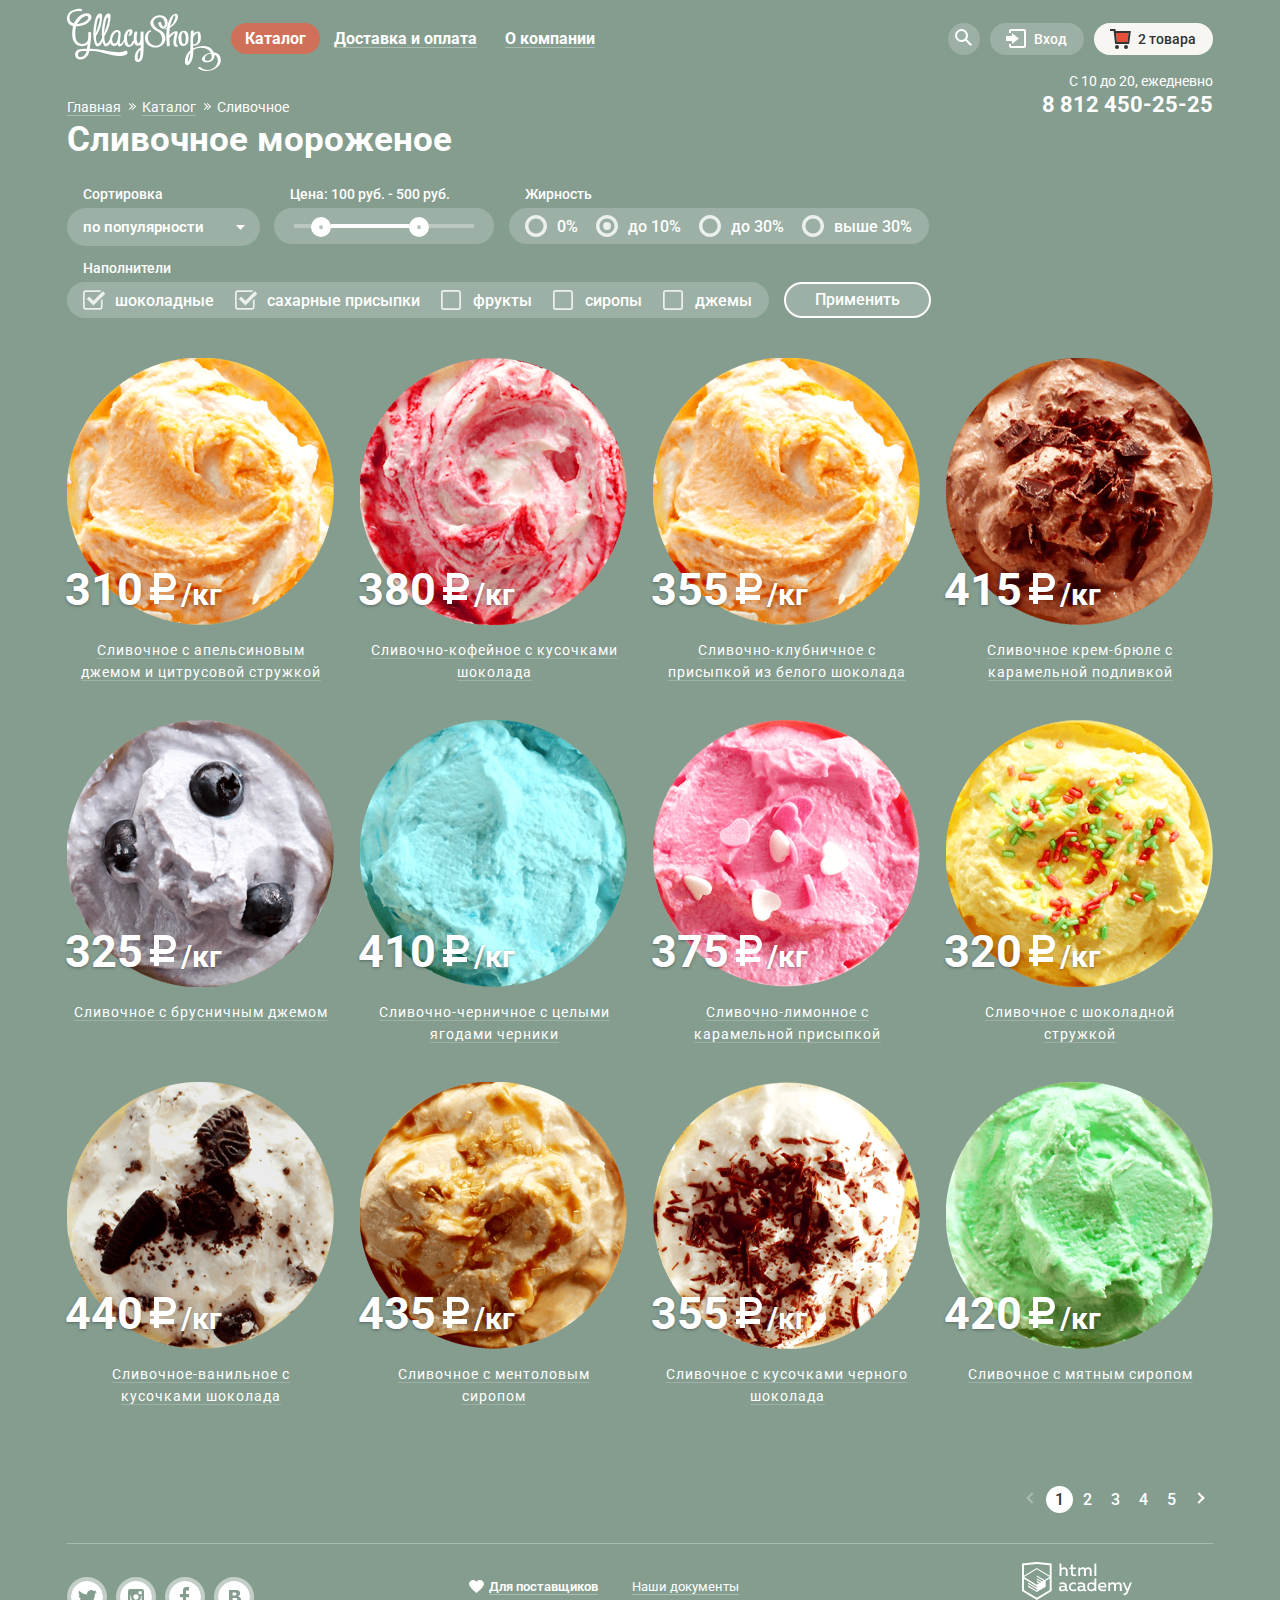
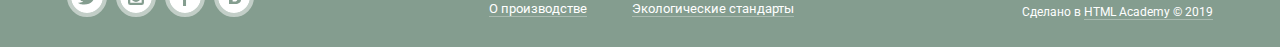
==== commit 75a722b5: "правки4" ====
--- a/catalog.html
+++ b/catalog.html
@@ -6,7 +6,7 @@
       <meta charset="utf-8">
       <title>Сливочное мороженое</title>
       <link rel="stylesheet" href="css/normalize.min.css">
-      <link rel="stylesheet" href="css/style.css">
+      <link rel="stylesheet" href="css/style.min.css">
       <link href="https://fonts.googleapis.com/css?family=Roboto:400,500,700&display=swap&subset=cyrillic" rel="stylesheet">
    </head>
    <body>
@@ -38,8 +38,8 @@
                      <form action="search.html" method="get" name="form_search">
                         <p class="visually-hidden">Поиск по сайту</p>
                         <label>
-                        <input type="search" name="search-results"  required/>
-                        <span>Что ищем?</span>
+                        <input type="search" name="search-results" placeholder="Что ищем?" required/>
+                        <span class="visually-hidden">Что ищем?</span>
                         </label>
                      </form>
                   </div>
@@ -50,12 +50,12 @@
                      <p class="visually-hidden">Вход в личный кабинет</p>
                      <form class="" name="form-entrance" action="index.html" method="post">
                         <label >
-                        <input type="email" id="entrance-email" name="email" required />
-                        <span>Электронная почта</span>
+                        <input type="email" id="entrance-email" name="email" placeholder="Электронная почта" required />
+                        <span class="visually-hidden">Электронная почта</span>
                         </label>
                         <label >
-                        <input type="password" name="password"  required/>
-                        <span>Введите пароль</span>
+                        <input type="password" name="password" placeholder="Введите пароль" required/>
+                        <span class="visually-hidden">Введите пароль</span>
                         </label>
                         <input type="submit" class="btn btn-small" value="Войти">
                         <div class="modal-entrance-links">
@@ -100,7 +100,7 @@
       </header>
       <main>
          <div class="container">
-            <ul class="breadcrumbs container">
+            <ul class="breadcrumbs">
                <li><a href="index.html" title="Главная">Главная</a></li>
                <li><a href="catalog.html" title="Каталог">Каталог</a></li>
                <li>Сливочное</li>
--- a/css/style.min.css
+++ b/css/style.min.css
@@ -0,0 +1 @@
+body{margin:0;font-style:normal;font-size:16px;line-height:22px;font-family:'Roboto',Arial,sans-serif;color:#323232;background-color:#849d8f}.main-title,.h1{margin-top:0;margin-bottom:26px;font-size:35px;line-height:41px;font-weight:700;color:#fff;background-color:inherit}.container{margin-right:auto;margin-left:auto;padding-right:27px;padding-left:27px;width:1200px;-webkit-box-sizing:border-box;box-sizing:border-box}.wrapper{margin-right:-13px;margin-left:-13px;margin-top:0;margin-bottom:0;display:-webkit-box;display:-ms-flexbox;display:flex;-ms-flex-wrap:wrap;flex-wrap:wrap;-webkit-box-sizing:border-box;box-sizing:border-box}.btn{display:inline-block;vertical-align:top;padding-top:10px;padding-bottom:10px;padding-right:25px;padding-left:25px;-webkit-box-sizing:border-box;box-sizing:border-box;font-size:18px;line-height:24px;font-weight:700;color:#fff;text-decoration:none;background-color:#f06441;background-image:-webkit-linear-gradient(90deg,#f26843 0,#e74a35 100%);background-image:-ms-linear-gradient(90deg,#f26843 0,#e74a35 100%);-webkit-box-shadow:0 2px 2px 0 rgba(172,16,0,0.64);box-shadow:0 2px 2px 0 rgba(172,16,0,0.64);border:transparent;border-radius:33px}.btn:hover,.btn:focus{color:#fff;background-image:-webkit-linear-gradient(90deg,#f58669 0,#ec6f5e 100%);background-image:-ms-linear-gradient(90deg,#f58669 0,#ec6f5e 100%);-webkit-box-shadow:0 2px 2px rgba(172,16,0,1);box-shadow:0 2px 2px rgba(172,16,0,1)}.btn:active{color:#fff;background-image:-webkit-linear-gradient(90deg,#d84732 0,#e1613e 100%);background-image:-ms-linear-gradient(90deg,#d84732 0,#e1613e 100%);-webkit-box-shadow:0 2px 2px 0 rgba(172,16,0,1);box-shadow:0 2px 2px 0 rgba(172,16,0,1)}.btn-small{padding-right:23px;padding-left:23px;font-size:18px}.btn-medium{padding-right:16px;padding-left:16px}.btn-large{padding-right:41px;padding-left:41px;font-size:32px;line-height:43px}img{max-width:100%;height:auto}.visually-hidden{position:absolute;margin:-1px;width:1px;height:1px;white-space:nowrap;overflow:hidden;border:0;padding:0;clip:rect(0 0 0 0);-webkit-clip-path:inset(50%);clip-path:inset(50%)}.header-block{position:relative;display:-webkit-box;display:-ms-flexbox;display:flex;-webkit-box-align:start;-ms-flex-align:start;align-items:start}.header-navigation{z-index:1;display:-webkit-box;display:-ms-flexbox;display:flex;-webkit-box-align:start;-ms-flex-align:start;align-items:start;-webkit-box-sizing:border-box;box-sizing:border-box}.logo{margin-right:10px;margin-top:8px;-ms-flex-negative:0;flex-shrink:0}.top-menu{margin:0;padding:0;margin-top:23px;display:-webkit-box;display:-ms-flexbox;display:flex;-ms-flex-wrap:wrap;flex-wrap:wrap;-webkit-box-align:end;-ms-flex-align:end;align-items:flex-end;list-style:none}.menu-item{position:relative;height:38px}.menu-item>a{position:relative;display:-webkit-box;display:-ms-flexbox;display:flex;-webkit-box-orient:vertical;-webkit-box-direction:normal;-ms-flex-direction:column;flex-direction:column;padding-right:14px;padding-left:14px;padding-top:7px;padding-bottom:7px;font-size:inherit;line-height:17px;font-weight:700;color:#fff;text-decoration:none;background-color:transparent;border-radius:32px}.menu-item>a::after{content:"";display:block;height:1px;padding-right:14px;padding-left:14px;background-color:rgba(255,255,255,0.3)}.menu-item:hover>a{color:#323232;background-color:#f7f6f3}.menu-item.current-menu>a{color:#fff;background-color:#d07058}.menu-item.current-menu>a::after,.menu-item:hover>a::after,.menu-item:active>a::after{display:none}.menu-item:hover .drop-down{display:block}.menu-item:active>a{background-color:rgba(248,247,244,0.988);-webkit-box-shadow:inset 0 2px 1px 0 rgba(105,105,105);box-shadow:inset 0 2px 1px 0 rgba(105,105,105);color:#323232}.drop-down{position:absolute;top:37px;left:-6px;z-index:3;display:none;width:143px;margin:0;padding:0;-webkit-box-sizing:border-box;box-sizing:border-box;-webkit-box-shadow:0 20px 20px 0 rgba(0,0,0,0.4);box-shadow:0 20px 20px 0 rgba(0,0,0,0.4);list-style:none;border-radius:4px;overflow:hidden}.drop-item a{display:block;padding-top:9px;padding-bottom:5px;padding-left:20px;padding-right:20px;-webkit-box-sizing:border-box;box-sizing:border-box;font-size:14px;line-height:16px;color:#323232;background-color:#f7f6f3;text-decoration:none}.drop-item:first-child a{position:relative;padding-top:11px;padding-bottom:11px;font-weight:700}.drop-item:nth-child(2) a{padding-top:13px}.drop-item:last-child a{padding-bottom:13px}.drop-item:first-child a::after{content:"";position:absolute;bottom:0;left:6px;display:block;width:128px;height:1px;background-color:rgba(0,0,0,0.2)}.drop-item a:hover,.drop-item a:focus{background-color:#fbded7}.drop-item a:active{background-color:#f6b5a5}.drop-item.current-menu_drop a{color:#fff;background-color:#d07058}.top-user{z-index:1;display:-webkit-box;display:-ms-flexbox;display:flex;-webkit-box-align:end;-ms-flex-align:end;align-items:flex-end;-ms-flex-negative:0;flex-shrink:0;margin:0;margin-top:23px;margin-left:auto;padding:0;list-style:none}.top-search,.top-cabinet,.top-cart{position:relative;height:38px}.top-search>a,.top-cabinet>a,.top-cart>a{position:relative;font-size:14px;line-height:16px;display:block;margin-left:10px;padding-top:8px;padding-bottom:8px;padding-right:17px;-webkit-box-sizing:border-box;box-sizing:border-box;font-weight:500;text-decoration:none;border-radius:32px}.top-cart>a,.top-cabinet>a{padding-left:44px}.top-search>a,.top-cabinet>a,.top-cart-empty>a{color:#fff;background-color:rgba(255,255,255,0.2)}.top-cart-full>a,.top-search:hover>a,.top-cabinet:hover>a,.top-search:focus>a,.top-cabinet:focus>a{color:#323232;background-color:rgba(248,247,244,0.988)}.top-cabinet>a{background-image:url(../img/icons/entrance1.svg);background-repeat:no-repeat;background-position:16px 6px}.top-cart-empty>a{background-image:url(../img/icons/basket.svg);background-repeat:no-repeat;background-position:16px 6px}.top-cart-full>a{background-image:url(../img/icons/basket-red.svg);background-repeat:no-repeat;background-position:16px 6px}.top-search>a{width:32px;height:32px;background-image:url(../img/icons/loupe.svg);background-repeat:no-repeat;background-position:7px 6px;border-radius:50%}.top-search:hover>a{background-image:url(../img/icons/loupe1.svg)}.top-cabinet:hover>a{background-image:url(../img/icons/entrance.svg)}.top-cabinet:hover .modal-entrance,.top-search:hover .modal-search,.top-cart-full:hover .small-cart{display:block}.modal{z-index:999;position:absolute;background-color:#f8f7f4;-webkit-box-shadow:0 20px 20px 0 rgba(0,0,0,0.4);box-shadow:0 20px 20px 0 rgba(0,0,0,0.4);border-radius:6px}.modal-entrance{top:36px;right:0;display:none;width:278px;padding-top:20px;padding-right:20px;padding-left:19px;padding-bottom:20px;-webkit-box-sizing:border-box;box-sizing:border-box}.modal-entrance form{display:-webkit-box;display:-ms-flexbox;display:flex;-ms-flex-wrap:wrap;flex-wrap:wrap}.modal-entrance-links{max-width:50%;margin-left:auto;-webkit-box-sizing:border-box;box-sizing:border-box;font-size:13px;line-height:20px}.modal-entrance-links a{color:#323232;border-bottom:1px solid rgba(50,50,50,0.3);text-decoration:none}.modal-entrance-links a:hover,.modal-entrance-links a:focus,.modal-entrance-links a:active{color:#e84d37;border-bottom:1px solid rgba(232,77,55,0.3)}.modal-search{top:37px;right:0;display:none;width:341px;padding-top:20px;padding-right:16px;padding-left:16px;padding-bottom:20px;-webkit-box-sizing:border-box;box-sizing:border-box}.modal-entrance input[type="password"],.modal-entrance input[type="email"],.modal-search input[type="search"],.modal-feedback input[type="text"],.modal-feedback input[type="email"],.modal-feedback textarea{width:100%;padding-top:8px;padding-left:14px;padding-right:14px;padding-bottom:8px;-webkit-box-sizing:border-box;box-sizing:border-box;font-size:14px;line-height:24px;color:#323232;background-color:#fff;border:1px solid #d3d3d3;border-radius:5px}.modal-feedback textarea{padding-top:14px;padding-bottom:18px}.modal-entrance input[type="password"],.modal-entrance input[type="email"],.modal-search input[type="search"],.modal-feedback input[type="text"],.modal-feedback input[type="email"]{height:44px}.modal-feedback input[type="text"],.modal-feedback input[type="email"]{width:267px}.modal-entrance label,.modal-search label,.modal-feedback label{position:relative;width:100%;display:inline-block;vertical-align:top}.modal-entrance label,.modal-feedback label{margin-bottom:20px}.modal-feedback input::-webkit-input-placeholder{color:#999;letter-spacing:1px}.modal-feedback input::-moz-placeholder{color:#999;letter-spacing:1px}.modal-feedback input:-moz-placeholder{color:#999;letter-spacing:1px}.modal-feedback input:-ms-input-placeholder{color:#999;letter-spacing:1px}.modal-feedback textarea::-webkit-input-placeholder{color:#999;letter-spacing:1px}.modal-feedback textarea::-moz-placeholder{color:#999;letter-spacing:1px}.modal-feedback textarea:-moz-placeholder{color:#999;letter-spacing:1px}.modal-feedback textarea:-ms-input-placeholder{color:#999;letter-spacing:1px}.modal-entrance input::-webkit-input-placeholder{color:#999;letter-spacing:1px}.modal-entrance input::-moz-placeholder{color:#999;letter-spacing:1px}.modal-entrance input:-moz-placeholder{color:#999;letter-spacing:1px}.modal-entrance input:-ms-input-placeholder{color:#999;letter-spacing:1px}.modal-search input::-webkit-input-placeholder{color:#999;letter-spacing:1px}.modal-search input::-moz-placeholder{color:#999;letter-spacing:1px}.modal-search input:-moz-placeholder{color:#999;letter-spacing:1px}.modal-search input:-ms-input-placeholder{color:#999;letter-spacing:1px}.subscription-form input::-webkit-input-placeholder{color:#999;letter-spacing:1px}.subscription-form input::-moz-placeholder{color:#999;letter-spacing:1px}.subscription-form input:-moz-placeholder{color:#999;letter-spacing:1px}.subscription-form input:-ms-input-placeholder{color:#999;letter-spacing:1px}.modal-entrance input[type="password"]:hover,.modal-entrance input[type="email"]:hover,.modal-search input[type="search"]:hover,.modal-feedback input[type="text"]:hover,.modal-feedback input[type="email"]:hover,.modal-feedback textarea:hover,.subscription-form input[type="email"]:hover{border-width:2px;border-color:#9a9a9a}.modal-entrance input[type="password"]:focus,.modal-entrance input[type="email"]:focus,.modal-search input[type="search"]:focus,.modal-feedback input[type="text"]:focus,.modal-feedback input[type="email"]:focus,.modal-feedback textarea:focus,.subscription-form input[type="email"]:focus{border-width:2px;border-color:rgba(46,136,228,0.5);outline:0}.modal-feedback textarea:hover,.modal-feedback textarea:focus{padding-top:13px;padding-bottom:17px}.modal-feedback{position:fixed;top:50%;left:50%;z-index:6;display:none;width:479px;margin-left:-238px;padding-top:15px;padding-right:25px;padding-bottom:25px;padding-left:25px;-webkit-box-sizing:border-box;box-sizing:border-box;border-radius:10px;transform:translate(0,-50%)}.modal-feedback form{display:-webkit-box;display:-ms-flexbox;display:flex;-webkit-box-orient:vertical;-webkit-box-direction:normal;-ms-flex-direction:column;flex-direction:column}.modal-feedback h2{margin-top:0;margin-bottom:20px;font-size:24px;line-height:28px;font-weight:500}.modal-feedback button{-ms-flex-item-align:end;align-self:flex-end}.modal-feedback .close{position:absolute;top:15px;left:444px;display:block;height:17px;width:17px;background-image:url(../img/icons/cross-big.svg)}.overlay{position:fixed;top:0;left:0;z-index:5;display:none;width:100%;height:100%;background-color:rgba(0,0,0,0.3)}.small-cart{top:37px;right:0;display:none;width:540px;padding-top:20px;padding-right:13px;padding-left:16px;padding-bottom:20px;-webkit-box-sizing:border-box;box-sizing:border-box;font-size:13px;line-height:16px;text-align:right;background-color:#f8f7f4}.small-cart a{color:#323232;text-decoration:none}.small-cart a:hover,.small-cart a:focus,.small-cart a:active{color:#e84d37}.small-cart .btn{color:#fff}.small-cart_items{margin:0;padding:0;-webkit-box-sizing:border-box;box-sizing:border-box;border-bottom:1px solid #cacac7;text-align:left;list-style:none}.small-cart_items li{display:-webkit-box;display:-ms-flexbox;display:flex;-ms-flex-wrap:nowrap;flex-wrap:nowrap;-webkit-box-align:center;-ms-flex-align:center;align-items:center;-webkit-box-pack:justify;-ms-flex-pack:justify;justify-content:space-between;margin-bottom:16px}.small-cart_items img{width:32px;height:32px;margin-right:13px;margin-left:13px}.small-cart_items button{width:13px;height:13px;background-color:#f8f7f4;background-image:url(../img/icons/cross-small.svg);background-repeat:no-repeat;border:transparent}.small-cart_item:first-child .small-cart__name{padding-top:0}.small-cart__name{-webkit-box-flex:1;-ms-flex-positive:1;flex-grow:1;margin-right:14px;padding-top:13px}.small-cart__name:first-child{padding-top:0}.small-cart__calculation{margin-right:15px;margin-left:13px;white-space:nowrap}.small-cart__price{color:#999}.small-cart__itemtotal{margin-right:19px;margin-left:13px;white-space:nowrap}.small-cart__total{padding-bottom:0;font-size:15px;font-weight:700;line-height:18px;text-align:right}.header-contacts{position:absolute;top:73px;right:0;width:200px;padding-right:27px}.header-contacts p{width:100%;margin-top:0;margin-bottom:4px;font-size:14px;line-height:16px;text-align:right;color:#fff;background-color:inherit}.header-contacts .top-phone{font-size:22px;line-height:24px;font-weight:700}.main-slider{position:relative;width:1200px;padding-right:27px;padding-left:27px;margin-right:auto;margin-left:auto;-webkit-box-sizing:border-box;box-sizing:border-box}.slider-list{margin:0;padding:0;list-style:none}.slider-item{position:relative;z-index:0;display:none;padding-bottom:41px;text-align:center}.slider-name{z-index:1;max-width:680px;margin-bottom:31px;margin-top:0;margin-left:auto;margin-right:auto;padding-top:312px;font-size:60px;line-height:60px;font-weight:700;color:#fff}.slider-switcher{position:absolute;bottom:60px;left:27px;margin:0;padding:0;list-style:none}.slider-switcher label{display:inline-block;vertical-align:bottom}.slider-switcher label+label{margin-left:5px}.slider-switcher label{padding:0;width:17px;height:17px;text-indent:-9999px;border:2px solid #fff;border-radius:50%;background-color:transparent}.slider-switcher label:hover{background-color:rgba(255,255,255,0.4)}.main-wrapper{min-width:940px;background-color:#849d8f;background-image:url("../img/morozhenki.png");background-repeat:no-repeat;background-position:top center;-webkit-transition:background-image .5s ease,background-color .5s ease;-o-transition:background-image .5s ease,background-color .5s ease;transition:background-image .5s ease,background-color .5s ease}#first-offer:checked~.main-wrapper{background-color:#849d8f;background-image:url(../img/morozhenki.png)}#second-offer:checked~.main-wrapper{background-color:#8996a6;background-image:url(../img/morozhenki2.png)}#third-offer:checked~.main-wrapper{background-color:#9d8b84;background-image:url(../img/morozhenki3.png)}#first-offer:checked~.main-wrapper #first-slide,#second-offer:checked~.main-wrapper #second-slide,#third-offer:checked~.main-wrapper #third-slide{display:block}#first-offer:checked~.main-wrapper .slider-switcher label[for="first-offer"],#second-offer:checked~.main-wrapper .slider-switcher label[for="second-offer"],#third-offer:checked~.main-wrapper .slider-switcher label[for="third-offer"]{background-color:#fff}.main-specials{margin-bottom:34px}.main-specials_list{padding:0;list-style:none}.main-specials_list li{z-index:1;display:-webkit-box;display:-ms-flexbox;display:flex;-webkit-box-orient:vertical;-webkit-box-direction:normal;-ms-flex-direction:column;flex-direction:column;-webkit-box-sizing:border-box;box-sizing:border-box;width:560px;margin-left:13px;margin-right:13px;padding-top:19px;padding-left:19px;padding-bottom:25px;padding-right:19px;background-repeat:no-repeat;background-position:0 0;background-size:cover;border-radius:16px}.main-specials_list li:nth-child(1){background-color:#bc0029;background-image:url(../img/strawberry-bg2.jpg)}.main-specials_list li:nth-child(2){background-color:#704c43;background-image:url(../img/shocolate-bg.jpg)}.main-specials_list h3{margin-bottom:18px;margin-top:0;font-size:35px;line-height:35px;font-weight:700;color:#fff;background-color:transparent}.main-specials_list p{-webkit-box-flex:1;-ms-flex-positive:1;flex-grow:1;margin-top:0;margin-bottom:44px;font-size:18px;line-height:22px;font-weight:700;color:#fff}.main-specials_list .btn{-ms-flex-item-align:end;align-self:flex-end}.main-hotproducts_list{margin-bottom:0;margin-top:0;padding:0;list-style:none}.main-hotproducts_list li{margin-bottom:37px}.catalog-item.hot:before{content:"";position:absolute;top:6px;left:13px;z-index:1;display:block;width:33px;height:33px;padding:14px;background-color:#fff;background-image:url(../img/hit.png);background-repeat:no-repeat;background-position:50% 50%;border-radius:50%}.catalog-item{position:relative;display:-webkit-box;display:-ms-flexbox;display:flex;-webkit-box-orient:vertical;-webkit-box-direction:normal;-ms-flex-direction:column;flex-direction:column;-webkit-box-align:center;-ms-flex-align:center;align-items:center;width:293px;padding-right:13px;padding-left:13px;padding-top:6px;-webkit-box-sizing:border-box;box-sizing:border-box;text-align:center}.catalog-item:hover{z-index:3;margin-bottom:-83px;background-color:rgba(248,247,244,0.2);-webkit-box-shadow:0 20px 20px 0 rgba(0,0,0,0.4);box-shadow:0 20px 20px 0 rgba(0,0,0,0.4);border-radius:4px}.catalog-item a{position:relative}.catalog-item__name{-webkit-box-flex:1;-ms-flex-positive:1;flex-grow:1;width:100%;padding-top:8px;padding-right:5px;padding-left:6px;-webkit-box-sizing:border-box;box-sizing:border-box;font-size:14px;line-height:22px;letter-spacing:1px;color:#fff;text-decoration:none;background-color:transparent}.catalog-item__name span{color:#fff;border-bottom:1px solid rgba(255,255,255,0.2)}.item-catalog__price{position:absolute;bottom:14px;left:-2px;margin:0;font-size:45px;line-height:45px;font-weight:700;color:#fff;text-shadow:0 1px 3px rgba(49,50,53,0.5)}.item-catalog__price span{position:relative;padding-left:38px;font-size:30px}.item-catalog__price span::before{content:"";position:absolute;bottom:6px;left:5px;width:32px;height:35px;background-image:url(../img/icons/ruble.svg)}.item-hover{display:none;margin-top:8px;margin-bottom:20px}.catalog-item:hover .item-hover{display:block}.main-advantages{margin-bottom:40px}.advantages-inside{padding-top:25px;padding-right:20px;padding-left:20px;padding-bottom:15px;background-color:#ede1c4;background-image:url(../img/waffle.jpg);background-repeat:repeat-x;border-radius:14px}.advantages-list{padding:0;-webkit-box-sizing:border-box;box-sizing:border-box;list-style:none}.advantages-inside h2{margin-top:0;margin-bottom:8px;font-size:24px;line-height:30px;font-weight:500}.advantages-item{position:relative;width:540px;padding-top:14px;padding-left:57px;margin-right:13px;margin-left:13px;margin-bottom:8px;-webkit-box-sizing:border-box;box-sizing:border-box}.advantages-item:before{content:"";position:absolute;top:0;left:0;width:50px;height:50px;background-repeat:no-repeat;background-position:0 0}.advantages-item:nth-child(1)::before{background-image:url(../img/icons/ice-cream.svg)}.advantages-item:nth-child(3)::before{background-image:url(../img/icons/leaf.svg)}.advantages-item:nth-child(2)::before{background-image:url(../img/icons/cow.svg)}.advantages-item:nth-child(4)::before{background-image:url(../img/icons/thermometer.svg)}.main-news,.main-subscription{position:relative;width:560px;margin-right:13px;margin-left:13px;margin-bottom:39px;-webkit-box-sizing:border-box;box-sizing:border-box;background-repeat:no-repeat;background-size:cover;border-radius:14px}.main-subscription form{display:-webkit-box;display:-ms-flexbox;display:flex}.main-news{padding-top:24px;padding-right:20px;padding-bottom:24px;padding-left:19px;background-color:#fff;background-image:url(../img/bg-strawberry.png)}.main-subscription .btn{margin-left:auto}.main-news h2{margin-top:0;margin-bottom:0;font-size:16px;line-height:22px;font-weight:500}.main-news a{display:block;margin-top:3px;padding-right:240px;font-size:24px;line-height:30px;font-weight:700;color:#323232;text-decoration:underline}.main-news a:hover,.main-news a:focus,.main-news a:active{color:#e84d37}.main-subscription{padding-top:35px;padding-right:27px;padding-bottom:40px;padding-left:27px;background-color:#f8f7f4;background-image:url(../img/post.png);background-repeat:no-repeat;background-size:cover}.main-subscription h2{margin-top:0;margin-bottom:35px;font-size:16px;line-height:22px;font-weight:400;color:#5a5a5a;background-color:#f8f7f4}.subscription-form input[type="email"]{height:44px;width:100%;padding-top:8px;padding-left:14px;padding-right:14px;padding-bottom:8px;-webkit-box-sizing:border-box;box-sizing:border-box;font-size:14px;line-height:24px;color:#323232;background-color:#fff;border:1px solid #d3d3d3;border-radius:5px}.subscription-form{position:relative;display:inline-block;width:368px;vertical-align:top;-webkit-box-sizing:border-box;box-sizing:border-box}.subscription-form span{position:absolute;top:10px;left:13px;display:block;font-size:13px;line-height:24px;letter-spacing:1px;color:#999;background-color:inherit}.map{position:relative;z-index:0;width:100%;background-color:inherit;background-image:url(../img/map-image.png);background-repeat:no-repeat;background-size:cover}.map .container{display:-webkit-box;display:-ms-flexbox;display:flex}.main-adress{display:-webkit-box;display:-ms-flexbox;display:flex;-webkit-box-orient:vertical;-webkit-box-direction:normal;-ms-flex-direction:column;flex-direction:column;width:302px;margin-top:63px;margin-bottom:63px;margin-left:auto;padding-top:30px;padding-right:25px;padding-bottom:30px;padding-left:25px;-webkit-box-sizing:border-box;box-sizing:border-box;background-color:#fff;border-radius:10px}.main-adress p{margin-top:0;margin-bottom:0;font-size:14px;line-height:20px;font-weight:400}.main-adress .adress-bold{font-size:18px;line-height:24px;font-weight:700}.adress-bold.adress{margin-bottom:18px;margin-top:0}.adress-bold.phone{margin-bottom:3px;margin-top:4px}.main-adress p+.btn{margin-top:23px}.main-fotter{display:-webkit-box;display:-ms-flexbox;display:flex;-webkit-box-pack:justify;-ms-flex-pack:justify;justify-content:space-between;-webkit-box-align:center;-ms-flex-align:center;align-items:center;-ms-flex-wrap:wrap;flex-wrap:wrap;padding-bottom:25px}.main-fotter::before{content:"";display:block;-ms-flex-item-align:stretch;-ms-grid-row-align:stretch;align-self:stretch;width:100%;height:1px;margin-bottom:28px;background-color:rgba(255,255,255,0.3)}.social{display:-webkit-box;display:-ms-flexbox;display:flex;margin:0;padding:0;list-style:none}.social li{-webkit-box-sizing:border-box;box-sizing:border-box}.social li+li{margin-left:9px}.social a{display:block;width:40px;height:40px;-webkit-box-sizing:border-box;box-sizing:border-box;background-color:transparent;border:4px solid rgba(255,255,255,0.5);border-radius:50%;text-decoration:none}.social a:hover,.social a:focus{border:4px solid rgba(255,255,255,0.75)}.social a:active{border:4px solid #fff}.bottom-menu{display:-webkit-box;display:-ms-flexbox;display:flex;-ms-flex-wrap:wrap;flex-wrap:wrap}.bottom-menu,.bottom-submenu{margin:0;padding:0;list-style:none}.bottom-submenu{padding-right:14px}.bottom-menu li{position:relative}.bottom-submenu:first-child li{padding-left:20px}.bottom-menu__heart a{font-weight:600}.bottom-menu__heart a::before{content:"";position:absolute;bottom:4px;left:0;width:15px;height:13px;background-image:url(../img/icons/heart.svg)}.bottom-menu a{font-size:13px;line-height:18px}.bottom-menu a,.main-created a{color:#fff;background-color:inherit;text-decoration:none;border-bottom:1px solid rgba(255,255,255,0.3)}.bottom-menu a:hover,.bottom-menu a:focus,.bottom-menu a:active,.main-created a:hover,.main-created a:focus,.main-created a:active{color:#ffbc9e;border-bottom:1px solid rgba(255,188,158,0.3)}.main-created span,.main-created a{font-size:12px;line-height:18px;color:#fff;background-color:inherit}.main-created{margin:0;margin-top:-10px}.main-created img{display:block}.breadcrumbs{display:-webkit-box;display:-ms-flexbox;display:flex;-ms-flex-wrap:wrap;flex-wrap:wrap;margin-right:277px;margin-top:21px;margin-bottom:4px;padding:0;list-style:none}.breadcrumbs li{position:relative}.breadcrumbs li+li{padding-left:21px}.breadcrumbs li+li::before,.breadcrumbs li+li::after{content:"";position:absolute;top:5px;width:4px;height:4px;background-color:inherit;border-top:1px solid #fff;border-right:1px solid #fff;-webkit-transform:rotate(45deg);-ms-transform:rotate(45deg);transform:rotate(45deg)}.breadcrumbs li+li::before{left:6px}.breadcrumbs li+li::after{left:9px}.breadcrumbs a,.breadcrumbs li{font-size:14px;line-height:16px;color:#fff;background-color:inherit}.breadcrumbs a{text-decoration:none;border-bottom:1px solid rgba(255,255,255,0.3)}.breadcrumbs a:hover,.breadcrumbs a:focus,.breadcrumbs a:active{color:#ffbc9e;border-bottom:1px solid rgba(255,188,158,0.3)}.catalog-list{margin-bottom:48px;margin-top:0;padding:0;list-style:none}.catalog-list li{margin-bottom:31px}.pagination{display:-webkit-box;display:-ms-flexbox;display:flex;-webkit-box-pack:end;-ms-flex-pack:end;justify-content:flex-end;margin-bottom:30px;margin-top:0;padding:0;list-style:none}.pagination li{width:27px;height:27px;margin-left:1px;text-align:center;background-color:transparent;border-radius:50%}.pagination-link{position:relative;display:block;padding:5px 6px;font-size:16px;line-height:18px;font-weight:500;color:#fff;text-decoration:none;background-color:transparent;border-radius:50%;cursor:pointer}.pagination li:hover,.pagination li:focus{background-color:#fff;background-color:rgba(255,255,255,0.3)}.pagination li:active,.pagination .current{color:#323232;background-color:#fff}.current .pagination-link,.pagination-link:active{color:#323232}.pagination .pagination-previous::before,.pagination .pagination-next::before{content:"";position:absolute;top:8px;width:6px;height:6px;-webkit-transform:rotate(45deg);-ms-transform:rotate(45deg);transform:rotate(45deg)}.pagination .pagination-previous:not([href])::before,.pagination .pagination-next:not([href])::before{opacity:.3}.pagination .pagination-previous::before{left:10px;border-left:2px solid #fff;border-bottom:2px solid #fff;border-right:transparent;border-top:transparent}.pagination .pagination-next::before{right:10px;border-right:2px solid #fff;border-top:2px solid #fff;border-left:transparent;border-bottom:transparent}.shop-filter{margin-bottom:34px}.shop-filter__form{display:-webkit-box;display:-ms-flexbox;display:flex;-ms-flex-wrap:wrap;flex-wrap:wrap;-webkit-box-pack:start;-ms-flex-pack:start;justify-content:flex-start}.shop-filter__name{display:block;margin-bottom:6px;padding-left:16px;font-size:14px;line-height:16px;font-weight:500;color:#fff;background-color:inherit}.shop-filter__fieldset{border:0;margin:0;padding:0}.shop-filter__block{margin-right:15px;margin-bottom:0;padding-top:7px;padding-right:17px;padding-bottom:7px;padding-left:16px;background-color:rgba(255,255,255,0.2);border-radius:32px;overflow:hidden}.select{position:relative;display:block;margin-right:14px;margin-bottom:14px}.select select{position:relative;padding-top:10px;padding-right:42px;padding-bottom:10px;padding-left:16px;-webkit-appearance:none;-moz-appearance:none;font-size:15px;line-height:18px;font-weight:600;color:#fff;background-color:rgba(255,255,255,0.2);border:0;border-radius:33px}.select select::-ms-expand{display:none}.select:after{content:"";position:absolute;top:17px;right:15px;width:9px;height:5px;background-image:url(../img/icons/select-arrow.svg)}.select:hover select,.select:focus select{color:#323232;background-color:#fff;outline:0}.select:hover::after,.select:focus::after{background-image:url(../img/icons/select-arrow1.svg)}.select option{padding-top:3px;padding-bottom:3px;font-size:14px;line-height:16px;font-weight:400;color:#323232}.select option:hover{background-color:#1e90ff}.shop-filter__block label{position:relative;margin-right:14px;padding-left:32px;vertical-align:middle;font-size:16px;line-height:18px;font-weight:500;color:#fff;background-color:transparent;cursor:pointer}.shop-filter__block.checkboxes label{margin-right:17px}.shop-filter__block label:last-child{margin-right:0}.radio-btn{content:"";position:absolute;top:-2px;left:0;display:block;width:22px;height:22px;background-image:url(../img/icons/radio-off.svg);background-repeat:no-repeat;opacity:.8}.shop-filter__block input[type="radio"]:checked~.radio-btn{background-image:url(../img/icons/radio-on.svg)}.check-btn{content:"";position:absolute;top:-1px;left:0;display:block;width:23px;height:20px;background-image:url(../img/icons/checkbox-off.svg);background-repeat:no-repeat;opacity:.8}.shop-filter__block input[type="checkbox"]:checked~.check-btn{background-image:url(../img/icons/checkbox-on.svg)}.check-btn:focus,.radio-btn:focus,.check-btn:focus-within,.radio-btn:focus-within,.check-btn:hover,.radio-btn:hover{opacity:1}.shop-filter__block:focus,.shop-filter__block:focus-within{outline:1px solid #fff}.shop-filter__block input[type="checkbox"]:checked:disabled~.check-btn,.shop-filter__block input[type="checkbox"]:disabled~.check-btn,.shop-filter__block input[type="radio"]:checked:disabled~.radio-btn,.shop-filter__block input[type="radio"]:disabled~.radio-btn{opacity:.4}.shop-filter__block input[type="checkbox"]:focus~.check-btn,.shop-filter__block input[type="checkbox"]:focus~.check-btn,.shop-filter__block input[type="radio"]:focus-within~.radio-btn,.shop-filter__block input[type="radio"]:focus-within~.radio-btn{opacity:1}.shop-filter__form input[type="submit"]{-ms-flex-item-align:end;align-self:flex-end;padding-top:7px;padding-right:29px;padding-bottom:7px;padding-left:29px;font-size:16px;line-height:18px;font-weight:500;color:#fff;background-color:rgba(255,255,255,0.2);border:2px solid #fff;border-radius:22px}.shop-filter__form input[type="submit"]:hover,.shop-filter__form input[type="submit"]:focus{color:#000;background-color:#fff;outline:0}.shop-filter__form input[type="submit"]:active{padding-top:10px;padding-right:31px;padding-bottom:10px;padding-left:29px;color:#000;background-color:#fff;border:0;-webkit-box-shadow:inset 0 2px 1px #696969;box-shadow:inset 0 2px 1px #696969}.shop-filter__block.range{display:block;padding-top:16px;padding-right:20px;padding-bottom:16px;padding-left:20px}.range-label:focus .shop-filter__block.range{outline:1px solid #fff}.shop-filter__block.range:focus,.shop-filter__block.range:focus-within{outline:-webkit-focus-ring-color auto 1px}.range-indicator{position:relative;display:block;width:180px;height:4px;background-color:rgba(255,255,255,0.3)}.range-indicator__inside{position:absolute;top:0;left:37px;display:block;width:78px;height:4px;background-color:#fff}.range-indicator__inside::before,.range-indicator__inside::after{content:"";position:absolute;top:-7px;width:4px;height:4px;border-radius:50%;border:8px solid #fff;cursor:pointer}.range-indicator__inside::before{left:-20px}.range-indicator__inside::after{left:78px}.content a{color:#323232;border-bottom:1px solid rgba(50,50,50,0.3);text-decoration:none}.content a:hover,.content a:focus,.content a:active{color:#ffbc9e;border-bottom:1px solid rgba(255,188,158,0.3)}.modal-show{display:block;-webkit-animation-name:floatUnder;animation-name:floatUnder;-webkit-animation-duration:.6s;animation-duration:.6s}@-webkit-keyframes floatUnder{0%{-webkit-transform:translate(150px,80px) scale(0.6);transform:translate(150px,80px) scale(0.6);z-index:-1}50%{-webkit-transform:translate(-50px,-25%) scale(0.90);transform:translate(-50px,-25%) scale(0.90);z-index:3}100%{-webkit-transform:translate(0,-50%) scale(1);transform:translate(0,-50%) scale(1);z-index:4}}@keyframes floatUnder{0%{-webkit-transform:translate(150px,80px) scale(0.6);transform:translate(150px,80px) scale(0.6);z-index:-1}50%{-webkit-transform:translate(-50px,-25%) scale(0.90);transform:translate(-50px,-25%) scale(0.90);z-index:3}100%{-webkit-transform:translate(0,-50%) scale(1);transform:translate(0,-50%) scale(1);z-index:4}}.modal-feedback.modal-show~.overlay{display:block;-webkit-animation-name:overlayOpacity;animation-name:overlayOpacity;-webkit-animation-duration:1s;animation-duration:1s}.modal-error{-webkit-animation-name:modalError;animation-name:modalError;-webkit-animation-duration:.5s;animation-duration:.5s}@-webkit-keyframes modalError{0%{-webkit-transform:translate(-10px,-50%);-ms-transform:translate(-10px,-50%);transform:translate(-10px,-50%)}25%{-webkit-transform:translate(10px,-50%);-ms-transform:translate(10px,-50%);transform:translate(10px,-50%)}75%{-webkit-transform:translate(-10px,-50%);-ms-transform:translate(-10px,-50%);transform:translate(-10px,-50%)}100%{-webkit-transform:translate(10px,-50%);-ms-transform:translate(10px,-50%);transform:translate(10px,-50%)}}@keyframes modalError{0%{-webkit-transform:translate(-10px,-50%);-ms-transform:translate(-10px,-50%);transform:translate(-10px,-50%)}25%{-webkit-transform:translate(10px,-50%);-ms-transform:translate(10px,-50%);transform:translate(10px,-50%)}75%{-webkit-transform:translate(-10px,-50%);-ms-transform:translate(-10px,-50%);transform:translate(-10px,-50%)}100%{-webkit-transform:translate(10px,-50%);-ms-transform:translate(10px,-50%);transform:translate(10px,-50%)}}@-webkit-keyframes overlayOpacity{0%{opacity:.15}50%{opacity:.25}100%{opacity:.3}}@keyframes overlayOpacity{0%{opacity:.15}50%{opacity:.25}100%{opacity:.3}}.map-iframe{position:absolute;top:0;left:0;z-index:-1;width:100%;border:0;frameborder:0}
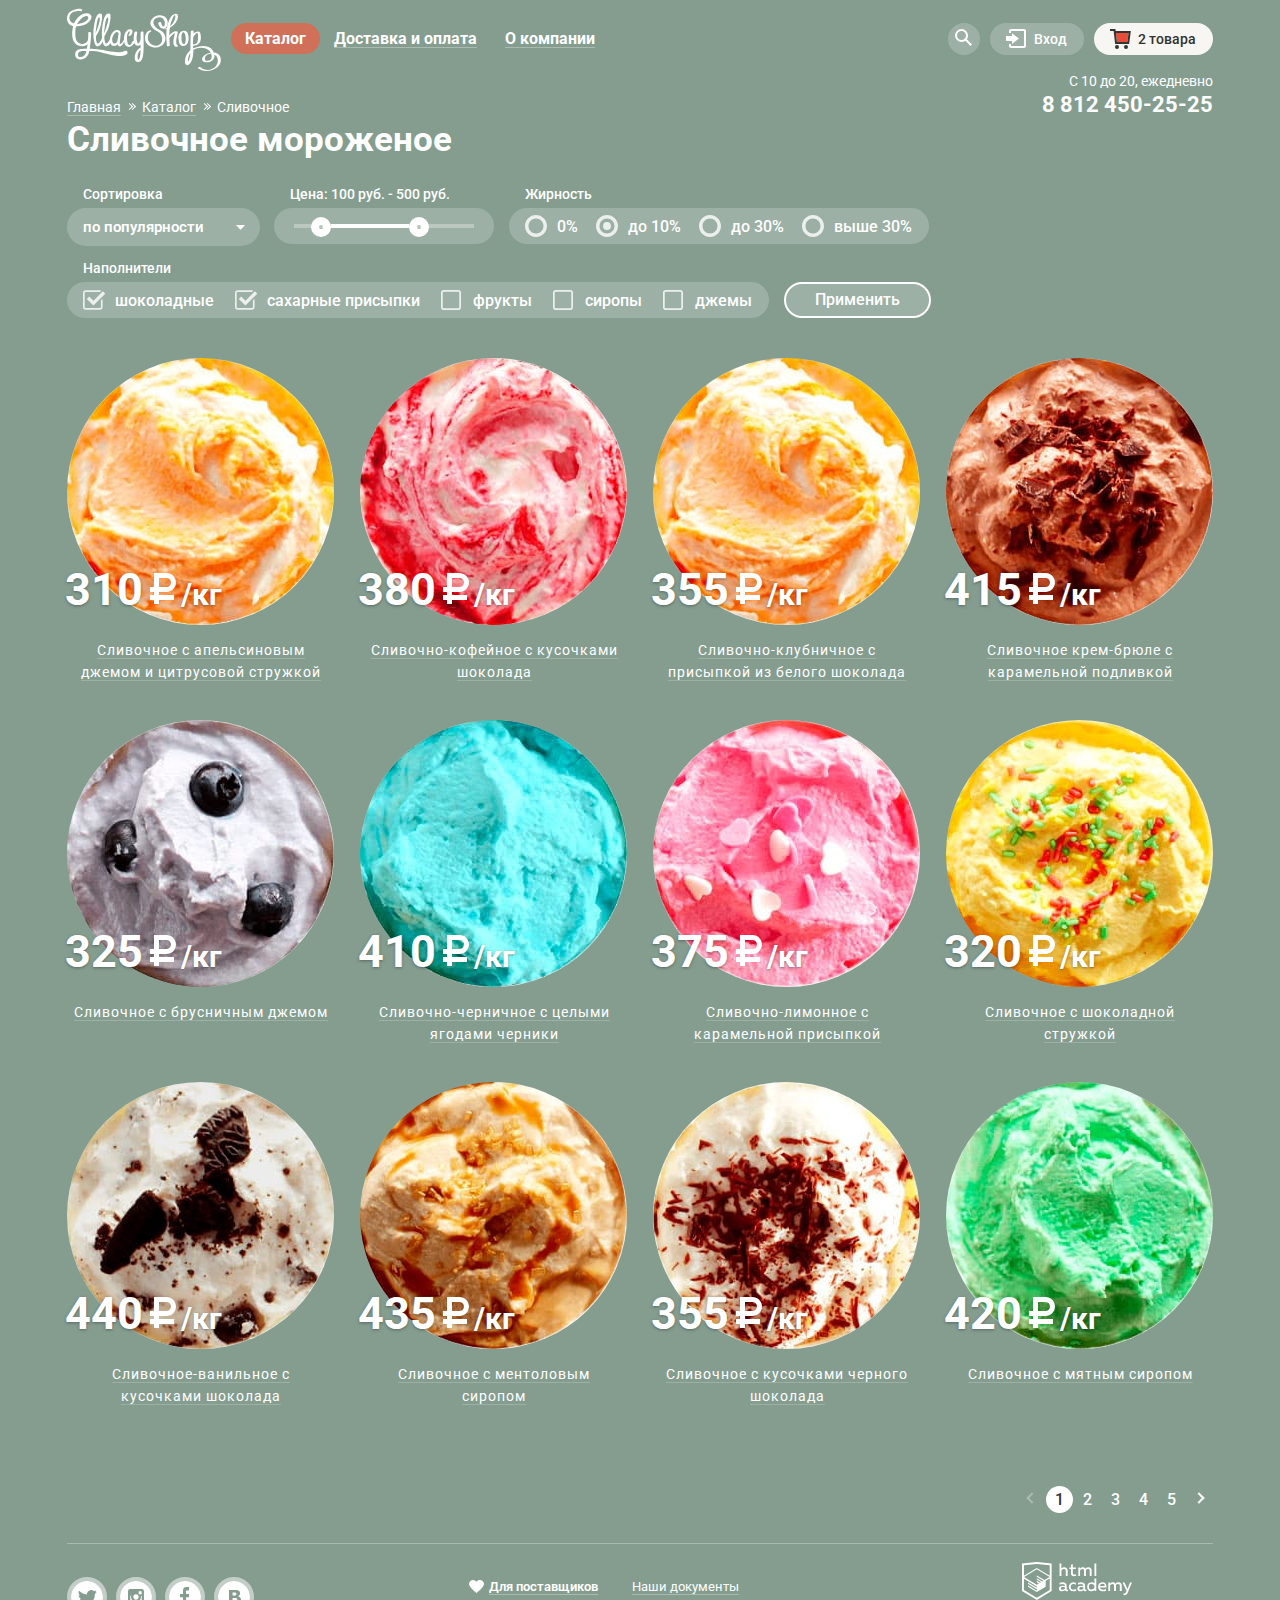
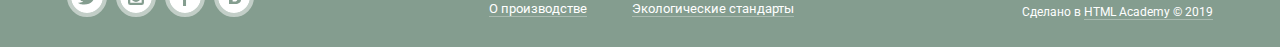
==== commit 36a94574: "исправлены картинки, состояние фокуса, наведение на ссылки" ====
--- a/catalog.html
+++ b/catalog.html
@@ -72,7 +72,7 @@
                      <ul  class="small-cart_items">
                         <li class="small-cart_item">
                            <button type="button" value="delete" aria-label="Удалить из корзины"></button>
-                           <img src="img/1.png" alt="Пломбир с апельсиновым джемом" width="32" height="32"/>
+                           <img src="img/1.jpg" alt="Пломбир с апельсиновым джемом" width="32" height="32"/>
                            <a href="catalog/orange.html" title="Пломбир с апельсиновым джемом" class="small-cart__name">Пломбир с апельсиновым джемом</a>
                            <div class="small-cart__calculation">1,5 кг х <span class="small-cart__price">200 руб.</span></div>
                            <div class="small-cart__itemtotal">300 руб.</div>
@@ -124,7 +124,7 @@
                   <label class="range-label"><span class="shop-filter__name ">Цена: 100 руб. - 500 руб.</span>
                   <span class="shop-filter__block range">
                   <span class="range-indicator">
-                  <span class="range-indicator__inside"></span>
+                  <span class="range-indicator__inside"><span tabindex="0"></span><span tabindex="0"></span></span>
                   </span>
                   </span>
                   </label>
@@ -181,7 +181,7 @@
                <li>
                   <div class="catalog-item">
                      <a href="#" title="">
-                        <img src="img/1.png" alt="ice-cream name" class="catalog-item__image" width="267" height="267"/>
+                        <img src="img/1.jpg" alt="ice-cream name" class="catalog-item__image" width="267" height="267"/>
                         <p class="item-catalog__price">310<span>/кг</span></p>
                      </a>
                      <a href="#" title="" class="catalog-item__name"><span>Сливочное с апельсиновым джемом и цитрусовой стружкой</span></a>
@@ -191,7 +191,7 @@
                <li>
                   <div class="catalog-item">
                      <a href="#" title="">
-                        <img src="img/1-1.png" class="catalog-item__image" alt="ice-cream name" width="267" height="267" />
+                        <img src="img/1-1.jpg" class="catalog-item__image" alt="ice-cream name" width="267" height="267" />
                         <p class="item-catalog__price">380<span>/кг</span></p>
                      </a>
                      <a href="#" title="" class="catalog-item__name"><span>Сливочно-кофейное с кусочками шоколада</span></a>
@@ -201,7 +201,7 @@
                <li>
                   <div class="catalog-item">
                      <a href="#" title="">
-                        <img src="img/1-2.png" alt="ice-cream name" class="catalog-item__image"  width="267" height="267"/>
+                        <img src="img/1-2.jpg" alt="ice-cream name" class="catalog-item__image"  width="267" height="267"/>
                         <p class="item-catalog__price">355<span>/кг</span></p>
                      </a>
                      <a href="#" title="" class="catalog-item__name"><span>Сливочно-клубничное с присыпкой из белого шоколада</span></a>
@@ -211,7 +211,7 @@
                <li>
                   <div class="catalog-item">
                      <a href="#" title="">
-                        <img src="img/2.png" alt="ice-cream name" class="catalog-item__image"  width="267" height="267"/>
+                        <img src="img/2.jpg" alt="ice-cream name" class="catalog-item__image"  width="267" height="267"/>
                         <p class="item-catalog__price">415<span>/кг</span></p>
                      </a>
                      <a href="#" title="" class="catalog-item__name"><span>Сливочное крем-брюле с карамельной подливкой</span></a>
@@ -221,7 +221,7 @@
                <li>
                   <div class="catalog-item">
                      <a href="#" title="">
-                        <img src="img/2-1.png" alt="ice-cream name" class="catalog-item__image"  width="267" height="267"/>
+                        <img src="img/2-1.jpg" alt="ice-cream name" class="catalog-item__image"  width="267" height="267"/>
                         <p class="item-catalog__price">325<span>/кг</span></p>
                      </a>
                      <a href="#" title="" class="catalog-item__name"><span>Сливочное с брусничным джемом</span></a>
@@ -231,7 +231,7 @@
                <li>
                   <div class="catalog-item">
                      <a href="#" title="">
-                        <img src="img/2-2.png" alt="ice-cream name" class="catalog-item__image"  width="267" height="267"/>
+                        <img src="img/2-2.jpg" alt="ice-cream name" class="catalog-item__image"  width="267" height="267"/>
                         <p class="item-catalog__price">410<span>/кг</span></p>
                      </a>
                      <a href="#" title="" class="catalog-item__name"><span>Сливочно-черничное с целыми ягодами черники</span></a>
@@ -241,7 +241,7 @@
                <li >
                   <div class="catalog-item">
                      <a href="#" title="">
-                        <img src="img/3.png" alt="ice-cream name" class="catalog-item__image"  width="267" height="267"/>
+                        <img src="img/3.jpg" alt="ice-cream name" class="catalog-item__image"  width="267" height="267"/>
                         <p class="item-catalog__price">375<span>/кг</span></p>
                      </a>
                      <a href="#" title="" class="catalog-item__name"><span>Сливочно-лимонное с карамельной присыпкой</span></a>
@@ -251,7 +251,7 @@
                <li >
                   <div class="catalog-item">
                      <a href="#" title="">
-                        <img src="img/3-1.png" alt="ice-cream name" class="catalog-item__image"  width="267" height="267"/>
+                        <img src="img/3-1.jpg" alt="ice-cream name" class="catalog-item__image"  width="267" height="267"/>
                         <p class="item-catalog__price">320<span>/кг</span></p>
                      </a>
                      <a href="#" title="" class="catalog-item__name"><span>Сливочное с шоколадной стружкой</span></a>
@@ -261,7 +261,7 @@
                <li>
                   <div class="catalog-item">
                      <a href="#" title="">
-                        <img src="img/3-2.png" alt="ice-cream name" class="catalog-item__image"  width="267" height="267"/>
+                        <img src="img/3-2.jpg" alt="ice-cream name" class="catalog-item__image"  width="267" height="267"/>
                         <p class="item-catalog__price">440<span>/кг</span></p>
                      </a>
                      <a href="#" title="" class="catalog-item__name"><span>Сливочное-ванильное с кусочками шоколада</span></a>
@@ -271,7 +271,7 @@
                <li>
                   <div class="catalog-item">
                      <a href="#" title="">
-                        <img src="img/4.png" alt="ice-cream name" class="catalog-item__image"  width="267" height="267"/>
+                        <img src="img/4.jpg" alt="ice-cream name" class="catalog-item__image"  width="267" height="267"/>
                         <p class="item-catalog__price">435<span>/кг</span></p>
                      </a>
                      <a href="#" title="" class="catalog-item__name"><span>Сливочное с ментоловым сиропом</span></a>
@@ -281,7 +281,7 @@
                <li>
                   <div class="catalog-item">
                      <a href="#" title="">
-                        <img src="img/4-1.png" alt="ice-cream name" class="catalog-item__image"  width="267" height="267" />
+                        <img src="img/4-1.jpg" alt="ice-cream name" class="catalog-item__image"  width="267" height="267" />
                         <p class="item-catalog__price">355<span>/кг</span></p>
                      </a>
                      <a href="#" title="" class="catalog-item__name"><span>Сливочное с кусочками черного шоколада</span></a>
@@ -291,7 +291,7 @@
                <li >
                   <div class="catalog-item">
                      <a href="#" title="">
-                        <img src="img/4-2.png" alt="ice-cream name" class="catalog-item__image"  width="267" height="267"/>
+                        <img src="img/4-2.jpg" alt="ice-cream name" class="catalog-item__image"  width="267" height="267"/>
                         <p class="item-catalog__price">420<span>/кг</span></p>
                      </a>
                      <a href="#" title="" class="catalog-item__name"><span>Сливочное с мятным сиропом</span></a>
--- a/css/style.min.css
+++ b/css/style.min.css
@@ -1 +1 @@
-body{margin:0;font-style:normal;font-size:16px;line-height:22px;font-family:'Roboto',Arial,sans-serif;color:#323232;background-color:#849d8f}.main-title,.h1{margin-top:0;margin-bottom:26px;font-size:35px;line-height:41px;font-weight:700;color:#fff;background-color:inherit}.container{margin-right:auto;margin-left:auto;padding-right:27px;padding-left:27px;width:1200px;-webkit-box-sizing:border-box;box-sizing:border-box}.wrapper{margin-right:-13px;margin-left:-13px;margin-top:0;margin-bottom:0;display:-webkit-box;display:-ms-flexbox;display:flex;-ms-flex-wrap:wrap;flex-wrap:wrap;-webkit-box-sizing:border-box;box-sizing:border-box}.btn{display:inline-block;vertical-align:top;padding-top:10px;padding-bottom:10px;padding-right:25px;padding-left:25px;-webkit-box-sizing:border-box;box-sizing:border-box;font-size:18px;line-height:24px;font-weight:700;color:#fff;text-decoration:none;background-color:#f06441;background-image:-webkit-linear-gradient(90deg,#f26843 0,#e74a35 100%);background-image:-ms-linear-gradient(90deg,#f26843 0,#e74a35 100%);-webkit-box-shadow:0 2px 2px 0 rgba(172,16,0,0.64);box-shadow:0 2px 2px 0 rgba(172,16,0,0.64);border:transparent;border-radius:33px}.btn:hover,.btn:focus{color:#fff;background-image:-webkit-linear-gradient(90deg,#f58669 0,#ec6f5e 100%);background-image:-ms-linear-gradient(90deg,#f58669 0,#ec6f5e 100%);-webkit-box-shadow:0 2px 2px rgba(172,16,0,1);box-shadow:0 2px 2px rgba(172,16,0,1)}.btn:active{color:#fff;background-image:-webkit-linear-gradient(90deg,#d84732 0,#e1613e 100%);background-image:-ms-linear-gradient(90deg,#d84732 0,#e1613e 100%);-webkit-box-shadow:0 2px 2px 0 rgba(172,16,0,1);box-shadow:0 2px 2px 0 rgba(172,16,0,1)}.btn-small{padding-right:23px;padding-left:23px;font-size:18px}.btn-medium{padding-right:16px;padding-left:16px}.btn-large{padding-right:41px;padding-left:41px;font-size:32px;line-height:43px}img{max-width:100%;height:auto}.visually-hidden{position:absolute;margin:-1px;width:1px;height:1px;white-space:nowrap;overflow:hidden;border:0;padding:0;clip:rect(0 0 0 0);-webkit-clip-path:inset(50%);clip-path:inset(50%)}.header-block{position:relative;display:-webkit-box;display:-ms-flexbox;display:flex;-webkit-box-align:start;-ms-flex-align:start;align-items:start}.header-navigation{z-index:1;display:-webkit-box;display:-ms-flexbox;display:flex;-webkit-box-align:start;-ms-flex-align:start;align-items:start;-webkit-box-sizing:border-box;box-sizing:border-box}.logo{margin-right:10px;margin-top:8px;-ms-flex-negative:0;flex-shrink:0}.top-menu{margin:0;padding:0;margin-top:23px;display:-webkit-box;display:-ms-flexbox;display:flex;-ms-flex-wrap:wrap;flex-wrap:wrap;-webkit-box-align:end;-ms-flex-align:end;align-items:flex-end;list-style:none}.menu-item{position:relative;height:38px}.menu-item>a{position:relative;display:-webkit-box;display:-ms-flexbox;display:flex;-webkit-box-orient:vertical;-webkit-box-direction:normal;-ms-flex-direction:column;flex-direction:column;padding-right:14px;padding-left:14px;padding-top:7px;padding-bottom:7px;font-size:inherit;line-height:17px;font-weight:700;color:#fff;text-decoration:none;background-color:transparent;border-radius:32px}.menu-item>a::after{content:"";display:block;height:1px;padding-right:14px;padding-left:14px;background-color:rgba(255,255,255,0.3)}.menu-item:hover>a{color:#323232;background-color:#f7f6f3}.menu-item.current-menu>a{color:#fff;background-color:#d07058}.menu-item.current-menu>a::after,.menu-item:hover>a::after,.menu-item:active>a::after{display:none}.menu-item:hover .drop-down{display:block}.menu-item:active>a{background-color:rgba(248,247,244,0.988);-webkit-box-shadow:inset 0 2px 1px 0 rgba(105,105,105);box-shadow:inset 0 2px 1px 0 rgba(105,105,105);color:#323232}.drop-down{position:absolute;top:37px;left:-6px;z-index:3;display:none;width:143px;margin:0;padding:0;-webkit-box-sizing:border-box;box-sizing:border-box;-webkit-box-shadow:0 20px 20px 0 rgba(0,0,0,0.4);box-shadow:0 20px 20px 0 rgba(0,0,0,0.4);list-style:none;border-radius:4px;overflow:hidden}.drop-item a{display:block;padding-top:9px;padding-bottom:5px;padding-left:20px;padding-right:20px;-webkit-box-sizing:border-box;box-sizing:border-box;font-size:14px;line-height:16px;color:#323232;background-color:#f7f6f3;text-decoration:none}.drop-item:first-child a{position:relative;padding-top:11px;padding-bottom:11px;font-weight:700}.drop-item:nth-child(2) a{padding-top:13px}.drop-item:last-child a{padding-bottom:13px}.drop-item:first-child a::after{content:"";position:absolute;bottom:0;left:6px;display:block;width:128px;height:1px;background-color:rgba(0,0,0,0.2)}.drop-item a:hover,.drop-item a:focus{background-color:#fbded7}.drop-item a:active{background-color:#f6b5a5}.drop-item.current-menu_drop a{color:#fff;background-color:#d07058}.top-user{z-index:1;display:-webkit-box;display:-ms-flexbox;display:flex;-webkit-box-align:end;-ms-flex-align:end;align-items:flex-end;-ms-flex-negative:0;flex-shrink:0;margin:0;margin-top:23px;margin-left:auto;padding:0;list-style:none}.top-search,.top-cabinet,.top-cart{position:relative;height:38px}.top-search>a,.top-cabinet>a,.top-cart>a{position:relative;font-size:14px;line-height:16px;display:block;margin-left:10px;padding-top:8px;padding-bottom:8px;padding-right:17px;-webkit-box-sizing:border-box;box-sizing:border-box;font-weight:500;text-decoration:none;border-radius:32px}.top-cart>a,.top-cabinet>a{padding-left:44px}.top-search>a,.top-cabinet>a,.top-cart-empty>a{color:#fff;background-color:rgba(255,255,255,0.2)}.top-cart-full>a,.top-search:hover>a,.top-cabinet:hover>a,.top-search:focus>a,.top-cabinet:focus>a{color:#323232;background-color:rgba(248,247,244,0.988)}.top-cabinet>a{background-image:url(../img/icons/entrance1.svg);background-repeat:no-repeat;background-position:16px 6px}.top-cart-empty>a{background-image:url(../img/icons/basket.svg);background-repeat:no-repeat;background-position:16px 6px}.top-cart-full>a{background-image:url(../img/icons/basket-red.svg);background-repeat:no-repeat;background-position:16px 6px}.top-search>a{width:32px;height:32px;background-image:url(../img/icons/loupe.svg);background-repeat:no-repeat;background-position:7px 6px;border-radius:50%}.top-search:hover>a{background-image:url(../img/icons/loupe1.svg)}.top-cabinet:hover>a{background-image:url(../img/icons/entrance.svg)}.top-cabinet:hover .modal-entrance,.top-search:hover .modal-search,.top-cart-full:hover .small-cart{display:block}.modal{z-index:999;position:absolute;background-color:#f8f7f4;-webkit-box-shadow:0 20px 20px 0 rgba(0,0,0,0.4);box-shadow:0 20px 20px 0 rgba(0,0,0,0.4);border-radius:6px}.modal-entrance{top:36px;right:0;display:none;width:278px;padding-top:20px;padding-right:20px;padding-left:19px;padding-bottom:20px;-webkit-box-sizing:border-box;box-sizing:border-box}.modal-entrance form{display:-webkit-box;display:-ms-flexbox;display:flex;-ms-flex-wrap:wrap;flex-wrap:wrap}.modal-entrance-links{max-width:50%;margin-left:auto;-webkit-box-sizing:border-box;box-sizing:border-box;font-size:13px;line-height:20px}.modal-entrance-links a{color:#323232;border-bottom:1px solid rgba(50,50,50,0.3);text-decoration:none}.modal-entrance-links a:hover,.modal-entrance-links a:focus,.modal-entrance-links a:active{color:#e84d37;border-bottom:1px solid rgba(232,77,55,0.3)}.modal-search{top:37px;right:0;display:none;width:341px;padding-top:20px;padding-right:16px;padding-left:16px;padding-bottom:20px;-webkit-box-sizing:border-box;box-sizing:border-box}.modal-entrance input[type="password"],.modal-entrance input[type="email"],.modal-search input[type="search"],.modal-feedback input[type="text"],.modal-feedback input[type="email"],.modal-feedback textarea{width:100%;padding-top:8px;padding-left:14px;padding-right:14px;padding-bottom:8px;-webkit-box-sizing:border-box;box-sizing:border-box;font-size:14px;line-height:24px;color:#323232;background-color:#fff;border:1px solid #d3d3d3;border-radius:5px}.modal-feedback textarea{padding-top:14px;padding-bottom:18px}.modal-entrance input[type="password"],.modal-entrance input[type="email"],.modal-search input[type="search"],.modal-feedback input[type="text"],.modal-feedback input[type="email"]{height:44px}.modal-feedback input[type="text"],.modal-feedback input[type="email"]{width:267px}.modal-entrance label,.modal-search label,.modal-feedback label{position:relative;width:100%;display:inline-block;vertical-align:top}.modal-entrance label,.modal-feedback label{margin-bottom:20px}.modal-feedback input::-webkit-input-placeholder{color:#999;letter-spacing:1px}.modal-feedback input::-moz-placeholder{color:#999;letter-spacing:1px}.modal-feedback input:-moz-placeholder{color:#999;letter-spacing:1px}.modal-feedback input:-ms-input-placeholder{color:#999;letter-spacing:1px}.modal-feedback textarea::-webkit-input-placeholder{color:#999;letter-spacing:1px}.modal-feedback textarea::-moz-placeholder{color:#999;letter-spacing:1px}.modal-feedback textarea:-moz-placeholder{color:#999;letter-spacing:1px}.modal-feedback textarea:-ms-input-placeholder{color:#999;letter-spacing:1px}.modal-entrance input::-webkit-input-placeholder{color:#999;letter-spacing:1px}.modal-entrance input::-moz-placeholder{color:#999;letter-spacing:1px}.modal-entrance input:-moz-placeholder{color:#999;letter-spacing:1px}.modal-entrance input:-ms-input-placeholder{color:#999;letter-spacing:1px}.modal-search input::-webkit-input-placeholder{color:#999;letter-spacing:1px}.modal-search input::-moz-placeholder{color:#999;letter-spacing:1px}.modal-search input:-moz-placeholder{color:#999;letter-spacing:1px}.modal-search input:-ms-input-placeholder{color:#999;letter-spacing:1px}.subscription-form input::-webkit-input-placeholder{color:#999;letter-spacing:1px}.subscription-form input::-moz-placeholder{color:#999;letter-spacing:1px}.subscription-form input:-moz-placeholder{color:#999;letter-spacing:1px}.subscription-form input:-ms-input-placeholder{color:#999;letter-spacing:1px}.modal-entrance input[type="password"]:hover,.modal-entrance input[type="email"]:hover,.modal-search input[type="search"]:hover,.modal-feedback input[type="text"]:hover,.modal-feedback input[type="email"]:hover,.modal-feedback textarea:hover,.subscription-form input[type="email"]:hover{border-width:2px;border-color:#9a9a9a}.modal-entrance input[type="password"]:focus,.modal-entrance input[type="email"]:focus,.modal-search input[type="search"]:focus,.modal-feedback input[type="text"]:focus,.modal-feedback input[type="email"]:focus,.modal-feedback textarea:focus,.subscription-form input[type="email"]:focus{border-width:2px;border-color:rgba(46,136,228,0.5);outline:0}.modal-feedback textarea:hover,.modal-feedback textarea:focus{padding-top:13px;padding-bottom:17px}.modal-feedback{position:fixed;top:50%;left:50%;z-index:6;display:none;width:479px;margin-left:-238px;padding-top:15px;padding-right:25px;padding-bottom:25px;padding-left:25px;-webkit-box-sizing:border-box;box-sizing:border-box;border-radius:10px;transform:translate(0,-50%)}.modal-feedback form{display:-webkit-box;display:-ms-flexbox;display:flex;-webkit-box-orient:vertical;-webkit-box-direction:normal;-ms-flex-direction:column;flex-direction:column}.modal-feedback h2{margin-top:0;margin-bottom:20px;font-size:24px;line-height:28px;font-weight:500}.modal-feedback button{-ms-flex-item-align:end;align-self:flex-end}.modal-feedback .close{position:absolute;top:15px;left:444px;display:block;height:17px;width:17px;background-image:url(../img/icons/cross-big.svg)}.overlay{position:fixed;top:0;left:0;z-index:5;display:none;width:100%;height:100%;background-color:rgba(0,0,0,0.3)}.small-cart{top:37px;right:0;display:none;width:540px;padding-top:20px;padding-right:13px;padding-left:16px;padding-bottom:20px;-webkit-box-sizing:border-box;box-sizing:border-box;font-size:13px;line-height:16px;text-align:right;background-color:#f8f7f4}.small-cart a{color:#323232;text-decoration:none}.small-cart a:hover,.small-cart a:focus,.small-cart a:active{color:#e84d37}.small-cart .btn{color:#fff}.small-cart_items{margin:0;padding:0;-webkit-box-sizing:border-box;box-sizing:border-box;border-bottom:1px solid #cacac7;text-align:left;list-style:none}.small-cart_items li{display:-webkit-box;display:-ms-flexbox;display:flex;-ms-flex-wrap:nowrap;flex-wrap:nowrap;-webkit-box-align:center;-ms-flex-align:center;align-items:center;-webkit-box-pack:justify;-ms-flex-pack:justify;justify-content:space-between;margin-bottom:16px}.small-cart_items img{width:32px;height:32px;margin-right:13px;margin-left:13px}.small-cart_items button{width:13px;height:13px;background-color:#f8f7f4;background-image:url(../img/icons/cross-small.svg);background-repeat:no-repeat;border:transparent}.small-cart_item:first-child .small-cart__name{padding-top:0}.small-cart__name{-webkit-box-flex:1;-ms-flex-positive:1;flex-grow:1;margin-right:14px;padding-top:13px}.small-cart__name:first-child{padding-top:0}.small-cart__calculation{margin-right:15px;margin-left:13px;white-space:nowrap}.small-cart__price{color:#999}.small-cart__itemtotal{margin-right:19px;margin-left:13px;white-space:nowrap}.small-cart__total{padding-bottom:0;font-size:15px;font-weight:700;line-height:18px;text-align:right}.header-contacts{position:absolute;top:73px;right:0;width:200px;padding-right:27px}.header-contacts p{width:100%;margin-top:0;margin-bottom:4px;font-size:14px;line-height:16px;text-align:right;color:#fff;background-color:inherit}.header-contacts .top-phone{font-size:22px;line-height:24px;font-weight:700}.main-slider{position:relative;width:1200px;padding-right:27px;padding-left:27px;margin-right:auto;margin-left:auto;-webkit-box-sizing:border-box;box-sizing:border-box}.slider-list{margin:0;padding:0;list-style:none}.slider-item{position:relative;z-index:0;display:none;padding-bottom:41px;text-align:center}.slider-name{z-index:1;max-width:680px;margin-bottom:31px;margin-top:0;margin-left:auto;margin-right:auto;padding-top:312px;font-size:60px;line-height:60px;font-weight:700;color:#fff}.slider-switcher{position:absolute;bottom:60px;left:27px;margin:0;padding:0;list-style:none}.slider-switcher label{display:inline-block;vertical-align:bottom}.slider-switcher label+label{margin-left:5px}.slider-switcher label{padding:0;width:17px;height:17px;text-indent:-9999px;border:2px solid #fff;border-radius:50%;background-color:transparent}.slider-switcher label:hover{background-color:rgba(255,255,255,0.4)}.main-wrapper{min-width:940px;background-color:#849d8f;background-image:url("../img/morozhenki.png");background-repeat:no-repeat;background-position:top center;-webkit-transition:background-image .5s ease,background-color .5s ease;-o-transition:background-image .5s ease,background-color .5s ease;transition:background-image .5s ease,background-color .5s ease}#first-offer:checked~.main-wrapper{background-color:#849d8f;background-image:url(../img/morozhenki.png)}#second-offer:checked~.main-wrapper{background-color:#8996a6;background-image:url(../img/morozhenki2.png)}#third-offer:checked~.main-wrapper{background-color:#9d8b84;background-image:url(../img/morozhenki3.png)}#first-offer:checked~.main-wrapper #first-slide,#second-offer:checked~.main-wrapper #second-slide,#third-offer:checked~.main-wrapper #third-slide{display:block}#first-offer:checked~.main-wrapper .slider-switcher label[for="first-offer"],#second-offer:checked~.main-wrapper .slider-switcher label[for="second-offer"],#third-offer:checked~.main-wrapper .slider-switcher label[for="third-offer"]{background-color:#fff}.main-specials{margin-bottom:34px}.main-specials_list{padding:0;list-style:none}.main-specials_list li{z-index:1;display:-webkit-box;display:-ms-flexbox;display:flex;-webkit-box-orient:vertical;-webkit-box-direction:normal;-ms-flex-direction:column;flex-direction:column;-webkit-box-sizing:border-box;box-sizing:border-box;width:560px;margin-left:13px;margin-right:13px;padding-top:19px;padding-left:19px;padding-bottom:25px;padding-right:19px;background-repeat:no-repeat;background-position:0 0;background-size:cover;border-radius:16px}.main-specials_list li:nth-child(1){background-color:#bc0029;background-image:url(../img/strawberry-bg2.jpg)}.main-specials_list li:nth-child(2){background-color:#704c43;background-image:url(../img/shocolate-bg.jpg)}.main-specials_list h3{margin-bottom:18px;margin-top:0;font-size:35px;line-height:35px;font-weight:700;color:#fff;background-color:transparent}.main-specials_list p{-webkit-box-flex:1;-ms-flex-positive:1;flex-grow:1;margin-top:0;margin-bottom:44px;font-size:18px;line-height:22px;font-weight:700;color:#fff}.main-specials_list .btn{-ms-flex-item-align:end;align-self:flex-end}.main-hotproducts_list{margin-bottom:0;margin-top:0;padding:0;list-style:none}.main-hotproducts_list li{margin-bottom:37px}.catalog-item.hot:before{content:"";position:absolute;top:6px;left:13px;z-index:1;display:block;width:33px;height:33px;padding:14px;background-color:#fff;background-image:url(../img/hit.png);background-repeat:no-repeat;background-position:50% 50%;border-radius:50%}.catalog-item{position:relative;display:-webkit-box;display:-ms-flexbox;display:flex;-webkit-box-orient:vertical;-webkit-box-direction:normal;-ms-flex-direction:column;flex-direction:column;-webkit-box-align:center;-ms-flex-align:center;align-items:center;width:293px;padding-right:13px;padding-left:13px;padding-top:6px;-webkit-box-sizing:border-box;box-sizing:border-box;text-align:center}.catalog-item:hover{z-index:3;margin-bottom:-83px;background-color:rgba(248,247,244,0.2);-webkit-box-shadow:0 20px 20px 0 rgba(0,0,0,0.4);box-shadow:0 20px 20px 0 rgba(0,0,0,0.4);border-radius:4px}.catalog-item a{position:relative}.catalog-item__name{-webkit-box-flex:1;-ms-flex-positive:1;flex-grow:1;width:100%;padding-top:8px;padding-right:5px;padding-left:6px;-webkit-box-sizing:border-box;box-sizing:border-box;font-size:14px;line-height:22px;letter-spacing:1px;color:#fff;text-decoration:none;background-color:transparent}.catalog-item__name span{color:#fff;border-bottom:1px solid rgba(255,255,255,0.2)}.item-catalog__price{position:absolute;bottom:14px;left:-2px;margin:0;font-size:45px;line-height:45px;font-weight:700;color:#fff;text-shadow:0 1px 3px rgba(49,50,53,0.5)}.item-catalog__price span{position:relative;padding-left:38px;font-size:30px}.item-catalog__price span::before{content:"";position:absolute;bottom:6px;left:5px;width:32px;height:35px;background-image:url(../img/icons/ruble.svg)}.item-hover{display:none;margin-top:8px;margin-bottom:20px}.catalog-item:hover .item-hover{display:block}.main-advantages{margin-bottom:40px}.advantages-inside{padding-top:25px;padding-right:20px;padding-left:20px;padding-bottom:15px;background-color:#ede1c4;background-image:url(../img/waffle.jpg);background-repeat:repeat-x;border-radius:14px}.advantages-list{padding:0;-webkit-box-sizing:border-box;box-sizing:border-box;list-style:none}.advantages-inside h2{margin-top:0;margin-bottom:8px;font-size:24px;line-height:30px;font-weight:500}.advantages-item{position:relative;width:540px;padding-top:14px;padding-left:57px;margin-right:13px;margin-left:13px;margin-bottom:8px;-webkit-box-sizing:border-box;box-sizing:border-box}.advantages-item:before{content:"";position:absolute;top:0;left:0;width:50px;height:50px;background-repeat:no-repeat;background-position:0 0}.advantages-item:nth-child(1)::before{background-image:url(../img/icons/ice-cream.svg)}.advantages-item:nth-child(3)::before{background-image:url(../img/icons/leaf.svg)}.advantages-item:nth-child(2)::before{background-image:url(../img/icons/cow.svg)}.advantages-item:nth-child(4)::before{background-image:url(../img/icons/thermometer.svg)}.main-news,.main-subscription{position:relative;width:560px;margin-right:13px;margin-left:13px;margin-bottom:39px;-webkit-box-sizing:border-box;box-sizing:border-box;background-repeat:no-repeat;background-size:cover;border-radius:14px}.main-subscription form{display:-webkit-box;display:-ms-flexbox;display:flex}.main-news{padding-top:24px;padding-right:20px;padding-bottom:24px;padding-left:19px;background-color:#fff;background-image:url(../img/bg-strawberry.png)}.main-subscription .btn{margin-left:auto}.main-news h2{margin-top:0;margin-bottom:0;font-size:16px;line-height:22px;font-weight:500}.main-news a{display:block;margin-top:3px;padding-right:240px;font-size:24px;line-height:30px;font-weight:700;color:#323232;text-decoration:underline}.main-news a:hover,.main-news a:focus,.main-news a:active{color:#e84d37}.main-subscription{padding-top:35px;padding-right:27px;padding-bottom:40px;padding-left:27px;background-color:#f8f7f4;background-image:url(../img/post.png);background-repeat:no-repeat;background-size:cover}.main-subscription h2{margin-top:0;margin-bottom:35px;font-size:16px;line-height:22px;font-weight:400;color:#5a5a5a;background-color:#f8f7f4}.subscription-form input[type="email"]{height:44px;width:100%;padding-top:8px;padding-left:14px;padding-right:14px;padding-bottom:8px;-webkit-box-sizing:border-box;box-sizing:border-box;font-size:14px;line-height:24px;color:#323232;background-color:#fff;border:1px solid #d3d3d3;border-radius:5px}.subscription-form{position:relative;display:inline-block;width:368px;vertical-align:top;-webkit-box-sizing:border-box;box-sizing:border-box}.subscription-form span{position:absolute;top:10px;left:13px;display:block;font-size:13px;line-height:24px;letter-spacing:1px;color:#999;background-color:inherit}.map{position:relative;z-index:0;width:100%;background-color:inherit;background-image:url(../img/map-image.png);background-repeat:no-repeat;background-size:cover}.map .container{display:-webkit-box;display:-ms-flexbox;display:flex}.main-adress{display:-webkit-box;display:-ms-flexbox;display:flex;-webkit-box-orient:vertical;-webkit-box-direction:normal;-ms-flex-direction:column;flex-direction:column;width:302px;margin-top:63px;margin-bottom:63px;margin-left:auto;padding-top:30px;padding-right:25px;padding-bottom:30px;padding-left:25px;-webkit-box-sizing:border-box;box-sizing:border-box;background-color:#fff;border-radius:10px}.main-adress p{margin-top:0;margin-bottom:0;font-size:14px;line-height:20px;font-weight:400}.main-adress .adress-bold{font-size:18px;line-height:24px;font-weight:700}.adress-bold.adress{margin-bottom:18px;margin-top:0}.adress-bold.phone{margin-bottom:3px;margin-top:4px}.main-adress p+.btn{margin-top:23px}.main-fotter{display:-webkit-box;display:-ms-flexbox;display:flex;-webkit-box-pack:justify;-ms-flex-pack:justify;justify-content:space-between;-webkit-box-align:center;-ms-flex-align:center;align-items:center;-ms-flex-wrap:wrap;flex-wrap:wrap;padding-bottom:25px}.main-fotter::before{content:"";display:block;-ms-flex-item-align:stretch;-ms-grid-row-align:stretch;align-self:stretch;width:100%;height:1px;margin-bottom:28px;background-color:rgba(255,255,255,0.3)}.social{display:-webkit-box;display:-ms-flexbox;display:flex;margin:0;padding:0;list-style:none}.social li{-webkit-box-sizing:border-box;box-sizing:border-box}.social li+li{margin-left:9px}.social a{display:block;width:40px;height:40px;-webkit-box-sizing:border-box;box-sizing:border-box;background-color:transparent;border:4px solid rgba(255,255,255,0.5);border-radius:50%;text-decoration:none}.social a:hover,.social a:focus{border:4px solid rgba(255,255,255,0.75)}.social a:active{border:4px solid #fff}.bottom-menu{display:-webkit-box;display:-ms-flexbox;display:flex;-ms-flex-wrap:wrap;flex-wrap:wrap}.bottom-menu,.bottom-submenu{margin:0;padding:0;list-style:none}.bottom-submenu{padding-right:14px}.bottom-menu li{position:relative}.bottom-submenu:first-child li{padding-left:20px}.bottom-menu__heart a{font-weight:600}.bottom-menu__heart a::before{content:"";position:absolute;bottom:4px;left:0;width:15px;height:13px;background-image:url(../img/icons/heart.svg)}.bottom-menu a{font-size:13px;line-height:18px}.bottom-menu a,.main-created a{color:#fff;background-color:inherit;text-decoration:none;border-bottom:1px solid rgba(255,255,255,0.3)}.bottom-menu a:hover,.bottom-menu a:focus,.bottom-menu a:active,.main-created a:hover,.main-created a:focus,.main-created a:active{color:#ffbc9e;border-bottom:1px solid rgba(255,188,158,0.3)}.main-created span,.main-created a{font-size:12px;line-height:18px;color:#fff;background-color:inherit}.main-created{margin:0;margin-top:-10px}.main-created img{display:block}.breadcrumbs{display:-webkit-box;display:-ms-flexbox;display:flex;-ms-flex-wrap:wrap;flex-wrap:wrap;margin-right:277px;margin-top:21px;margin-bottom:4px;padding:0;list-style:none}.breadcrumbs li{position:relative}.breadcrumbs li+li{padding-left:21px}.breadcrumbs li+li::before,.breadcrumbs li+li::after{content:"";position:absolute;top:5px;width:4px;height:4px;background-color:inherit;border-top:1px solid #fff;border-right:1px solid #fff;-webkit-transform:rotate(45deg);-ms-transform:rotate(45deg);transform:rotate(45deg)}.breadcrumbs li+li::before{left:6px}.breadcrumbs li+li::after{left:9px}.breadcrumbs a,.breadcrumbs li{font-size:14px;line-height:16px;color:#fff;background-color:inherit}.breadcrumbs a{text-decoration:none;border-bottom:1px solid rgba(255,255,255,0.3)}.breadcrumbs a:hover,.breadcrumbs a:focus,.breadcrumbs a:active{color:#ffbc9e;border-bottom:1px solid rgba(255,188,158,0.3)}.catalog-list{margin-bottom:48px;margin-top:0;padding:0;list-style:none}.catalog-list li{margin-bottom:31px}.pagination{display:-webkit-box;display:-ms-flexbox;display:flex;-webkit-box-pack:end;-ms-flex-pack:end;justify-content:flex-end;margin-bottom:30px;margin-top:0;padding:0;list-style:none}.pagination li{width:27px;height:27px;margin-left:1px;text-align:center;background-color:transparent;border-radius:50%}.pagination-link{position:relative;display:block;padding:5px 6px;font-size:16px;line-height:18px;font-weight:500;color:#fff;text-decoration:none;background-color:transparent;border-radius:50%;cursor:pointer}.pagination li:hover,.pagination li:focus{background-color:#fff;background-color:rgba(255,255,255,0.3)}.pagination li:active,.pagination .current{color:#323232;background-color:#fff}.current .pagination-link,.pagination-link:active{color:#323232}.pagination .pagination-previous::before,.pagination .pagination-next::before{content:"";position:absolute;top:8px;width:6px;height:6px;-webkit-transform:rotate(45deg);-ms-transform:rotate(45deg);transform:rotate(45deg)}.pagination .pagination-previous:not([href])::before,.pagination .pagination-next:not([href])::before{opacity:.3}.pagination .pagination-previous::before{left:10px;border-left:2px solid #fff;border-bottom:2px solid #fff;border-right:transparent;border-top:transparent}.pagination .pagination-next::before{right:10px;border-right:2px solid #fff;border-top:2px solid #fff;border-left:transparent;border-bottom:transparent}.shop-filter{margin-bottom:34px}.shop-filter__form{display:-webkit-box;display:-ms-flexbox;display:flex;-ms-flex-wrap:wrap;flex-wrap:wrap;-webkit-box-pack:start;-ms-flex-pack:start;justify-content:flex-start}.shop-filter__name{display:block;margin-bottom:6px;padding-left:16px;font-size:14px;line-height:16px;font-weight:500;color:#fff;background-color:inherit}.shop-filter__fieldset{border:0;margin:0;padding:0}.shop-filter__block{margin-right:15px;margin-bottom:0;padding-top:7px;padding-right:17px;padding-bottom:7px;padding-left:16px;background-color:rgba(255,255,255,0.2);border-radius:32px;overflow:hidden}.select{position:relative;display:block;margin-right:14px;margin-bottom:14px}.select select{position:relative;padding-top:10px;padding-right:42px;padding-bottom:10px;padding-left:16px;-webkit-appearance:none;-moz-appearance:none;font-size:15px;line-height:18px;font-weight:600;color:#fff;background-color:rgba(255,255,255,0.2);border:0;border-radius:33px}.select select::-ms-expand{display:none}.select:after{content:"";position:absolute;top:17px;right:15px;width:9px;height:5px;background-image:url(../img/icons/select-arrow.svg)}.select:hover select,.select:focus select{color:#323232;background-color:#fff;outline:0}.select:hover::after,.select:focus::after{background-image:url(../img/icons/select-arrow1.svg)}.select option{padding-top:3px;padding-bottom:3px;font-size:14px;line-height:16px;font-weight:400;color:#323232}.select option:hover{background-color:#1e90ff}.shop-filter__block label{position:relative;margin-right:14px;padding-left:32px;vertical-align:middle;font-size:16px;line-height:18px;font-weight:500;color:#fff;background-color:transparent;cursor:pointer}.shop-filter__block.checkboxes label{margin-right:17px}.shop-filter__block label:last-child{margin-right:0}.radio-btn{content:"";position:absolute;top:-2px;left:0;display:block;width:22px;height:22px;background-image:url(../img/icons/radio-off.svg);background-repeat:no-repeat;opacity:.8}.shop-filter__block input[type="radio"]:checked~.radio-btn{background-image:url(../img/icons/radio-on.svg)}.check-btn{content:"";position:absolute;top:-1px;left:0;display:block;width:23px;height:20px;background-image:url(../img/icons/checkbox-off.svg);background-repeat:no-repeat;opacity:.8}.shop-filter__block input[type="checkbox"]:checked~.check-btn{background-image:url(../img/icons/checkbox-on.svg)}.check-btn:focus,.radio-btn:focus,.check-btn:focus-within,.radio-btn:focus-within,.check-btn:hover,.radio-btn:hover{opacity:1}.shop-filter__block:focus,.shop-filter__block:focus-within{outline:1px solid #fff}.shop-filter__block input[type="checkbox"]:checked:disabled~.check-btn,.shop-filter__block input[type="checkbox"]:disabled~.check-btn,.shop-filter__block input[type="radio"]:checked:disabled~.radio-btn,.shop-filter__block input[type="radio"]:disabled~.radio-btn{opacity:.4}.shop-filter__block input[type="checkbox"]:focus~.check-btn,.shop-filter__block input[type="checkbox"]:focus~.check-btn,.shop-filter__block input[type="radio"]:focus-within~.radio-btn,.shop-filter__block input[type="radio"]:focus-within~.radio-btn{opacity:1}.shop-filter__form input[type="submit"]{-ms-flex-item-align:end;align-self:flex-end;padding-top:7px;padding-right:29px;padding-bottom:7px;padding-left:29px;font-size:16px;line-height:18px;font-weight:500;color:#fff;background-color:rgba(255,255,255,0.2);border:2px solid #fff;border-radius:22px}.shop-filter__form input[type="submit"]:hover,.shop-filter__form input[type="submit"]:focus{color:#000;background-color:#fff;outline:0}.shop-filter__form input[type="submit"]:active{padding-top:10px;padding-right:31px;padding-bottom:10px;padding-left:29px;color:#000;background-color:#fff;border:0;-webkit-box-shadow:inset 0 2px 1px #696969;box-shadow:inset 0 2px 1px #696969}.shop-filter__block.range{display:block;padding-top:16px;padding-right:20px;padding-bottom:16px;padding-left:20px}.range-label:focus .shop-filter__block.range{outline:1px solid #fff}.shop-filter__block.range:focus,.shop-filter__block.range:focus-within{outline:-webkit-focus-ring-color auto 1px}.range-indicator{position:relative;display:block;width:180px;height:4px;background-color:rgba(255,255,255,0.3)}.range-indicator__inside{position:absolute;top:0;left:37px;display:block;width:78px;height:4px;background-color:#fff}.range-indicator__inside::before,.range-indicator__inside::after{content:"";position:absolute;top:-7px;width:4px;height:4px;border-radius:50%;border:8px solid #fff;cursor:pointer}.range-indicator__inside::before{left:-20px}.range-indicator__inside::after{left:78px}.content a{color:#323232;border-bottom:1px solid rgba(50,50,50,0.3);text-decoration:none}.content a:hover,.content a:focus,.content a:active{color:#ffbc9e;border-bottom:1px solid rgba(255,188,158,0.3)}.modal-show{display:block;-webkit-animation-name:floatUnder;animation-name:floatUnder;-webkit-animation-duration:.6s;animation-duration:.6s}@-webkit-keyframes floatUnder{0%{-webkit-transform:translate(150px,80px) scale(0.6);transform:translate(150px,80px) scale(0.6);z-index:-1}50%{-webkit-transform:translate(-50px,-25%) scale(0.90);transform:translate(-50px,-25%) scale(0.90);z-index:3}100%{-webkit-transform:translate(0,-50%) scale(1);transform:translate(0,-50%) scale(1);z-index:4}}@keyframes floatUnder{0%{-webkit-transform:translate(150px,80px) scale(0.6);transform:translate(150px,80px) scale(0.6);z-index:-1}50%{-webkit-transform:translate(-50px,-25%) scale(0.90);transform:translate(-50px,-25%) scale(0.90);z-index:3}100%{-webkit-transform:translate(0,-50%) scale(1);transform:translate(0,-50%) scale(1);z-index:4}}.modal-feedback.modal-show~.overlay{display:block;-webkit-animation-name:overlayOpacity;animation-name:overlayOpacity;-webkit-animation-duration:1s;animation-duration:1s}.modal-error{-webkit-animation-name:modalError;animation-name:modalError;-webkit-animation-duration:.5s;animation-duration:.5s}@-webkit-keyframes modalError{0%{-webkit-transform:translate(-10px,-50%);-ms-transform:translate(-10px,-50%);transform:translate(-10px,-50%)}25%{-webkit-transform:translate(10px,-50%);-ms-transform:translate(10px,-50%);transform:translate(10px,-50%)}75%{-webkit-transform:translate(-10px,-50%);-ms-transform:translate(-10px,-50%);transform:translate(-10px,-50%)}100%{-webkit-transform:translate(10px,-50%);-ms-transform:translate(10px,-50%);transform:translate(10px,-50%)}}@keyframes modalError{0%{-webkit-transform:translate(-10px,-50%);-ms-transform:translate(-10px,-50%);transform:translate(-10px,-50%)}25%{-webkit-transform:translate(10px,-50%);-ms-transform:translate(10px,-50%);transform:translate(10px,-50%)}75%{-webkit-transform:translate(-10px,-50%);-ms-transform:translate(-10px,-50%);transform:translate(-10px,-50%)}100%{-webkit-transform:translate(10px,-50%);-ms-transform:translate(10px,-50%);transform:translate(10px,-50%)}}@-webkit-keyframes overlayOpacity{0%{opacity:.15}50%{opacity:.25}100%{opacity:.3}}@keyframes overlayOpacity{0%{opacity:.15}50%{opacity:.25}100%{opacity:.3}}.map-iframe{position:absolute;top:0;left:0;z-index:-1;width:100%;border:0;frameborder:0}
+body{margin:0;font-style:normal;font-size:16px;line-height:22px;font-family:'Roboto',Arial,sans-serif;color:#323232;background-color:#849d8f}.main-title,.h1{margin-top:0;margin-bottom:26px;font-size:35px;line-height:41px;font-weight:700;color:#fff;background-color:inherit}.container{margin-right:auto;margin-left:auto;padding-right:27px;padding-left:27px;width:1200px;-webkit-box-sizing:border-box;box-sizing:border-box}.wrapper{margin-right:-13px;margin-left:-13px;margin-top:0;margin-bottom:0;display:-webkit-box;display:-ms-flexbox;display:flex;-ms-flex-wrap:wrap;flex-wrap:wrap;-webkit-box-sizing:border-box;box-sizing:border-box}.btn{display:inline-block;vertical-align:top;padding-top:10px;padding-bottom:10px;padding-right:25px;padding-left:25px;-webkit-box-sizing:border-box;box-sizing:border-box;font-size:18px;line-height:24px;font-weight:700;color:#fff;text-decoration:none;background-color:#f06441;background-image:-webkit-linear-gradient(90deg,#f26843 0,#e74a35 100%);background-image:-ms-linear-gradient(90deg,#f26843 0,#e74a35 100%);-webkit-box-shadow:0 2px 2px 0 rgba(172,16,0,0.64);box-shadow:0 2px 2px 0 rgba(172,16,0,0.64);border:transparent;border-radius:33px}.btn:hover,.btn:focus{color:#fff;background-image:-webkit-linear-gradient(90deg,#f58669 0,#ec6f5e 100%);background-image:-ms-linear-gradient(90deg,#f58669 0,#ec6f5e 100%);-webkit-box-shadow:0 2px 2px rgba(172,16,0,1);box-shadow:0 2px 2px rgba(172,16,0,1)}.btn:active{color:#fff;background-image:-webkit-linear-gradient(90deg,#d84732 0,#e1613e 100%);background-image:-ms-linear-gradient(90deg,#d84732 0,#e1613e 100%);-webkit-box-shadow:0 2px 2px 0 rgba(172,16,0,1);box-shadow:0 2px 2px 0 rgba(172,16,0,1)}.btn-small{padding-right:23px;padding-left:23px;font-size:18px}.btn-medium{padding-right:16px;padding-left:16px}.btn-large{padding-right:41px;padding-left:41px;font-size:32px;line-height:43px}img{max-width:100%;height:auto}.visually-hidden{position:absolute;margin:-1px;width:1px;height:1px;white-space:nowrap;overflow:hidden;border:0;padding:0;clip:rect(0 0 0 0);-webkit-clip-path:inset(50%);clip-path:inset(50%)}.header-block{position:relative;display:-webkit-box;display:-ms-flexbox;display:flex;-webkit-box-align:start;-ms-flex-align:start;align-items:start}.header-navigation{z-index:1;display:-webkit-box;display:-ms-flexbox;display:flex;-webkit-box-align:start;-ms-flex-align:start;align-items:start;-webkit-box-sizing:border-box;box-sizing:border-box}.logo{margin-right:10px;margin-top:8px;-ms-flex-negative:0;flex-shrink:0}.top-menu{margin:0;padding:0;margin-top:23px;display:-webkit-box;display:-ms-flexbox;display:flex;-ms-flex-wrap:wrap;flex-wrap:wrap;-webkit-box-align:end;-ms-flex-align:end;align-items:flex-end;list-style:none}.menu-item{position:relative;height:38px}.menu-item>a{position:relative;display:-webkit-box;display:-ms-flexbox;display:flex;-webkit-box-orient:vertical;-webkit-box-direction:normal;-ms-flex-direction:column;flex-direction:column;padding-right:14px;padding-left:14px;padding-top:7px;padding-bottom:7px;font-size:inherit;line-height:17px;font-weight:700;color:#fff;text-decoration:none;background-color:transparent;border-radius:32px}.menu-item>a::after{content:"";display:block;height:1px;padding-right:14px;padding-left:14px;background-color:rgba(255,255,255,0.3)}.menu-item:hover>a{color:#323232;background-color:#f7f6f3}.menu-item.current-menu>a{color:#fff;background-color:#d07058}.menu-item.current-menu>a::after,.menu-item:hover>a::after,.menu-item:active>a::after{display:none}.menu-item:hover .drop-down{display:block}.menu-item:active>a{background-color:rgba(248,247,244,0.988);-webkit-box-shadow:inset 0 2px 1px 0 rgba(105,105,105);box-shadow:inset 0 2px 1px 0 rgba(105,105,105);color:#323232}.drop-down{position:absolute;top:37px;left:-6px;z-index:3;display:none;width:143px;margin:0;padding:0;-webkit-box-sizing:border-box;box-sizing:border-box;-webkit-box-shadow:0 20px 20px 0 rgba(0,0,0,0.4);box-shadow:0 20px 20px 0 rgba(0,0,0,0.4);list-style:none;border-radius:4px;overflow:hidden}.drop-item a{display:block;padding-top:9px;padding-bottom:5px;padding-left:20px;padding-right:20px;-webkit-box-sizing:border-box;box-sizing:border-box;font-size:14px;line-height:16px;color:#323232;background-color:#f7f6f3;text-decoration:none}.drop-item:first-child a{position:relative;padding-top:11px;padding-bottom:11px;font-weight:700}.drop-item:nth-child(2) a{padding-top:13px}.drop-item:last-child a{padding-bottom:13px}.drop-item:first-child a::after{content:"";position:absolute;bottom:0;left:6px;display:block;width:128px;height:1px;background-color:rgba(0,0,0,0.2)}.drop-item a:hover,.drop-item a:focus{background-color:#fbded7}.drop-item a:active{background-color:#f6b5a5}.drop-item.current-menu_drop a{color:#fff;background-color:#d07058}.top-user{z-index:1;display:-webkit-box;display:-ms-flexbox;display:flex;-webkit-box-align:end;-ms-flex-align:end;align-items:flex-end;-ms-flex-negative:0;flex-shrink:0;margin:0;margin-top:23px;margin-left:auto;padding:0;list-style:none}.top-search,.top-cabinet,.top-cart{position:relative;height:38px}.top-search>a,.top-cabinet>a,.top-cart>a{position:relative;font-size:14px;line-height:16px;display:block;margin-left:10px;padding-top:8px;padding-bottom:8px;padding-right:17px;-webkit-box-sizing:border-box;box-sizing:border-box;font-weight:500;text-decoration:none;border-radius:32px}.top-cart>a,.top-cabinet>a{padding-left:44px}.top-search>a,.top-cabinet>a,.top-cart-empty>a{color:#fff;background-color:rgba(255,255,255,0.2)}.top-cart-full>a,.top-search:hover>a,.top-cabinet:hover>a,.top-search:focus>a,.top-cabinet:focus>a{color:#323232;background-color:rgba(248,247,244,0.988)}.top-cabinet>a{background-image:url(../img/icons/entrance1.svg);background-repeat:no-repeat;background-position:16px 6px}.top-cart-empty>a{background-image:url(../img/icons/basket.svg);background-repeat:no-repeat;background-position:16px 6px}.top-cart-full>a{background-image:url(../img/icons/basket-red.svg);background-repeat:no-repeat;background-position:16px 6px}.top-search>a{width:32px;height:32px;background-image:url(../img/icons/loupe.svg);background-repeat:no-repeat;background-position:7px 6px;border-radius:50%}.top-search:hover>a{background-image:url(../img/icons/loupe1.svg)}.top-cabinet:hover>a{background-image:url(../img/icons/entrance.svg)}.top-cabinet:hover .modal-entrance,.top-search:hover .modal-search,.top-cart-full:hover .small-cart{display:block}.modal{z-index:999;position:absolute;background-color:#f8f7f4;-webkit-box-shadow:0 20px 20px 0 rgba(0,0,0,0.4);box-shadow:0 20px 20px 0 rgba(0,0,0,0.4);border-radius:6px}.modal-entrance{top:36px;right:0;display:none;width:278px;padding-top:20px;padding-right:20px;padding-left:19px;padding-bottom:20px;-webkit-box-sizing:border-box;box-sizing:border-box}.modal-entrance form{display:-webkit-box;display:-ms-flexbox;display:flex;-ms-flex-wrap:wrap;flex-wrap:wrap}.modal-entrance-links{max-width:50%;margin-left:auto;-webkit-box-sizing:border-box;box-sizing:border-box;font-size:13px;line-height:20px}.modal-entrance-links a{color:#323232;border-bottom:1px solid rgba(50,50,50,0.3);text-decoration:none}.modal-entrance-links a:hover,.modal-entrance-links a:focus,.modal-entrance-links a:active{color:#e84d37;border-bottom:1px solid rgba(232,77,55,0.3)}.modal-search{top:37px;right:0;display:none;width:341px;padding-top:20px;padding-right:16px;padding-left:16px;padding-bottom:20px;-webkit-box-sizing:border-box;box-sizing:border-box}.modal-entrance input[type="password"],.modal-entrance input[type="email"],.modal-search input[type="search"],.modal-feedback input[type="text"],.modal-feedback input[type="email"],.modal-feedback textarea{width:100%;padding-top:8px;padding-left:14px;padding-right:14px;padding-bottom:8px;-webkit-box-sizing:border-box;box-sizing:border-box;font-size:14px;line-height:24px;color:#323232;background-color:#fff;border:1px solid #d3d3d3;border-radius:5px}.modal-feedback textarea{padding-top:14px;padding-bottom:18px}.modal-entrance input[type="password"],.modal-entrance input[type="email"],.modal-search input[type="search"],.modal-feedback input[type="text"],.modal-feedback input[type="email"]{height:44px}.modal-feedback input[type="text"],.modal-feedback input[type="email"]{width:267px}.modal-entrance label,.modal-search label,.modal-feedback label{position:relative;width:100%;display:inline-block;vertical-align:top}.modal-entrance label,.modal-feedback label{margin-bottom:20px}.modal-feedback input::-webkit-input-placeholder{color:#999;letter-spacing:1px}.modal-feedback input::-moz-placeholder{color:#999;letter-spacing:1px}.modal-feedback input:-moz-placeholder{color:#999;letter-spacing:1px}.modal-feedback input:-ms-input-placeholder{color:#999;letter-spacing:1px}.modal-feedback textarea::-webkit-input-placeholder{color:#999;letter-spacing:1px}.modal-feedback textarea::-moz-placeholder{color:#999;letter-spacing:1px}.modal-feedback textarea:-moz-placeholder{color:#999;letter-spacing:1px}.modal-feedback textarea:-ms-input-placeholder{color:#999;letter-spacing:1px}.modal-entrance input::-webkit-input-placeholder{color:#999;letter-spacing:1px}.modal-entrance input::-moz-placeholder{color:#999;letter-spacing:1px}.modal-entrance input:-moz-placeholder{color:#999;letter-spacing:1px}.modal-entrance input:-ms-input-placeholder{color:#999;letter-spacing:1px}.modal-search input::-webkit-input-placeholder{color:#999;letter-spacing:1px}.modal-search input::-moz-placeholder{color:#999;letter-spacing:1px}.modal-search input:-moz-placeholder{color:#999;letter-spacing:1px}.modal-search input:-ms-input-placeholder{color:#999;letter-spacing:1px}.subscription-form input::-webkit-input-placeholder{color:#999;letter-spacing:1px}.subscription-form input::-moz-placeholder{color:#999;letter-spacing:1px}.subscription-form input:-moz-placeholder{color:#999;letter-spacing:1px}.subscription-form input[type="email"]:-ms-input-placeholder{color:#999;letter-spacing:1px}.modal-entrance input[type="password"]:hover,.modal-entrance input[type="email"]:hover,.modal-search input[type="search"]:hover,.modal-feedback input[type="text"]:hover,.modal-feedback input[type="email"]:hover,.modal-feedback textarea:hover,.subscription-form input[type="email"]:hover{border-width:2px;border-color:#9a9a9a}.modal-entrance input[type="password"]:focus,.modal-entrance input[type="email"]:focus,.modal-search input[type="search"]:focus,.modal-feedback input[type="text"]:focus,.modal-feedback input[type="email"]:focus,.modal-feedback textarea:focus,.subscription-form input[type="email"]:focus{border-width:2px;border-color:rgba(46,136,228,0.5);outline:0}.modal-feedback textarea:hover,.modal-feedback textarea:focus{padding-top:13px;padding-bottom:17px}.modal-feedback{position:fixed;top:50%;left:50%;z-index:6;display:none;width:479px;margin-left:-238px;padding-top:15px;padding-right:25px;padding-bottom:25px;padding-left:25px;-webkit-box-sizing:border-box;box-sizing:border-box;border-radius:10px;transform:translate(0,-50%)}.modal-feedback form{display:-webkit-box;display:-ms-flexbox;display:flex;-webkit-box-orient:vertical;-webkit-box-direction:normal;-ms-flex-direction:column;flex-direction:column}.modal-feedback h2{margin-top:0;margin-bottom:20px;font-size:24px;line-height:28px;font-weight:500}.modal-feedback button{-ms-flex-item-align:end;align-self:flex-end}.modal-feedback .close{position:absolute;top:15px;left:444px;display:block;height:17px;width:17px;background-image:url(../img/icons/cross-big.svg)}.overlay{position:fixed;top:0;left:0;z-index:5;display:none;width:100%;height:100%;background-color:rgba(0,0,0,0.3)}.small-cart{top:37px;right:0;display:none;width:540px;padding-top:20px;padding-right:13px;padding-left:16px;padding-bottom:20px;-webkit-box-sizing:border-box;box-sizing:border-box;font-size:13px;line-height:16px;text-align:right;background-color:#f8f7f4}.small-cart a{color:#323232;text-decoration:none}.small-cart a:hover,.small-cart a:focus,.small-cart a:active{color:#e84d37}.small-cart .btn{color:#fff}.small-cart_items{margin:0;padding:0;-webkit-box-sizing:border-box;box-sizing:border-box;border-bottom:1px solid #cacac7;text-align:left;list-style:none}.small-cart_items li{display:-webkit-box;display:-ms-flexbox;display:flex;-ms-flex-wrap:nowrap;flex-wrap:nowrap;-webkit-box-align:center;-ms-flex-align:center;align-items:center;-webkit-box-pack:justify;-ms-flex-pack:justify;justify-content:space-between;margin-bottom:16px}.small-cart_items img{width:32px;height:32px;margin-right:13px;margin-left:13px;border-radius:50%;border-color:transparent}.small-cart_items button{width:13px;height:13px;background-color:#f8f7f4;background-image:url(../img/icons/cross-small.svg);background-repeat:no-repeat;border:transparent}.small-cart_item:first-child .small-cart__name{padding-top:0}.small-cart__name{-webkit-box-flex:1;-ms-flex-positive:1;flex-grow:1;margin-right:14px;padding-top:13px}.small-cart__name:first-child{padding-top:0}.small-cart__calculation{margin-right:15px;margin-left:13px;white-space:nowrap}.small-cart__price{color:#999}.small-cart__itemtotal{margin-right:19px;margin-left:13px;white-space:nowrap}.small-cart__total{padding-bottom:0;font-size:15px;font-weight:700;line-height:18px;text-align:right}.header-contacts{position:absolute;top:73px;right:0;width:200px;padding-right:27px}.header-contacts p{width:100%;margin-top:0;margin-bottom:4px;font-size:14px;line-height:16px;text-align:right;color:#fff;background-color:inherit}.header-contacts .top-phone{font-size:22px;line-height:24px;font-weight:700}.main-slider{position:relative;width:1200px;padding-right:27px;padding-left:27px;margin-right:auto;margin-left:auto;-webkit-box-sizing:border-box;box-sizing:border-box}.slider-list{margin:0;padding:0;list-style:none}.slider-item{position:relative;z-index:0;display:none;padding-bottom:41px;text-align:center}.slider-name{z-index:1;max-width:680px;margin-bottom:31px;margin-top:0;margin-left:auto;margin-right:auto;padding-top:312px;font-size:60px;line-height:60px;font-weight:700;color:#fff}.slider-switcher{position:absolute;bottom:60px;left:27px;margin:0;padding:0;list-style:none}.slider-switcher label{display:inline-block;vertical-align:bottom}.slider-switcher label+label{margin-left:5px}.slider-switcher label{padding:0;width:17px;height:17px;text-indent:-9999px;border:2px solid #fff;border-radius:50%;background-color:transparent}.slider-switcher label:hover{background-color:rgba(255,255,255,0.4)}.main-wrapper{min-width:940px;background-color:#849d8f;background-image:url("../img/morozhenki.png");background-repeat:no-repeat;background-position:top center;-webkit-transition:background-image .5s ease,background-color .5s ease;-o-transition:background-image .5s ease,background-color .5s ease;transition:background-image .5s ease,background-color .5s ease}#first-offer:checked~.main-wrapper{background-color:#849d8f;background-image:url(../img/morozhenki.png)}#second-offer:checked~.main-wrapper{background-color:#8996a6;background-image:url(../img/morozhenki2.png)}#third-offer:checked~.main-wrapper{background-color:#9d8b84;background-image:url(../img/morozhenki3.png)}#first-offer:checked~.main-wrapper #first-slide,#second-offer:checked~.main-wrapper #second-slide,#third-offer:checked~.main-wrapper #third-slide{display:block}#first-offer:checked~.main-wrapper .slider-switcher label[for="first-offer"],#second-offer:checked~.main-wrapper .slider-switcher label[for="second-offer"],#third-offer:checked~.main-wrapper .slider-switcher label[for="third-offer"]{background-color:#fff}.main-specials{margin-bottom:34px}.main-specials_list{padding:0;list-style:none}.main-specials_list li{z-index:1;display:-webkit-box;display:-ms-flexbox;display:flex;-webkit-box-orient:vertical;-webkit-box-direction:normal;-ms-flex-direction:column;flex-direction:column;-webkit-box-sizing:border-box;box-sizing:border-box;width:560px;margin-left:13px;margin-right:13px;padding-top:19px;padding-left:19px;padding-bottom:25px;padding-right:19px;background-repeat:no-repeat;background-position:0 0;background-size:cover;border-radius:16px}.main-specials_list li:nth-child(1){background-color:#bc0029;background-image:url(../img/strawberry-bg2.jpg)}.main-specials_list li:nth-child(2){background-color:#704c43;background-image:url(../img/shocolate-bg.jpg)}.main-specials_list h3{margin-bottom:18px;margin-top:0;font-size:35px;line-height:35px;font-weight:700;color:#fff;background-color:transparent}.main-specials_list p{-webkit-box-flex:1;-ms-flex-positive:1;flex-grow:1;margin-top:0;margin-bottom:44px;font-size:18px;line-height:22px;font-weight:700;color:#fff}.main-specials_list .btn{-ms-flex-item-align:end;align-self:flex-end}.main-hotproducts_list{margin-bottom:0;margin-top:0;padding:0;list-style:none}.main-hotproducts_list li{margin-bottom:37px}.catalog-item.hot:before{content:"";position:absolute;top:6px;left:13px;z-index:1;display:block;width:33px;height:33px;padding:14px;background-color:#fff;background-image:url(../img/hit.png);background-repeat:no-repeat;background-position:50% 50%;border-radius:50%}.catalog-item{position:relative;display:-webkit-box;display:-ms-flexbox;display:flex;-webkit-box-orient:vertical;-webkit-box-direction:normal;-ms-flex-direction:column;flex-direction:column;-webkit-box-align:center;-ms-flex-align:center;align-items:center;width:293px;padding-right:13px;padding-left:13px;padding-top:6px;-webkit-box-sizing:border-box;box-sizing:border-box;text-align:center}.catalog-item:hover{z-index:3;margin-bottom:-83px;background-color:rgba(248,247,244,0.2);-webkit-box-shadow:0 20px 20px 0 rgba(0,0,0,0.4);box-shadow:0 20px 20px 0 rgba(0,0,0,0.4);border-radius:4px}.catalog-item a{position:relative}.catalog-item__name{-webkit-box-flex:1;-ms-flex-positive:1;flex-grow:1;width:100%;padding-top:8px;padding-right:5px;padding-left:6px;-webkit-box-sizing:border-box;box-sizing:border-box;font-size:14px;line-height:22px;letter-spacing:1px;color:#fff;text-decoration:none;background-color:transparent}.catalog-item__name span{color:#fff;border-bottom:1px solid rgba(255,255,255,0.2)}.catalog-item__name:hover span,.catalog-item__name:focus span,.catalog-item__name:active span{color:#ffbc9e;border-bottom:1px solid rgba(255,188,158,0.3)}.item-catalog__price{position:absolute;bottom:14px;left:-2px;margin:0;font-size:45px;line-height:45px;font-weight:700;color:#fff;text-shadow:0 1px 3px rgba(49,50,53,0.5)}.item-catalog__price span{position:relative;padding-left:38px;font-size:30px}.item-catalog__price span::before{content:"";position:absolute;bottom:6px;left:5px;width:32px;height:35px;background-image:url(../img/icons/ruble.svg)}.item-hover{display:none;margin-top:8px;margin-bottom:20px}.catalog-item:hover .item-hover{display:block}.catalog-item img{border-radius:50%;border-color:transparent}.main-advantages{margin-bottom:40px}.advantages-inside{padding-top:25px;padding-right:20px;padding-left:20px;padding-bottom:15px;background-color:#ede1c4;background-image:url(../img/waffle.jpg);background-repeat:repeat-x;border-radius:14px}.advantages-list{padding:0;-webkit-box-sizing:border-box;box-sizing:border-box;list-style:none}.advantages-inside h2{margin-top:0;margin-bottom:8px;font-size:24px;line-height:30px;font-weight:500}.advantages-item{position:relative;width:540px;padding-top:14px;padding-left:57px;margin-right:13px;margin-left:13px;margin-bottom:8px;-webkit-box-sizing:border-box;box-sizing:border-box}.advantages-item:before{content:"";position:absolute;top:0;left:0;width:50px;height:50px;background-repeat:no-repeat;background-position:0 0}.advantages-item:nth-child(1)::before{background-image:url(../img/icons/ice-cream.svg)}.advantages-item:nth-child(3)::before{background-image:url(../img/icons/leaf.svg)}.advantages-item:nth-child(2)::before{background-image:url(../img/icons/cow.svg)}.advantages-item:nth-child(4)::before{background-image:url(../img/icons/thermometer.svg)}.main-news,.main-subscription{position:relative;width:560px;margin-right:13px;margin-left:13px;margin-bottom:39px;-webkit-box-sizing:border-box;box-sizing:border-box;background-repeat:no-repeat;background-size:cover;border-radius:14px}.main-subscription form{display:-webkit-box;display:-ms-flexbox;display:flex}.main-news{padding-top:24px;padding-right:20px;padding-bottom:24px;padding-left:19px;background-color:#fff;background-image:url(../img/bg-strawberry.png)}.main-subscription .btn{margin-left:auto}.main-news h2{margin-top:0;margin-bottom:0;font-size:16px;line-height:22px;font-weight:500}.main-news a{display:block;margin-top:3px;padding-right:240px;font-size:24px;line-height:30px;font-weight:700;color:#323232;text-decoration:underline}.main-news a:hover,.main-news a:focus,.main-news a:active{color:#e84d37}.main-subscription{padding-top:35px;padding-right:27px;padding-bottom:40px;padding-left:27px;background-color:#f8f7f4;background-image:url(../img/post.png);background-repeat:no-repeat;background-size:cover}.main-subscription h2{margin-top:0;margin-bottom:35px;font-size:16px;line-height:22px;font-weight:400;color:#5a5a5a;background-color:#f8f7f4}.subscription-form input[type="email"]{height:44px;width:100%;padding-top:8px;padding-left:14px;padding-right:14px;padding-bottom:8px;-webkit-box-sizing:border-box;box-sizing:border-box;font-size:14px;line-height:24px;color:#323232;background-color:#fff;border:1px solid #d3d3d3;border-radius:5px}.subscription-form{position:relative;display:inline-block;width:368px;vertical-align:top;-webkit-box-sizing:border-box;box-sizing:border-box}.subscription-form span{position:absolute;top:10px;left:13px;display:block;font-size:13px;line-height:24px;letter-spacing:1px;color:#999;background-color:inherit}.map{position:relative;z-index:0;width:100%;background-color:inherit;background-image:url(../img/map-image.png);background-repeat:no-repeat;background-size:cover}.map .container{display:-webkit-box;display:-ms-flexbox;display:flex}.main-adress{display:-webkit-box;display:-ms-flexbox;display:flex;-webkit-box-orient:vertical;-webkit-box-direction:normal;-ms-flex-direction:column;flex-direction:column;width:302px;margin-top:63px;margin-bottom:63px;margin-left:auto;padding-top:30px;padding-right:25px;padding-bottom:30px;padding-left:25px;-webkit-box-sizing:border-box;box-sizing:border-box;background-color:#fff;border-radius:10px}.main-adress p{margin-top:0;margin-bottom:0;font-size:14px;line-height:20px;font-weight:400}.main-adress .adress-bold{font-size:18px;line-height:24px;font-weight:700}.adress-bold.adress{margin-bottom:18px;margin-top:0}.adress-bold.phone{margin-bottom:3px;margin-top:4px}.main-adress p+.btn{margin-top:23px}.main-fotter{display:-webkit-box;display:-ms-flexbox;display:flex;-webkit-box-pack:justify;-ms-flex-pack:justify;justify-content:space-between;-webkit-box-align:center;-ms-flex-align:center;align-items:center;-ms-flex-wrap:wrap;flex-wrap:wrap;padding-bottom:25px}.main-fotter::before{content:"";display:block;-ms-flex-item-align:stretch;-ms-grid-row-align:stretch;align-self:stretch;width:100%;height:1px;margin-bottom:28px;background-color:rgba(255,255,255,0.3)}.social{display:-webkit-box;display:-ms-flexbox;display:flex;margin:0;padding:0;list-style:none}.social li{-webkit-box-sizing:border-box;box-sizing:border-box}.social li+li{margin-left:9px}.social a{display:block;width:40px;height:40px;-webkit-box-sizing:border-box;box-sizing:border-box;background-color:transparent;border:4px solid rgba(255,255,255,0.5);border-radius:50%;text-decoration:none}.social a:hover,.social a:focus{border:4px solid rgba(255,255,255,0.75)}.social a:active{border:4px solid #fff}.bottom-menu{display:-webkit-box;display:-ms-flexbox;display:flex;-ms-flex-wrap:wrap;flex-wrap:wrap}.bottom-menu,.bottom-submenu{margin:0;padding:0;list-style:none}.bottom-submenu{padding-right:14px}.bottom-menu li{position:relative}.bottom-submenu:first-child li{padding-left:20px}.bottom-menu__heart a{font-weight:600}.bottom-menu__heart a::before{content:"";position:absolute;bottom:4px;left:0;width:15px;height:13px;background-image:url(../img/icons/heart.svg)}.bottom-menu a{font-size:13px;line-height:18px}.bottom-menu a,.main-created a{color:#fff;background-color:inherit;text-decoration:none;border-bottom:1px solid rgba(255,255,255,0.3)}.bottom-menu a:hover,.bottom-menu a:focus,.bottom-menu a:active,.main-created a:hover,.main-created a:focus,.main-created a:active{color:#ffbc9e;border-bottom:1px solid rgba(255,188,158,0.3)}.main-created span,.main-created a{font-size:12px;line-height:18px;color:#fff;background-color:inherit}.main-created{margin:0;margin-top:-10px}.main-created img{display:block}.breadcrumbs{display:-webkit-box;display:-ms-flexbox;display:flex;-ms-flex-wrap:wrap;flex-wrap:wrap;margin-right:277px;margin-top:21px;margin-bottom:4px;padding:0;list-style:none}.breadcrumbs li{position:relative}.breadcrumbs li+li{padding-left:21px}.breadcrumbs li+li::before,.breadcrumbs li+li::after{content:"";position:absolute;top:5px;width:4px;height:4px;background-color:inherit;border-top:1px solid #fff;border-right:1px solid #fff;-webkit-transform:rotate(45deg);-ms-transform:rotate(45deg);transform:rotate(45deg)}.breadcrumbs li+li::before{left:6px}.breadcrumbs li+li::after{left:9px}.breadcrumbs a,.breadcrumbs li{font-size:14px;line-height:16px;color:#fff;background-color:inherit}.breadcrumbs a{text-decoration:none;border-bottom:1px solid rgba(255,255,255,0.3)}.breadcrumbs a:hover,.breadcrumbs a:focus,.breadcrumbs a:active{color:#ffbc9e;border-bottom:1px solid rgba(255,188,158,0.3)}.catalog-list{margin-bottom:48px;margin-top:0;padding:0;list-style:none}.catalog-list li{margin-bottom:31px}.pagination{display:-webkit-box;display:-ms-flexbox;display:flex;-webkit-box-pack:end;-ms-flex-pack:end;justify-content:flex-end;margin-bottom:30px;margin-top:0;padding:0;list-style:none}.pagination li{width:27px;height:27px;margin-left:1px;text-align:center;background-color:transparent;border-radius:50%}.pagination-link{position:relative;display:block;padding:5px 6px;font-size:16px;line-height:18px;font-weight:500;color:#fff;text-decoration:none;background-color:transparent;border-radius:50%;cursor:pointer}.pagination li:hover,.pagination li:focus{background-color:#fff;background-color:rgba(255,255,255,0.3)}.pagination li:active,.pagination .current{color:#323232;background-color:#fff}.current .pagination-link,.pagination-link:active{color:#323232}.pagination .pagination-previous::before,.pagination .pagination-next::before{content:"";position:absolute;top:8px;width:6px;height:6px;-webkit-transform:rotate(45deg);-ms-transform:rotate(45deg);transform:rotate(45deg)}.pagination .pagination-previous:not([href])::before,.pagination .pagination-next:not([href])::before{opacity:.3}.pagination .pagination-previous::before{left:10px;border-left:2px solid #fff;border-bottom:2px solid #fff;border-right:transparent;border-top:transparent}.pagination .pagination-next::before{right:10px;border-right:2px solid #fff;border-top:2px solid #fff;border-left:transparent;border-bottom:transparent}.shop-filter{margin-bottom:34px}.shop-filter__form{display:-webkit-box;display:-ms-flexbox;display:flex;-ms-flex-wrap:wrap;flex-wrap:wrap;-webkit-box-pack:start;-ms-flex-pack:start;justify-content:flex-start}.shop-filter__name{display:block;margin-bottom:6px;padding-left:16px;font-size:14px;line-height:16px;font-weight:500;color:#fff;background-color:inherit}.shop-filter__fieldset{border:0;margin:0;padding:0}.shop-filter__block{margin-right:15px;margin-bottom:0;padding-top:7px;padding-right:17px;padding-bottom:7px;padding-left:16px;background-color:rgba(255,255,255,0.2);border-radius:32px;overflow:hidden}.select{position:relative;display:block;margin-right:14px;margin-bottom:14px}.select select{position:relative;padding-top:10px;padding-right:42px;padding-bottom:10px;padding-left:16px;-webkit-appearance:none;-moz-appearance:none;font-size:15px;line-height:18px;font-weight:600;color:#fff;background-color:rgba(255,255,255,0.2);border:0;border-radius:33px}.select select::-ms-expand{display:none}.select:after{content:"";position:absolute;top:17px;right:15px;width:9px;height:5px;background-image:url(../img/icons/select-arrow.svg)}.select:hover select,.select:focus select{color:#323232;background-color:#fff;outline:0}.select:hover::after,.select:focus::after{background-image:url(../img/icons/select-arrow1.svg)}.select option{padding-top:3px;padding-bottom:3px;font-size:14px;line-height:16px;font-weight:400;color:#323232}.select option:hover{background-color:#1e90ff}.shop-filter__block label{position:relative;margin-right:14px;padding-left:32px;vertical-align:middle;font-size:16px;line-height:18px;font-weight:500;color:#fff;background-color:transparent;cursor:pointer}.shop-filter__block.checkboxes label{margin-right:17px}.shop-filter__block label:last-child{margin-right:0}.radio-btn{content:"";position:absolute;top:-2px;left:0;display:block;width:22px;height:22px;background-image:url(../img/icons/radio-off.svg);background-repeat:no-repeat;opacity:.8}.shop-filter__block input[type="radio"]:checked~.radio-btn{background-image:url(../img/icons/radio-on.svg)}.check-btn{content:"";position:absolute;top:-1px;left:0;display:block;width:23px;height:20px;background-image:url(../img/icons/checkbox-off.svg);background-repeat:no-repeat;opacity:.8}.shop-filter__block input[type="checkbox"]:checked~.check-btn{background-image:url(../img/icons/checkbox-on.svg)}.check-btn:focus,.radio-btn:focus,.check-btn:focus-within,.radio-btn:focus-within,.check-btn:hover,.radio-btn:hover{opacity:1}.shop-filter__block:focus,.shop-filter__block:focus-within{outline:1px solid #fff}.shop-filter__block input[type="checkbox"]:checked:disabled~.check-btn,.shop-filter__block input[type="checkbox"]:disabled~.check-btn,.shop-filter__block input[type="radio"]:checked:disabled~.radio-btn,.shop-filter__block input[type="radio"]:disabled~.radio-btn{opacity:.4}.shop-filter__block input[type="checkbox"]:focus~.check-btn,.shop-filter__block input[type="checkbox"]:focus~.check-btn,.shop-filter__block input[type="radio"]:focus-within~.radio-btn,.shop-filter__block input[type="radio"]:focus-within~.radio-btn{opacity:1}.shop-filter__form input[type="submit"]{-ms-flex-item-align:end;align-self:flex-end;padding-top:7px;padding-right:29px;padding-bottom:7px;padding-left:29px;font-size:16px;line-height:18px;font-weight:500;color:#fff;background-color:rgba(255,255,255,0.2);border:2px solid #fff;border-radius:22px}.shop-filter__form input[type="submit"]:hover,.shop-filter__form input[type="submit"]:focus{color:#000;background-color:#fff;outline:0}.shop-filter__form input[type="submit"]:active{padding-top:10px;padding-right:31px;padding-bottom:10px;padding-left:29px;color:#000;background-color:#fff;border:0;-webkit-box-shadow:inset 0 2px 1px #696969;box-shadow:inset 0 2px 1px #696969}.shop-filter__block.range{display:block;padding-top:16px;padding-right:20px;padding-bottom:16px;padding-left:20px}.range-indicator{position:relative;display:block;width:180px;height:4px;background-color:rgba(255,255,255,0.3)}.range-indicator__inside{position:absolute;top:0;left:37px;display:block;width:78px;height:4px;background-color:#fff}.range-indicator__inside span{content:"";position:absolute;top:-7px;width:4px;height:4px;border-radius:50%;border:8px solid #fff;cursor:pointer}.select select:focus,.shop-filter__block.range:focus,.range-indicator:focus,.range-indicator__inside:focus,.range-indicator__inside span:focus{outline:1px solid #fff}.range-indicator__inside span:first-child{left:-20px}.range-indicator__inside span:last-child{left:78px}.content a{color:#323232;border-bottom:1px solid rgba(50,50,50,0.3);text-decoration:none}.content a:hover,.content a:focus,.content a:active{color:#ffbc9e;border-bottom:1px solid rgba(255,188,158,0.3)}.modal-show{display:block;-webkit-animation-name:floatUnder;animation-name:floatUnder;-webkit-animation-duration:.6s;animation-duration:.6s}@-webkit-keyframes floatUnder{0%{-webkit-transform:translate(150px,80px) scale(0.6);transform:translate(150px,80px) scale(0.6);z-index:-1}50%{-webkit-transform:translate(-50px,-25%) scale(0.90);transform:translate(-50px,-25%) scale(0.90);z-index:3}100%{-webkit-transform:translate(0,-50%) scale(1);transform:translate(0,-50%) scale(1);z-index:4}}@keyframes floatUnder{0%{-webkit-transform:translate(150px,80px) scale(0.6);transform:translate(150px,80px) scale(0.6);z-index:-1}50%{-webkit-transform:translate(-50px,-25%) scale(0.90);transform:translate(-50px,-25%) scale(0.90);z-index:3}100%{-webkit-transform:translate(0,-50%) scale(1);transform:translate(0,-50%) scale(1);z-index:4}}.modal-feedback.modal-show~.overlay{display:block;-webkit-animation-name:overlayOpacity;animation-name:overlayOpacity;-webkit-animation-duration:1s;animation-duration:1s}.modal-error{-webkit-animation-name:modalError;animation-name:modalError;-webkit-animation-duration:.5s;animation-duration:.5s}@-webkit-keyframes modalError{0%{-webkit-transform:translate(-10px,-50%);-ms-transform:translate(-10px,-50%);transform:translate(-10px,-50%)}25%{-webkit-transform:translate(10px,-50%);-ms-transform:translate(10px,-50%);transform:translate(10px,-50%)}75%{-webkit-transform:translate(-10px,-50%);-ms-transform:translate(-10px,-50%);transform:translate(-10px,-50%)}100%{-webkit-transform:translate(10px,-50%);-ms-transform:translate(10px,-50%);transform:translate(10px,-50%)}}@keyframes modalError{0%{-webkit-transform:translate(-10px,-50%);-ms-transform:translate(-10px,-50%);transform:translate(-10px,-50%)}25%{-webkit-transform:translate(10px,-50%);-ms-transform:translate(10px,-50%);transform:translate(10px,-50%)}75%{-webkit-transform:translate(-10px,-50%);-ms-transform:translate(-10px,-50%);transform:translate(-10px,-50%)}100%{-webkit-transform:translate(10px,-50%);-ms-transform:translate(10px,-50%);transform:translate(10px,-50%)}}@-webkit-keyframes overlayOpacity{0%{opacity:.15}50%{opacity:.25}100%{opacity:.3}}@keyframes overlayOpacity{0%{opacity:.15}50%{opacity:.25}100%{opacity:.3}}.map-iframe{position:absolute;top:0;left:0;z-index:-1;width:100%;border:0;frameborder:0}
